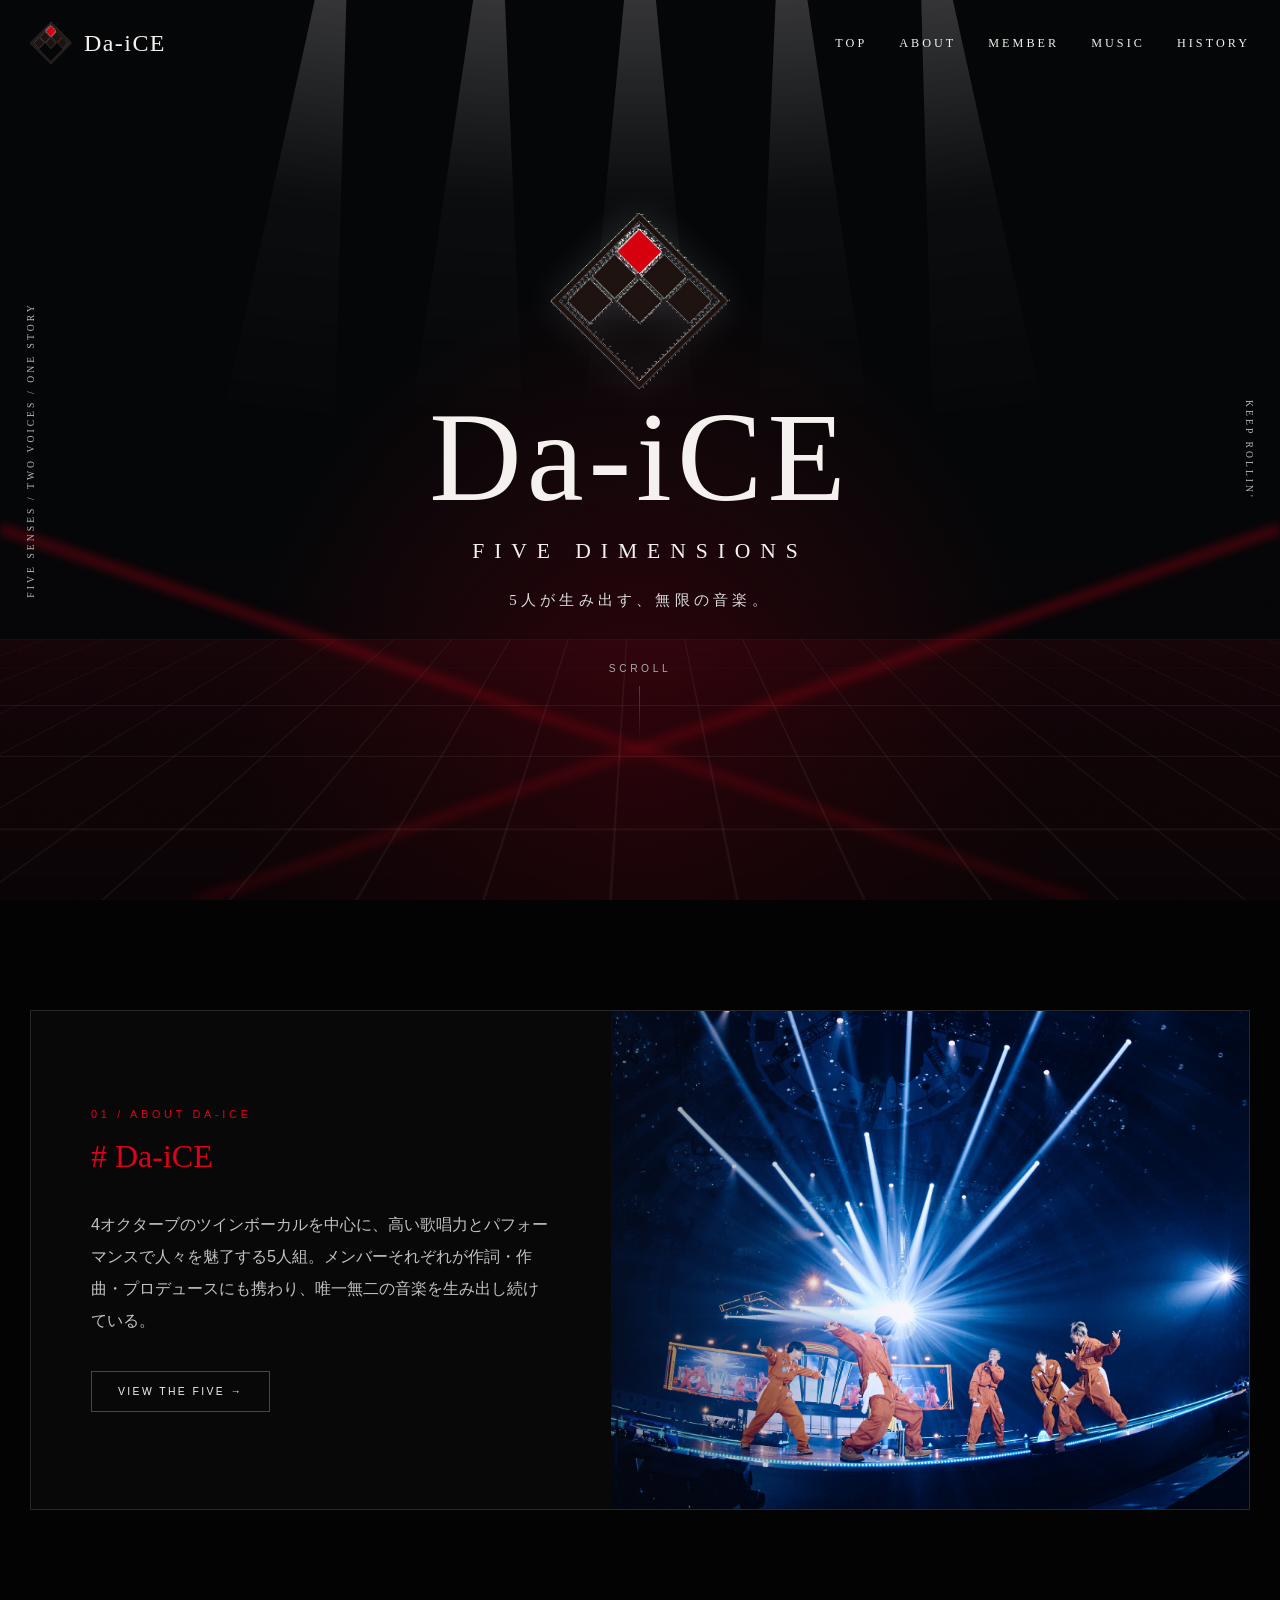
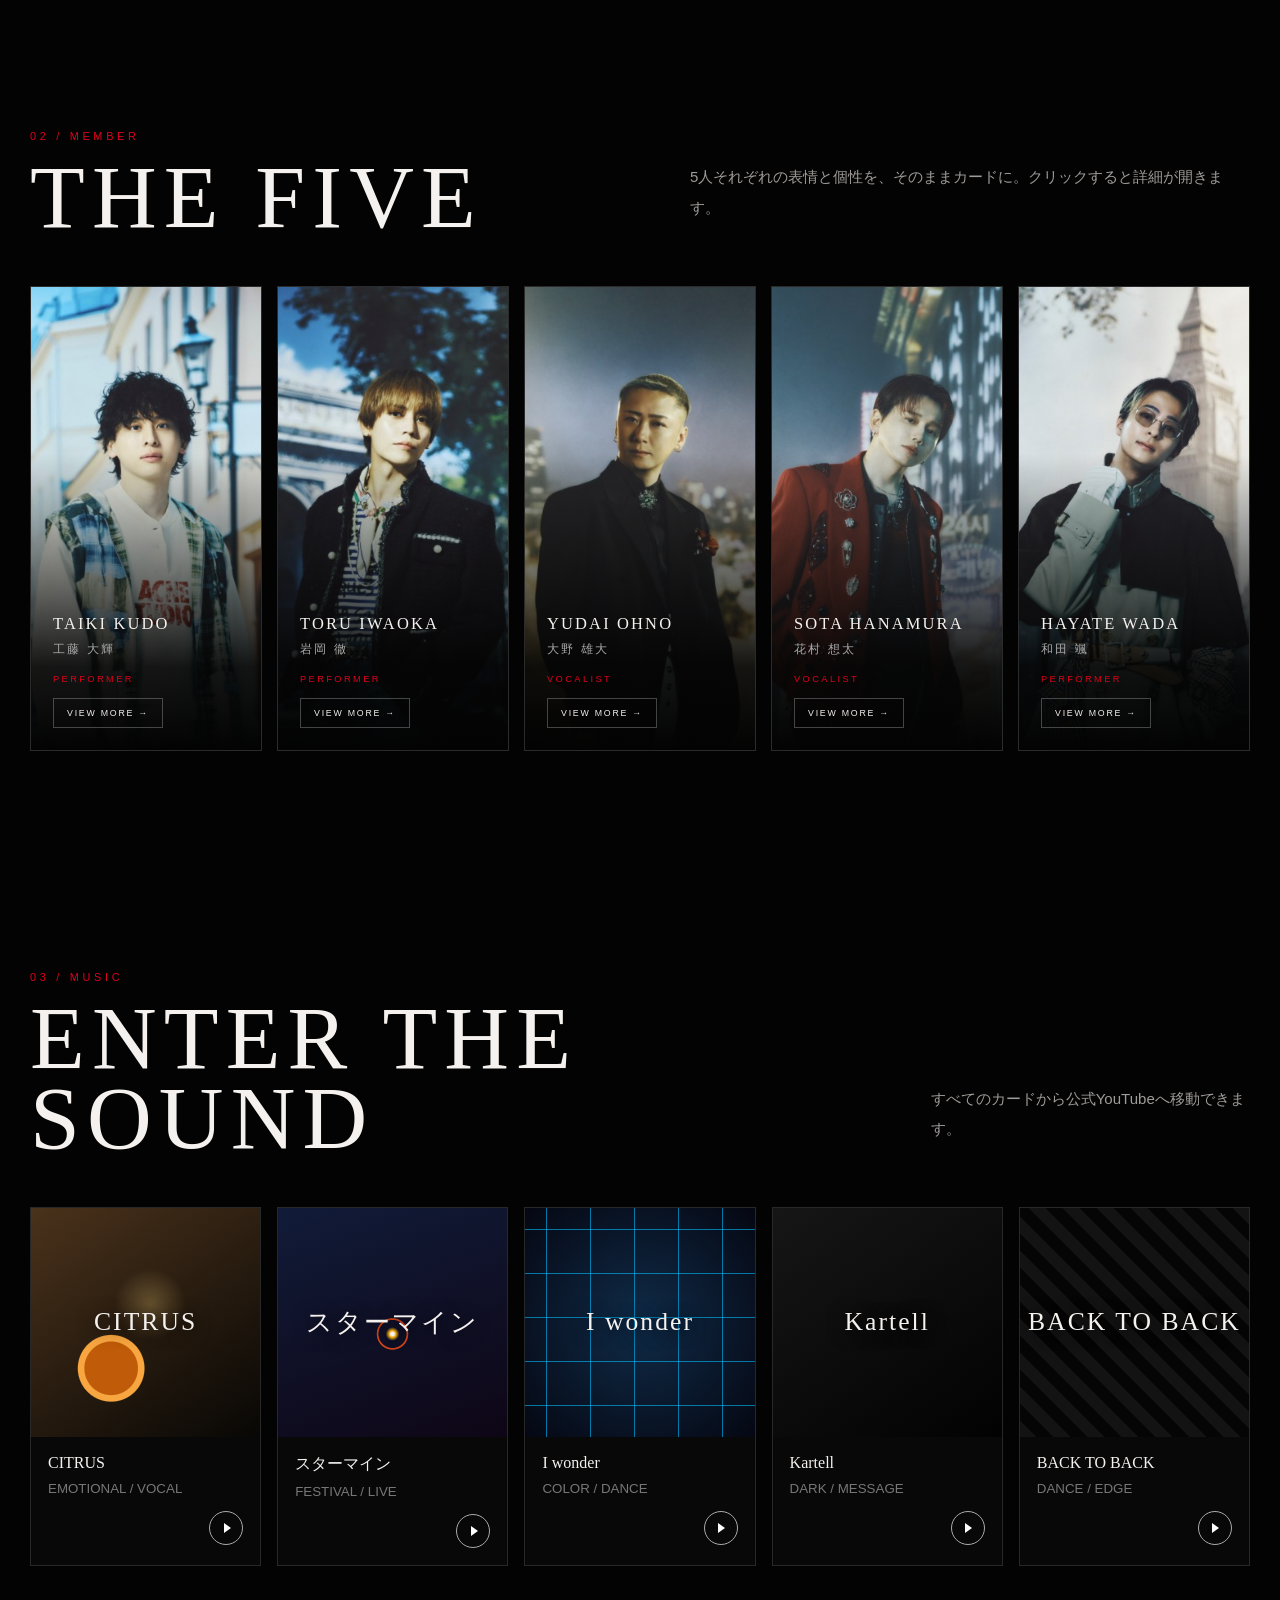
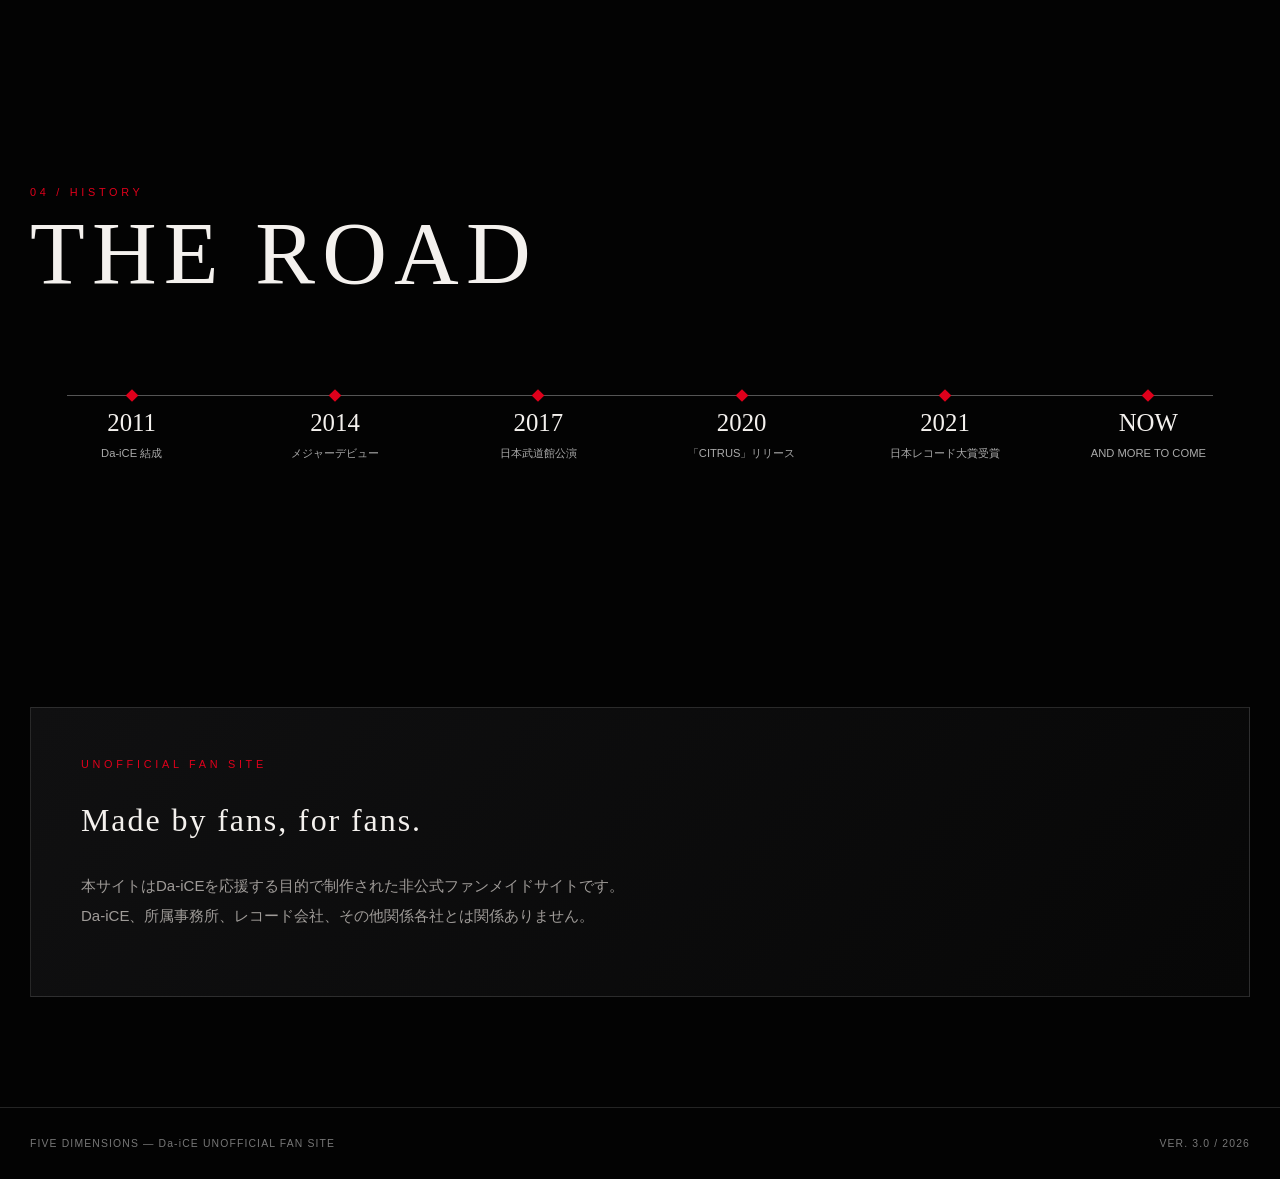
==== index.html @ 59d25c2d "Add Da-iCE fan site Ver.3.0" ====
<!DOCTYPE html>
<html lang="ja">
<head>
  <meta charset="UTF-8">
  <meta name="viewport" content="width=device-width, initial-scale=1.0">
  <meta name="description" content="Da-iCEを応援する非公式ファンメイドサイト FIVE DIMENSIONS">
  <title>FIVE DIMENSIONS | Da-iCE Unofficial Fan Site</title>
  <style>
    :root{
      --bg:#030303;--panel:#0b0b0c;--text:#f4f1ee;--muted:#9f9b98;
      --line:rgba(255,255,255,.13);--red:#df001b;
      --serif:"Times New Roman","Yu Mincho","Hiragino Mincho ProN",serif;
      --sans:Inter,"Helvetica Neue","Noto Sans JP",Arial,sans-serif;
    }
    *{box-sizing:border-box} html{scroll-behavior:smooth}
    body{margin:0;color:var(--text);background:#030303;font-family:var(--sans);overflow-x:hidden}
    body.lock{overflow:hidden} a{color:inherit;text-decoration:none} button{font:inherit;color:inherit}
    img{max-width:100%;display:block} ::selection{background:var(--red);color:#fff}
    .container{width:min(1220px,calc(100% - 42px));margin:auto}
    .section{padding:110px 0;position:relative}
    .eyebrow{font-size:.68rem;letter-spacing:.34em;color:var(--red);text-transform:uppercase}
    .section-title{font-family:var(--serif);font-size:clamp(2.8rem,7vw,6.5rem);font-weight:400;line-height:.9;letter-spacing:.08em;margin:15px 0 0}
    .section-head{display:flex;align-items:end;justify-content:space-between;gap:45px;margin-bottom:48px}
    .lead{max-width:560px;color:var(--muted);line-height:2;font-size:.94rem}

    #opening{position:fixed;inset:0;z-index:999;display:grid;place-items:center;background:#fff;transition:opacity 1s,visibility 1s}
    #opening.hide{opacity:0;visibility:hidden}
    .opening-symbol{width:min(220px,46vw);opacity:0;transform:scale(.8);animation:logoIn 1s .1s forwards}
    @keyframes logoIn{to{opacity:1;transform:scale(1)}}

    nav{position:fixed;top:0;left:0;right:0;z-index:100;border-bottom:1px solid transparent;transition:.3s}
    nav.scrolled{background:rgba(2,2,2,.9);backdrop-filter:blur(15px);border-color:var(--line)}
    .nav-inner{height:86px;display:flex;align-items:center;justify-content:space-between}
    .nav-brand{display:flex;align-items:center;gap:12px}
    .nav-brand img{width:42px;height:42px;object-fit:contain}
    .nav-brand span{font-family:var(--serif);font-size:1.5rem;letter-spacing:.06em}
    .nav-links{display:flex;align-items:center;gap:32px}
    .nav-links a{font-family:var(--serif);font-size:.76rem;letter-spacing:.25em;position:relative;padding:8px 0}
    .nav-links a::after{content:"";position:absolute;left:0;bottom:0;width:0;height:1px;background:var(--red);transition:.25s}
    .nav-links a:hover::after{width:100%}
    .menu-btn{display:none;background:none;border:0;width:40px;height:40px;position:relative;cursor:pointer}
    .menu-btn span{position:absolute;left:7px;width:26px;height:1px;background:#fff;transition:.3s}
    .menu-btn span:nth-child(1){top:13px}.menu-btn span:nth-child(2){top:20px}.menu-btn span:nth-child(3){top:27px}
    .menu-btn.open span:nth-child(1){transform:translateY(7px) rotate(45deg)}
    .menu-btn.open span:nth-child(2){opacity:0}
    .menu-btn.open span:nth-child(3){transform:translateY(-7px) rotate(-45deg)}

    .hero{min-height:100svh;position:relative;overflow:hidden;display:grid;place-items:center;padding:120px 0 65px;
      background:radial-gradient(ellipse at 50% 84%,rgba(230,0,30,.18),transparent 45%),linear-gradient(to bottom,#050608 0%,#050608 60%,#080305 100%)}
    .stage-floor{position:absolute;left:-10%;right:-10%;bottom:-14%;height:43%;transform:perspective(450px) rotateX(64deg);transform-origin:center top;
      background:linear-gradient(rgba(255,255,255,.09) 1px,transparent 1px),linear-gradient(90deg,rgba(255,255,255,.09) 1px,transparent 1px),linear-gradient(to bottom,rgba(140,0,14,.18),#030303);
      background-size:58px 58px,58px 58px,auto;opacity:.68}
    .spotlights{position:absolute;inset:0;pointer-events:none}.spot{position:absolute;top:-6%;width:12%;height:77%;
      background:linear-gradient(to bottom,rgba(255,255,255,.36),rgba(255,255,255,.05) 36%,transparent 78%);
      clip-path:polygon(43% 0,57% 0,100% 100%,0 100%);filter:blur(5px);opacity:.65}
    .spot:nth-child(1){left:17%;transform:rotate(7deg)}.spot:nth-child(2){left:31%;transform:rotate(3deg)}.spot:nth-child(3){left:44%}
    .spot:nth-child(4){left:57%;transform:rotate(-3deg)}.spot:nth-child(5){left:70%;transform:rotate(-7deg)}
    .red-beams{position:absolute;left:0;right:0;bottom:0;height:47%;
      background:linear-gradient(19deg,transparent 42%,rgba(240,0,25,.42) 43%,transparent 44%),linear-gradient(-19deg,transparent 42%,rgba(240,0,25,.42) 43%,transparent 44%);
      filter:blur(4px);opacity:.8}
    .hero-content{position:relative;z-index:4;text-align:center;display:flex;flex-direction:column;align-items:center}
    .hero-symbol{width:clamp(130px,14vw,190px);margin-bottom:12px;filter:drop-shadow(0 0 18px rgba(255,255,255,.16))}
    .hero-name{font-family:var(--serif);font-size:clamp(4.4rem,10vw,8.5rem);line-height:.88;font-weight:400;letter-spacing:.04em;margin:0}
    .hero-sub{font-family:var(--serif);font-size:clamp(.9rem,1.7vw,1.35rem);letter-spacing:.46em;margin-top:26px}
    .hero-jp{margin-top:27px;letter-spacing:.28em;color:#ddd;font-family:var(--serif);font-size:.94rem}
    .hero-scroll{margin-top:53px;font-size:.64rem;letter-spacing:.35em;color:#aaa;display:flex;flex-direction:column;align-items:center;gap:12px}
    .hero-scroll::after{content:"";width:1px;height:56px;background:linear-gradient(var(--red),transparent)}
    .side-copy{position:absolute;z-index:3;top:50%;font-family:var(--serif);font-size:.6rem;letter-spacing:.32em;color:#b9b9b9;writing-mode:vertical-rl}
    .side-copy.left{left:25px;transform:translateY(-50%) rotate(180deg)}.side-copy.right{right:25px;transform:translateY(-50%)}

    .about-grid{display:grid;grid-template-columns:1fr 1.1fr;min-height:500px;border:1px solid var(--line);background:#080808}
    .about-copy{padding:60px;display:flex;flex-direction:column;justify-content:center}
    .about-copy .script{color:var(--red);font-family:cursive;font-size:2rem;margin:18px 0}
    .about-copy p{line-height:2;color:#c2c2c2}
    .outline-btn{align-self:flex-start;margin-top:18px;padding:14px 26px;border:1px solid var(--red);font-size:.65rem;letter-spacing:.23em;transition:.25s}
    .outline-btn:hover{background:var(--red)}
    .about-visual{position:relative;overflow:hidden;background:#111}
    .about-visual img{width:100%;height:100%;object-fit:cover;object-position:center}
    .about-visual::after{content:"";position:absolute;inset:0;background:linear-gradient(90deg,rgba(8,8,8,.45),transparent 40%)}

    .member-strip{display:grid;grid-template-columns:repeat(5,1fr);gap:15px}
    .member-card{position:relative;min-height:465px;overflow:hidden;border:1px solid var(--line);background:#0c0c0d;cursor:pointer;transition:.35s}
    .member-card:hover{transform:translateY(-8px);border-color:rgba(255,255,255,.46)}
    .member-photo{
      position:absolute;inset:-2px;width:calc(100% + 4px);height:calc(100% + 4px);
      object-fit:cover;display:block;transform:scale(1.035);
      background:#111;
    }
    .member-card[data-member="taiki"] .member-photo{object-position:50% 25%}
    .member-card[data-member="toru"] .member-photo{object-position:50% 20%}
    .member-card[data-member="yudai"] .member-photo{object-position:50% 18%}
    .member-card[data-member="sota"] .member-photo{object-position:50% 20%}
    .member-card[data-member="hayate"] .member-photo{object-position:50% 18%}
    .member-shade{position:absolute;inset:0;background:linear-gradient(to top,#030303 0%,rgba(3,3,3,.92) 18%,transparent 64%)}
    .member-info{position:absolute;left:22px;right:22px;bottom:22px}
    .member-en{font-family:var(--serif);font-size:1.03rem;letter-spacing:.13em}
    .member-jp{margin-top:7px;color:#aaa;font-size:.78rem;letter-spacing:.18em}
    .member-role{margin-top:16px;color:var(--red);font-size:.58rem;letter-spacing:.26em}
    .view-more{display:inline-block;margin-top:14px;border:1px solid rgba(255,255,255,.25);padding:9px 13px;font-size:.55rem;letter-spacing:.2em}

    .music-row{display:grid;grid-template-columns:repeat(5,1fr);gap:16px}
    .music-card{background:#080809;border:1px solid var(--line);transition:.35s;overflow:hidden}
    .music-card:hover{transform:translateY(-7px);border-color:rgba(223,0,27,.75)}
    .cover{aspect-ratio:1;position:relative;overflow:hidden;display:grid;place-items:center}
    .cover.citrus{background:radial-gradient(circle at 35% 70%,#bf5b09 0 12%,#f8a640 12.5% 15%,transparent 15.5%),radial-gradient(circle at 52% 42%,rgba(255,215,127,.28),transparent 20%),linear-gradient(145deg,#4a321b,#080705)}
    .cover.star{background:radial-gradient(circle at 50% 55%,#fff 0 1%,#ffb20b 2%,transparent 4%),radial-gradient(circle at 50% 55%,transparent 0 8%,rgba(255,80,20,.8) 8.5% 9%,transparent 9.5%),linear-gradient(160deg,#111b38,#0e0616)}
    .cover.wonder{background:linear-gradient(90deg,transparent 48%,rgba(0,188,255,.7) 49%,transparent 51%),linear-gradient(transparent 48%,rgba(0,188,255,.7) 49%,transparent 51%),radial-gradient(circle,#102b48,#050712);background-size:44px 44px,44px 44px,auto}
    .cover.kartell{background:radial-gradient(circle,#4c4c4c 0 2%,transparent 2.5%),linear-gradient(145deg,#161616,#020202);background-size:18px 18px,auto}
    .cover.back{background:repeating-linear-gradient(45deg,#131313 0 12px,#050505 12px 24px)}
    .cover-title{position:relative;z-index:2;font-family:var(--serif);font-size:clamp(1rem,2vw,1.65rem);letter-spacing:.08em;text-align:center;text-shadow:0 2px 18px #000}
    .music-meta{padding:17px}.music-meta h3{font-family:var(--serif);font-size:1rem;margin:0 0 7px;font-weight:400}.music-meta small{color:#777}
    .music-bottom{display:flex;justify-content:flex-end;align-items:center;margin-top:14px}
    .play{width:34px;height:34px;border-radius:50%;border:1px solid #aaa;display:grid;place-items:center;transition:.2s}
    .play::before{content:"";border-left:7px solid #fff;border-top:5px solid transparent;border-bottom:5px solid transparent;margin-left:2px}
    .play:hover{background:var(--red);border-color:var(--red)}

    .history-wrap{overflow-x:auto;padding:12px 0 24px}.history-line{min-width:980px;display:grid;grid-template-columns:repeat(6,1fr);position:relative;padding-top:35px}
    .history-line::before{content:"";position:absolute;left:3%;right:3%;top:41px;height:1px;background:#555}
    .history-item{text-align:center;position:relative;padding:20px 15px 0}.history-item::before{content:"";position:absolute;top:2px;left:50%;transform:translateX(-50%) rotate(45deg);width:9px;height:9px;background:var(--red)}
    .history-item strong{font-family:var(--serif);font-size:1.55rem;font-weight:400}.history-item span{display:block;color:#aaa;font-size:.7rem;margin-top:8px;line-height:1.6}
    .notice{border:1px solid var(--line);padding:50px;background:linear-gradient(130deg,#101011,#070707)}
    .notice h3{font-family:var(--serif);font-size:2rem;font-weight:400;letter-spacing:.06em}
    footer{padding:30px 0;border-top:1px solid var(--line);font-size:.65rem;color:#777;letter-spacing:.11em}
    .footer-inner{display:flex;justify-content:space-between;gap:20px}
    .modal{
      position:fixed;inset:0;z-index:400;
      background:rgba(0,0,0,.92);backdrop-filter:blur(14px);
      opacity:0;visibility:hidden;transition:.35s;
      overflow:auto;
    }
    .modal.open{opacity:1;visibility:visible}
    .modal-panel{
      width:100%;min-height:100svh;
      display:grid;grid-template-columns:minmax(320px,42vw) 1fr;
      background:#050505;position:relative;
    }
    .modal-visual{position:relative;min-height:100svh;overflow:hidden;background:#111}
    .modal-photo{position:absolute;inset:0;width:100%;height:100%;object-fit:cover;object-position:center top}
    .modal-visual::after{
      content:"";position:absolute;inset:0;
      background:linear-gradient(90deg,transparent 58%,#050505 100%),
                 linear-gradient(to top,rgba(0,0,0,.78),transparent 42%);
    }
    .modal-number{
      position:absolute;left:34px;bottom:28px;z-index:2;
      font-family:var(--serif);font-size:clamp(5rem,11vw,10rem);
      line-height:.75;color:transparent;-webkit-text-stroke:1px rgba(255,255,255,.4);
    }
    .modal-content{
      min-height:100svh;padding:95px clamp(34px,6vw,92px) 65px;
      display:flex;flex-direction:column;justify-content:center;
    }
    .close{
      position:fixed;right:28px;top:24px;z-index:5;
      width:48px;height:48px;border:1px solid rgba(255,255,255,.28);
      background:rgba(0,0,0,.35);cursor:pointer;font-size:1.6rem;
      transition:.25s;
    }
    .close:hover{background:#fff;color:#000}
    .modal-role{color:var(--red);font-size:.65rem;letter-spacing:.34em}
    .modal-catch{
      font-family:var(--serif);font-size:clamp(1.35rem,2.5vw,2.25rem);
      line-height:1.45;margin:20px 0 24px;max-width:760px;
    }
    .modal h3{
      font-family:var(--serif);font-size:clamp(3.3rem,7vw,7rem);
      font-weight:400;line-height:.9;margin:0 0 10px;letter-spacing:.02em;
    }
    .modal-en{color:#888;letter-spacing:.23em;font-size:.72rem}
    .modal-divider{width:80px;height:1px;background:var(--red);margin:34px 0}
    .modal-text{color:#c1c1c1;line-height:2;max-width:760px;margin:0}
    .member-detail-grid{
      display:grid;grid-template-columns:repeat(3,1fr);
      gap:12px;margin-top:38px;max-width:820px;
    }
    .detail-box{border:1px solid var(--line);padding:20px;min-height:126px;background:rgba(255,255,255,.025)}
    .detail-box small{display:block;color:var(--red);letter-spacing:.2em;font-size:.56rem;margin-bottom:12px}
    .detail-box strong{font-family:var(--serif);font-weight:400;font-size:1.03rem;line-height:1.55}
    .modal-nav{
      display:flex;gap:12px;margin-top:36px;
    }
    .modal-nav button{
      border:1px solid var(--line);background:transparent;padding:13px 20px;
      cursor:pointer;font-size:.62rem;letter-spacing:.19em;transition:.25s;
    }
    .modal-nav button:hover{border-color:var(--red);color:var(--red)}
    .reveal{opacity:0;transform:translateY(35px);transition:opacity .85s,transform .85s}.reveal.show{opacity:1;transform:none}
    @media(max-width:980px){.member-strip{grid-template-columns:repeat(2,1fr)}.member-card:last-child{grid-column:1/-1}.music-row{grid-template-columns:repeat(2,1fr)}.about-grid{grid-template-columns:1fr}.about-visual{min-height:420px}.section-head{align-items:flex-start;flex-direction:column}}
    @media(max-width:820px){
      .modal-panel{grid-template-columns:1fr}
      .modal-visual{min-height:62svh}
      .modal-content{min-height:auto;padding:58px 24px 70px}
      .modal-visual::after{background:linear-gradient(to bottom,transparent 55%,#050505 100%)}
      .member-detail-grid{grid-template-columns:1fr}
      .close{right:14px;top:14px}
    }
    @media(max-width:720px){.nav-links{position:fixed;inset:86px 0 auto 0;background:rgba(2,2,2,.97);border-bottom:1px solid var(--line);display:flex;flex-direction:column;gap:0;transform:translateY(-130%);transition:.35s}.nav-links.open{transform:none}.nav-links a{width:100%;padding:22px;text-align:center;border-top:1px solid var(--line)}.menu-btn{display:block}.hero-name{font-size:18vw}.hero-sub{letter-spacing:.25em}.side-copy{display:none}.section{padding:85px 0}.about-copy{padding:38px 25px}.member-strip,.music-row{grid-template-columns:1fr}.member-card:last-child{grid-column:auto}.member-card{min-height:560px}.notice{padding:32px 24px}.footer-inner{flex-direction:column}}
  </style>
</head>
<body>
  <div id="opening"><img src="assets/daice-symbol.png" class="opening-symbol" alt="Da-iCE symbol"></div>
  <nav id="nav"><div class="container nav-inner">
    <a href="#top" class="nav-brand"><img src="assets/daice-symbol.png" alt=""><span>Da-iCE</span></a>
    <div class="nav-links" id="navLinks"><a href="#top">TOP</a><a href="#about">ABOUT</a><a href="#members">MEMBER</a><a href="#music">MUSIC</a><a href="#history">HISTORY</a></div>
    <button class="menu-btn" id="menuBtn" aria-label="メニュー"><span></span><span></span><span></span></button>
  </div></nav>

  <main id="top">
    <section class="hero">
      <div class="spotlights"><div class="spot"></div><div class="spot"></div><div class="spot"></div><div class="spot"></div><div class="spot"></div></div>
      <div class="red-beams"></div><div class="stage-floor"></div>
      <div class="side-copy left">FIVE SENSES / TWO VOICES / ONE STORY</div><div class="side-copy right">KEEP ROLLIN'</div>
      <div class="hero-content">
        <img src="assets/daice-symbol.png" class="hero-symbol" alt="Da-iCE symbol">
        <h1 class="hero-name">Da-iCE</h1><div class="hero-sub">FIVE DIMENSIONS</div>
        <div class="hero-jp">5人が生み出す、無限の音楽。</div><a href="#about" class="hero-scroll">SCROLL</a>
      </div>
    </section>

    <section class="section" id="about"><div class="container">
      <div class="about-grid reveal">
        <div class="about-copy"><div class="eyebrow">01 / ABOUT Da-iCE</div><div class="script"># Da-iCE</div>
          <p>4オクターブのツインボーカルを中心に、高い歌唱力とパフォーマンスで人々を魅了する5人組。メンバーそれぞれが作詞・作曲・プロデュースにも携わり、唯一無二の音楽を生み出し続けている。</p>
          <a href="#members" class="outline-btn">VIEW THE FIVE →</a>
        </div>
        <div class="about-visual"><img src="assets/about-live.png" alt="Da-iCE live performance"></div>
      </div>
    </div></section>

    <section class="section" id="members"><div class="container">
      <div class="section-head reveal"><div><div class="eyebrow">02 / MEMBER</div><h2 class="section-title">THE FIVE</h2></div><p class="lead">5人それぞれの表情と個性を、そのままカードに。クリックすると詳細が開きます。</p></div>
      <div class="member-strip">
        <article class="member-card reveal" data-member="taiki"><img class="member-photo" src="assets/taiki.jpg" alt="工藤大輝"><div class="member-shade"></div><div class="member-info"><div class="member-en">TAIKI KUDO</div><div class="member-jp">工藤 大輝</div><div class="member-role">PERFORMER</div><span class="view-more">VIEW MORE →</span></div></article>
        <article class="member-card reveal" data-member="toru"><img class="member-photo" src="assets/toru.jpg" alt="岩岡徹"><div class="member-shade"></div><div class="member-info"><div class="member-en">TORU IWAOKA</div><div class="member-jp">岩岡 徹</div><div class="member-role">PERFORMER</div><span class="view-more">VIEW MORE →</span></div></article>
        <article class="member-card reveal" data-member="yudai"><img class="member-photo" src="assets/yudai.jpg" alt="大野雄大"><div class="member-shade"></div><div class="member-info"><div class="member-en">YUDAI OHNO</div><div class="member-jp">大野 雄大</div><div class="member-role">VOCALIST</div><span class="view-more">VIEW MORE →</span></div></article>
        <article class="member-card reveal" data-member="sota"><img class="member-photo" src="assets/sota.jpg" alt="花村想太"><div class="member-shade"></div><div class="member-info"><div class="member-en">SOTA HANAMURA</div><div class="member-jp">花村 想太</div><div class="member-role">VOCALIST</div><span class="view-more">VIEW MORE →</span></div></article>
        <article class="member-card reveal" data-member="hayate"><img class="member-photo" src="assets/hayate.jpg" alt="和田颯"><div class="member-shade"></div><div class="member-info"><div class="member-en">HAYATE WADA</div><div class="member-jp">和田 颯</div><div class="member-role">PERFORMER</div><span class="view-more">VIEW MORE →</span></div></article>
      </div>
    </div></section>

    <section class="section" id="music"><div class="container">
      <div class="section-head reveal"><div><div class="eyebrow">03 / MUSIC</div><h2 class="section-title">ENTER THE SOUND</h2></div><p class="lead">すべてのカードから公式YouTubeへ移動できます。</p></div>
      <div class="music-row">
        <article class="music-card reveal"><div class="cover citrus"><span class="cover-title">CITRUS</span></div><div class="music-meta"><h3>CITRUS</h3><small>EMOTIONAL / VOCAL</small><div class="music-bottom"><a class="play" href="https://www.youtube.com/watch?v=ye1YacA8HvE" target="_blank" rel="noopener"></a></div></div></article>
        <article class="music-card reveal"><div class="cover star"><span class="cover-title">スターマイン</span></div><div class="music-meta"><h3>スターマイン</h3><small>FESTIVAL / LIVE</small><div class="music-bottom"><a class="play" href="https://www.youtube.com/watch?v=YB_St-YN3Y8" target="_blank" rel="noopener"></a></div></div></article>
        <article class="music-card reveal"><div class="cover wonder"><span class="cover-title">I wonder</span></div><div class="music-meta"><h3>I wonder</h3><small>COLOR / DANCE</small><div class="music-bottom"><a class="play" href="https://www.youtube.com/results?search_query=Da-iCE+I+wonder+official" target="_blank" rel="noopener"></a></div></div></article>
        <article class="music-card reveal"><div class="cover kartell"><span class="cover-title">Kartell</span></div><div class="music-meta"><h3>Kartell</h3><small>DARK / MESSAGE</small><div class="music-bottom"><a class="play" href="https://www.youtube.com/results?search_query=Da-iCE+Kartell+official" target="_blank" rel="noopener"></a></div></div></article>
        <article class="music-card reveal"><div class="cover back"><span class="cover-title">BACK TO BACK</span></div><div class="music-meta"><h3>BACK TO BACK</h3><small>DANCE / EDGE</small><div class="music-bottom"><a class="play" href="https://www.youtube.com/results?search_query=Da-iCE+BACK+TO+BACK+official" target="_blank" rel="noopener"></a></div></div></article>
      </div>
    </div></section>

    <section class="section" id="history"><div class="container">
      <div class="section-head reveal"><div><div class="eyebrow">04 / HISTORY</div><h2 class="section-title">THE ROAD</h2></div></div>
      <div class="history-wrap reveal"><div class="history-line">
        <div class="history-item"><strong>2011</strong><span>Da-iCE 結成</span></div><div class="history-item"><strong>2014</strong><span>メジャーデビュー</span></div>
        <div class="history-item"><strong>2017</strong><span>日本武道館公演</span></div><div class="history-item"><strong>2020</strong><span>「CITRUS」リリース</span></div>
        <div class="history-item"><strong>2021</strong><span>日本レコード大賞受賞</span></div><div class="history-item"><strong>NOW</strong><span>AND MORE TO COME</span></div>
      </div></div>
    </div></section>

    <section class="section"><div class="container"><div class="notice reveal"><div class="eyebrow">UNOFFICIAL FAN SITE</div><h3>Made by fans, for fans.</h3><p class="lead">本サイトはDa-iCEを応援する目的で制作された非公式ファンメイドサイトです。Da-iCE、所属事務所、レコード会社、その他関係各社とは関係ありません。</p></div></div></section>
  </main>

  <footer><div class="container footer-inner"><span>FIVE DIMENSIONS — Da-iCE UNOFFICIAL FAN SITE</span><span>VER. 3.0 / 2026</span></div></footer>

  <div class="modal" id="memberModal" aria-hidden="true">
    <div class="modal-panel">
      <button class="close" id="modalClose" aria-label="閉じる">×</button>
      <div class="modal-visual">
        <img class="modal-photo" id="modalPhoto" src="" alt="">
        <div class="modal-number" id="modalNumber">01</div>
      </div>
      <div class="modal-content">
        <div class="modal-role" id="modalRole"></div>
        <div class="modal-catch" id="modalCatch"></div>
        <h3 id="modalName"></h3>
        <div class="modal-en" id="modalEn"></div>
        <div class="modal-divider"></div>
        <p class="modal-text" id="modalText"></p>
        <div class="member-detail-grid">
          <div class="detail-box"><small>CORE</small><strong id="modalCore"></strong></div>
          <div class="detail-box"><small>ON STAGE</small><strong id="modalStage"></strong></div>
          <div class="detail-box"><small>RECOMMENDED</small><strong id="modalSong"></strong></div>
        </div>
        <div class="modal-nav">
          <button id="memberPrev">← PREVIOUS</button>
          <button id="memberNext">NEXT →</button>
        </div>
      </div>
    </div>
  </div>

  <script>
    window.addEventListener("load",()=>setTimeout(()=>document.getElementById("opening").classList.add("hide"),1700));
    const nav=document.getElementById("nav");window.addEventListener("scroll",()=>nav.classList.toggle("scrolled",window.scrollY>40));
    const menuBtn=document.getElementById("menuBtn"),navLinks=document.getElementById("navLinks");
    menuBtn.addEventListener("click",()=>{menuBtn.classList.toggle("open");navLinks.classList.toggle("open")});
    navLinks.querySelectorAll("a").forEach(a=>a.addEventListener("click",()=>{menuBtn.classList.remove("open");navLinks.classList.remove("open")}));
    const obs=new IntersectionObserver(es=>es.forEach(e=>{if(e.isIntersecting){e.target.classList.add("show");obs.unobserve(e.target)}}),{threshold:.12});
    document.querySelectorAll(".reveal").forEach(el=>obs.observe(el));
    const memberOrder=["taiki","toru","yudai","sota","hayate"];
    const members={
      taiki:{
        no:"01",photo:"assets/taiki.jpg",role:"PERFORMER / CREATOR",
        name:"工藤 大輝",en:"TAIKI KUDO",
        catch:"音楽を選び、言葉を紡ぎ、Da-iCEの未来を設計する。",
        text:"グループ全体を俯瞰する鋭い視点と、深い音楽愛を持つクリエイター。ステージでは緻密な表現と自然体の存在感を両立し、作品づくりではDa-iCEの可能性を外へ広げていく。",
        core:"選曲・作詞・作曲・プロデュース",
        stage:"音を細部まで捉える知的なパフォーマンス",
        song:"工藤大輝の制作視点が光る楽曲"
      },
      toru:{
        no:"02",photo:"assets/toru.jpg",role:"PERFORMER",
        name:"岩岡 徹",en:"TORU IWAOKA",
        catch:"静かな知性の奥に、誰より熱いステージへの意志を宿す。",
        text:"洗練された佇まいと、細部まで丁寧に作り込まれた表現が魅力。落ち着いた空気の中に遊び心を持ち、5人のバランスを整えながら、ステージでは確かな熱量を残す。",
        core:"知性・品格・安定感",
        stage:"繊細さと力強さを行き来する表現",
        song:"大人の色気が映えるダンスナンバー"
      },
      yudai:{
        no:"03",photo:"assets/yudai.jpg",role:"VOCALIST",
        name:"大野 雄大",en:"YUDAI OHNO",
        catch:"温度のある声で、会場全体をひとつに包み込む。",
        text:"厚みと温かさを持つ歌声で、楽曲の土台と感情を支えるボーカリスト。ライブでは圧倒的な安定感と対応力を見せ、親しみやすい人柄も含めて会場の空気を自然に動かしていく。",
        core:"歌唱力・包容力・ライブ対応力",
        stage:"会場を巻き込む力強く温かなボーカル",
        song:"声の深みを味わえるバラード"
      },
      sota:{
        no:"04",photo:"assets/sota.jpg",role:"VOCALIST / CREATOR",
        name:"花村 想太",en:"SOTA HANAMURA",
        catch:"突き抜ける声で、楽曲の感情を限界まで解放する。",
        text:"高音域を自在に操る歌唱力と、物語を一気に立ち上げる表現力を持つボーカリスト。作詞・作曲でもグループの核を担い、鋭さと繊細さの両方でDa-iCEの音楽を前進させる。",
        core:"ハイトーン・作詞・作曲",
        stage:"一瞬で空気を変える爆発的な表現力",
        song:"ツインボーカルの頂点を味わえる楽曲"
      },
      hayate:{
        no:"05",photo:"assets/hayate.jpg",role:"PERFORMER",
        name:"和田 颯",en:"HAYATE WADA",
        catch:"一つひとつの音を、身体で見える形へ変えていく。",
        text:"スピード、精度、しなやかさを高い次元で併せ持つパフォーマー。派手さだけではなく、楽曲のニュアンスや空気まで踊りに落とし込み、Da-iCEのステージ全体を引き締める。",
        core:"ダンス・精度・身体表現",
        stage:"音の粒まで可視化する研ぎ澄まされた動き",
        song:"ダンスの細部まで見たくなる楽曲"
      }
    };
    const modal=document.getElementById("memberModal");
    let currentMember="taiki";
    function renderMember(key){
      const m=members[key];
      currentMember=key;
      modalPhoto.src=m.photo;
      modalPhoto.alt=m.name;
      modalNumber.textContent=m.no;
      modalRole.textContent=m.role;
      modalCatch.textContent=m.catch;
      modalName.textContent=m.name;
      modalEn.textContent=m.en;
      modalText.textContent=m.text;
      modalCore.textContent=m.core;
      modalStage.textContent=m.stage;
      modalSong.textContent=m.song;
    }
    document.querySelectorAll(".member-card").forEach(card=>card.addEventListener("click",()=>{
      renderMember(card.dataset.member);
      modal.classList.add("open");
      modal.setAttribute("aria-hidden","false");
      document.body.classList.add("lock");
    }));
    function closeModal(){
      modal.classList.remove("open");
      modal.setAttribute("aria-hidden","true");
      document.body.classList.remove("lock");
    }
    document.getElementById("memberPrev").addEventListener("click",()=>{
      const i=memberOrder.indexOf(currentMember);
      renderMember(memberOrder[(i-1+memberOrder.length)%memberOrder.length]);
    });
    document.getElementById("memberNext").addEventListener("click",()=>{
      const i=memberOrder.indexOf(currentMember);
      renderMember(memberOrder[(i+1)%memberOrder.length]);
    });
    document.getElementById("modalClose").addEventListener("click",closeModal);
    modal.addEventListener("click",e=>{if(e.target===modal)closeModal()});
    document.addEventListener("keydown",e=>{
      if(e.key==="Escape")closeModal();
      if(modal.classList.contains("open")&&e.key==="ArrowLeft")document.getElementById("memberPrev").click();
      if(modal.classList.contains("open")&&e.key==="ArrowRight")document.getElementById("memberNext").click();
    });
  </script>
</body>
</html>
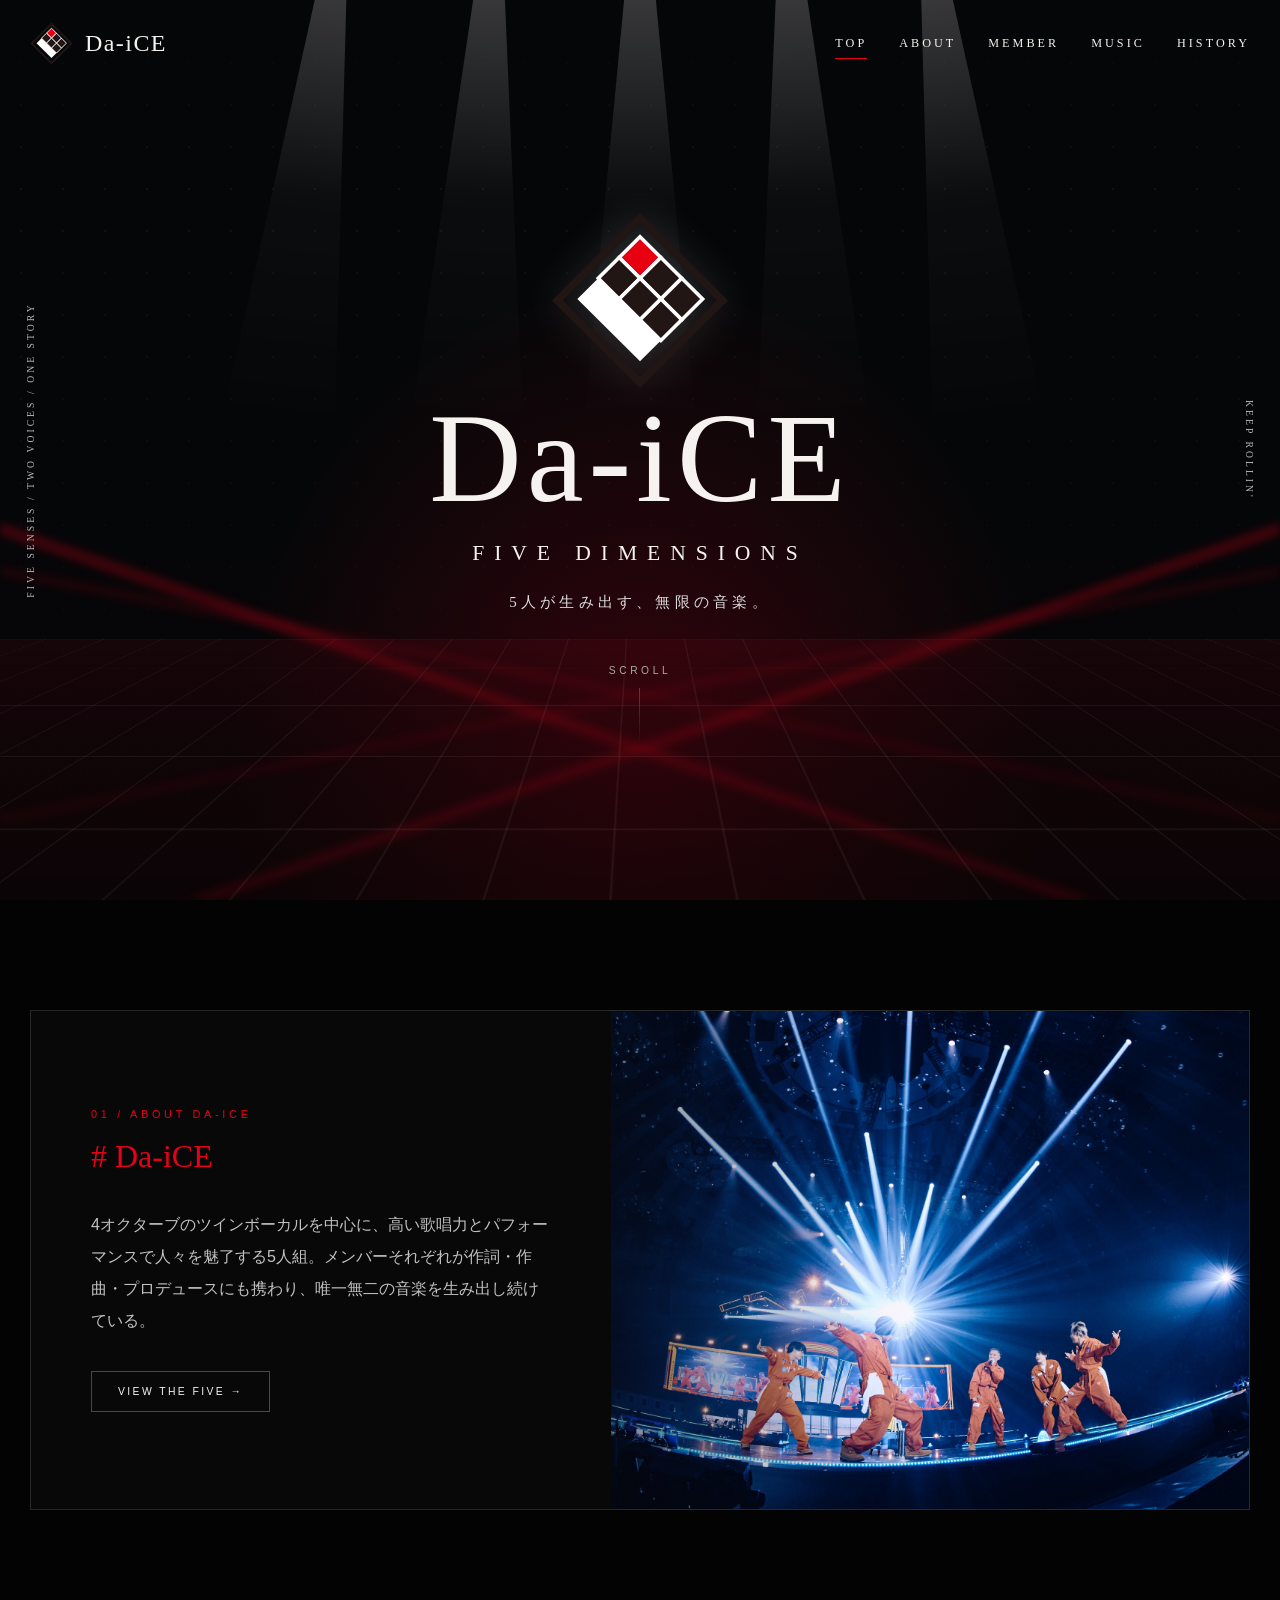
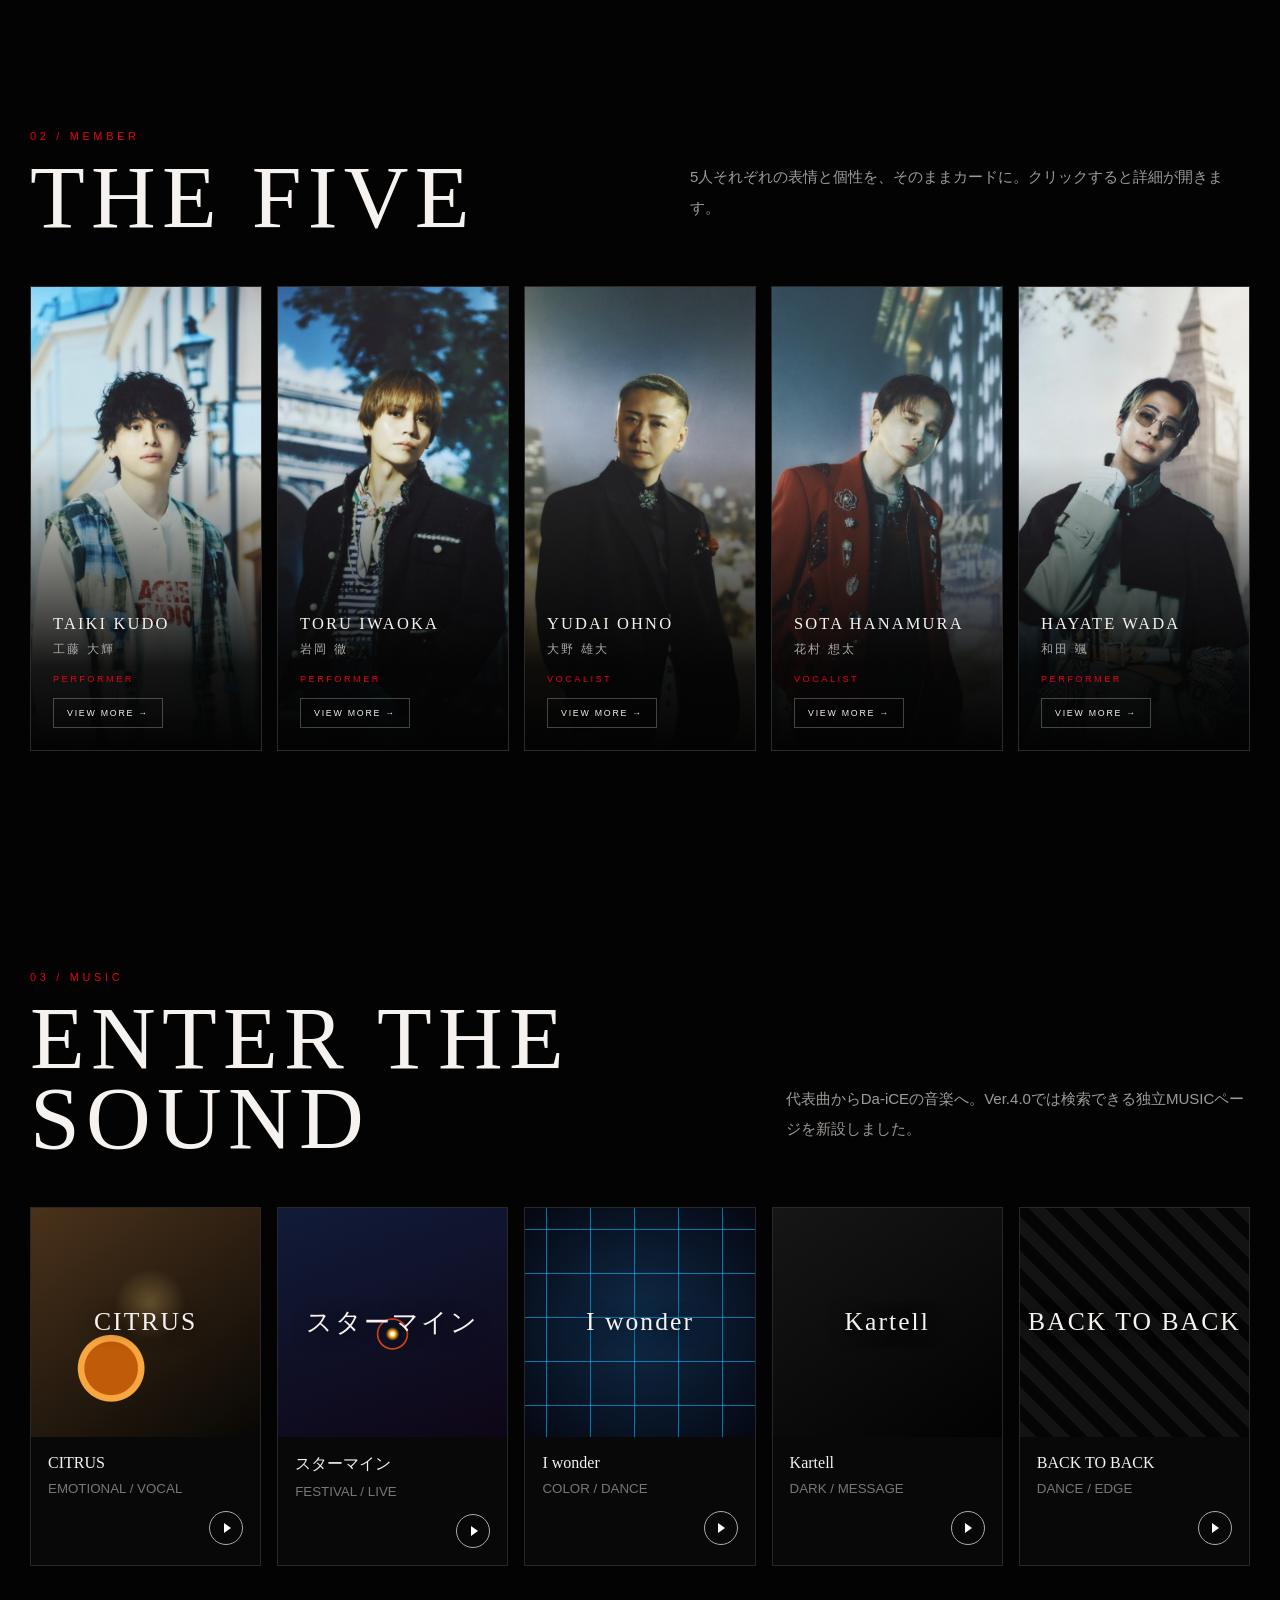
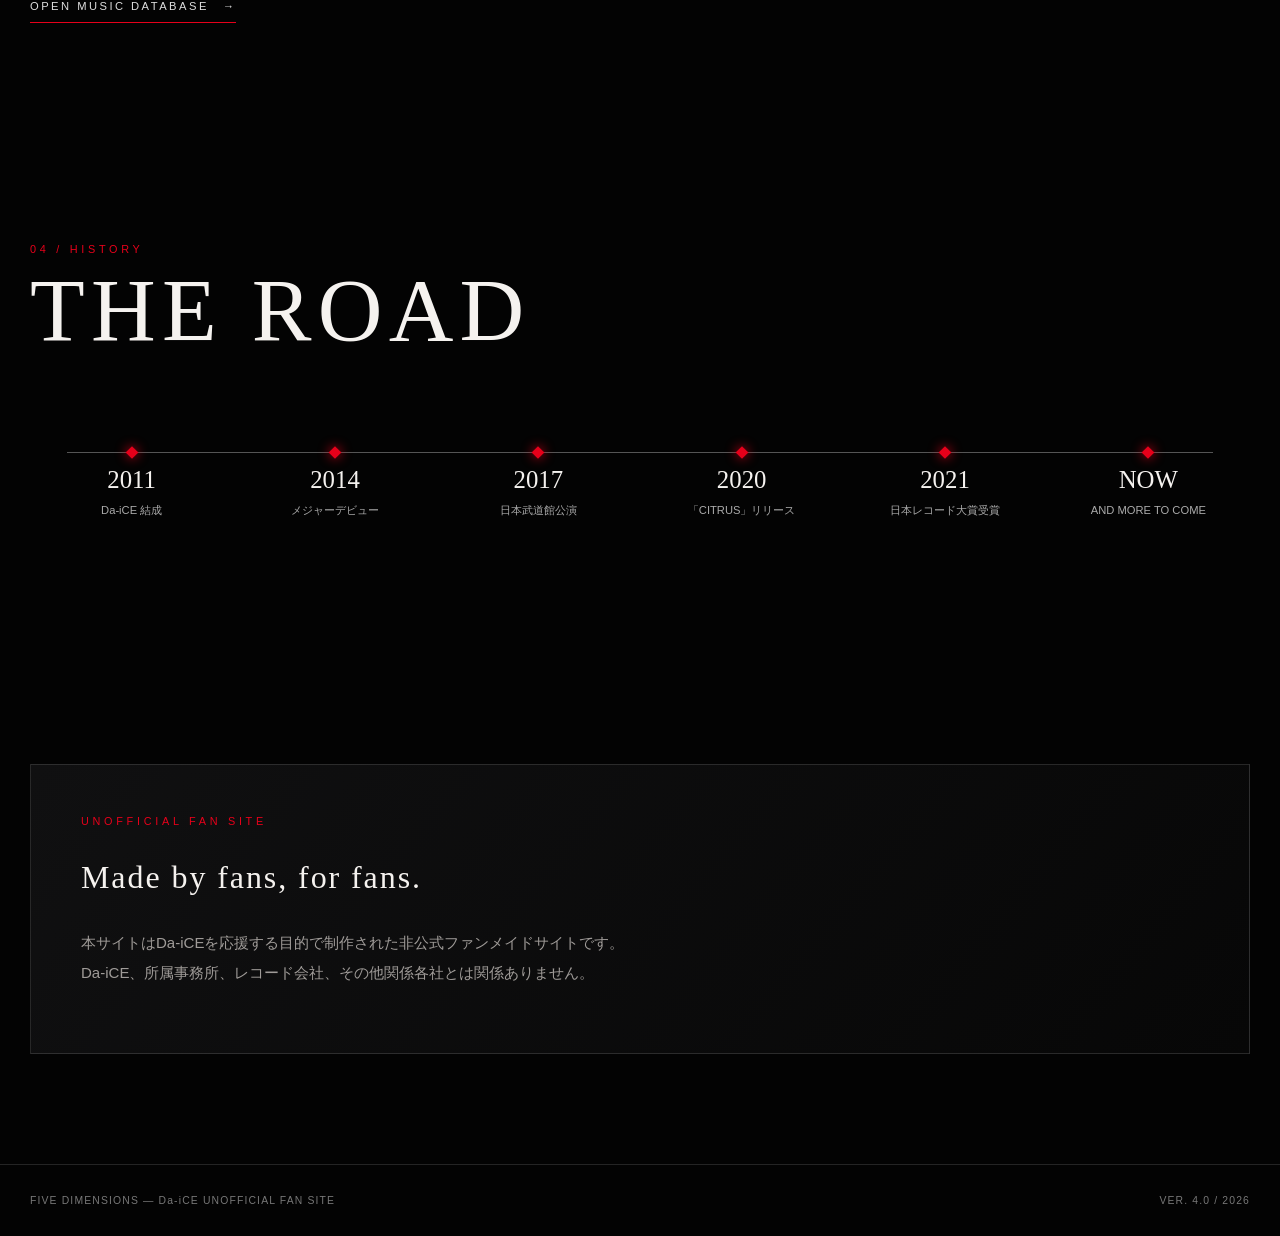
==== commit c1e04928: "Upgrade site to Ver.4.0" ====
--- a/index.html
+++ b/index.html
@@ -5,213 +5,32 @@
   <meta name="viewport" content="width=device-width, initial-scale=1.0">
   <meta name="description" content="Da-iCEを応援する非公式ファンメイドサイト FIVE DIMENSIONS">
   <title>FIVE DIMENSIONS | Da-iCE Unofficial Fan Site</title>
-  <style>
-    :root{
-      --bg:#030303;--panel:#0b0b0c;--text:#f4f1ee;--muted:#9f9b98;
-      --line:rgba(255,255,255,.13);--red:#df001b;
-      --serif:"Times New Roman","Yu Mincho","Hiragino Mincho ProN",serif;
-      --sans:Inter,"Helvetica Neue","Noto Sans JP",Arial,sans-serif;
-    }
-    *{box-sizing:border-box} html{scroll-behavior:smooth}
-    body{margin:0;color:var(--text);background:#030303;font-family:var(--sans);overflow-x:hidden}
-    body.lock{overflow:hidden} a{color:inherit;text-decoration:none} button{font:inherit;color:inherit}
-    img{max-width:100%;display:block} ::selection{background:var(--red);color:#fff}
-    .container{width:min(1220px,calc(100% - 42px));margin:auto}
-    .section{padding:110px 0;position:relative}
-    .eyebrow{font-size:.68rem;letter-spacing:.34em;color:var(--red);text-transform:uppercase}
-    .section-title{font-family:var(--serif);font-size:clamp(2.8rem,7vw,6.5rem);font-weight:400;line-height:.9;letter-spacing:.08em;margin:15px 0 0}
-    .section-head{display:flex;align-items:end;justify-content:space-between;gap:45px;margin-bottom:48px}
-    .lead{max-width:560px;color:var(--muted);line-height:2;font-size:.94rem}
-
-    #opening{position:fixed;inset:0;z-index:999;display:grid;place-items:center;background:#fff;transition:opacity 1s,visibility 1s}
-    #opening.hide{opacity:0;visibility:hidden}
-    .opening-symbol{width:min(220px,46vw);opacity:0;transform:scale(.8);animation:logoIn 1s .1s forwards}
-    @keyframes logoIn{to{opacity:1;transform:scale(1)}}
-
-    nav{position:fixed;top:0;left:0;right:0;z-index:100;border-bottom:1px solid transparent;transition:.3s}
-    nav.scrolled{background:rgba(2,2,2,.9);backdrop-filter:blur(15px);border-color:var(--line)}
-    .nav-inner{height:86px;display:flex;align-items:center;justify-content:space-between}
-    .nav-brand{display:flex;align-items:center;gap:12px}
-    .nav-brand img{width:42px;height:42px;object-fit:contain}
-    .nav-brand span{font-family:var(--serif);font-size:1.5rem;letter-spacing:.06em}
-    .nav-links{display:flex;align-items:center;gap:32px}
-    .nav-links a{font-family:var(--serif);font-size:.76rem;letter-spacing:.25em;position:relative;padding:8px 0}
-    .nav-links a::after{content:"";position:absolute;left:0;bottom:0;width:0;height:1px;background:var(--red);transition:.25s}
-    .nav-links a:hover::after{width:100%}
-    .menu-btn{display:none;background:none;border:0;width:40px;height:40px;position:relative;cursor:pointer}
-    .menu-btn span{position:absolute;left:7px;width:26px;height:1px;background:#fff;transition:.3s}
-    .menu-btn span:nth-child(1){top:13px}.menu-btn span:nth-child(2){top:20px}.menu-btn span:nth-child(3){top:27px}
-    .menu-btn.open span:nth-child(1){transform:translateY(7px) rotate(45deg)}
-    .menu-btn.open span:nth-child(2){opacity:0}
-    .menu-btn.open span:nth-child(3){transform:translateY(-7px) rotate(-45deg)}
-
-    .hero{min-height:100svh;position:relative;overflow:hidden;display:grid;place-items:center;padding:120px 0 65px;
-      background:radial-gradient(ellipse at 50% 84%,rgba(230,0,30,.18),transparent 45%),linear-gradient(to bottom,#050608 0%,#050608 60%,#080305 100%)}
-    .stage-floor{position:absolute;left:-10%;right:-10%;bottom:-14%;height:43%;transform:perspective(450px) rotateX(64deg);transform-origin:center top;
-      background:linear-gradient(rgba(255,255,255,.09) 1px,transparent 1px),linear-gradient(90deg,rgba(255,255,255,.09) 1px,transparent 1px),linear-gradient(to bottom,rgba(140,0,14,.18),#030303);
-      background-size:58px 58px,58px 58px,auto;opacity:.68}
-    .spotlights{position:absolute;inset:0;pointer-events:none}.spot{position:absolute;top:-6%;width:12%;height:77%;
-      background:linear-gradient(to bottom,rgba(255,255,255,.36),rgba(255,255,255,.05) 36%,transparent 78%);
-      clip-path:polygon(43% 0,57% 0,100% 100%,0 100%);filter:blur(5px);opacity:.65}
-    .spot:nth-child(1){left:17%;transform:rotate(7deg)}.spot:nth-child(2){left:31%;transform:rotate(3deg)}.spot:nth-child(3){left:44%}
-    .spot:nth-child(4){left:57%;transform:rotate(-3deg)}.spot:nth-child(5){left:70%;transform:rotate(-7deg)}
-    .red-beams{position:absolute;left:0;right:0;bottom:0;height:47%;
-      background:linear-gradient(19deg,transparent 42%,rgba(240,0,25,.42) 43%,transparent 44%),linear-gradient(-19deg,transparent 42%,rgba(240,0,25,.42) 43%,transparent 44%);
-      filter:blur(4px);opacity:.8}
-    .hero-content{position:relative;z-index:4;text-align:center;display:flex;flex-direction:column;align-items:center}
-    .hero-symbol{width:clamp(130px,14vw,190px);margin-bottom:12px;filter:drop-shadow(0 0 18px rgba(255,255,255,.16))}
-    .hero-name{font-family:var(--serif);font-size:clamp(4.4rem,10vw,8.5rem);line-height:.88;font-weight:400;letter-spacing:.04em;margin:0}
-    .hero-sub{font-family:var(--serif);font-size:clamp(.9rem,1.7vw,1.35rem);letter-spacing:.46em;margin-top:26px}
-    .hero-jp{margin-top:27px;letter-spacing:.28em;color:#ddd;font-family:var(--serif);font-size:.94rem}
-    .hero-scroll{margin-top:53px;font-size:.64rem;letter-spacing:.35em;color:#aaa;display:flex;flex-direction:column;align-items:center;gap:12px}
-    .hero-scroll::after{content:"";width:1px;height:56px;background:linear-gradient(var(--red),transparent)}
-    .side-copy{position:absolute;z-index:3;top:50%;font-family:var(--serif);font-size:.6rem;letter-spacing:.32em;color:#b9b9b9;writing-mode:vertical-rl}
-    .side-copy.left{left:25px;transform:translateY(-50%) rotate(180deg)}.side-copy.right{right:25px;transform:translateY(-50%)}
-
-    .about-grid{display:grid;grid-template-columns:1fr 1.1fr;min-height:500px;border:1px solid var(--line);background:#080808}
-    .about-copy{padding:60px;display:flex;flex-direction:column;justify-content:center}
-    .about-copy .script{color:var(--red);font-family:cursive;font-size:2rem;margin:18px 0}
-    .about-copy p{line-height:2;color:#c2c2c2}
-    .outline-btn{align-self:flex-start;margin-top:18px;padding:14px 26px;border:1px solid var(--red);font-size:.65rem;letter-spacing:.23em;transition:.25s}
-    .outline-btn:hover{background:var(--red)}
-    .about-visual{position:relative;overflow:hidden;background:#111}
-    .about-visual img{width:100%;height:100%;object-fit:cover;object-position:center}
-    .about-visual::after{content:"";position:absolute;inset:0;background:linear-gradient(90deg,rgba(8,8,8,.45),transparent 40%)}
-
-    .member-strip{display:grid;grid-template-columns:repeat(5,1fr);gap:15px}
-    .member-card{position:relative;min-height:465px;overflow:hidden;border:1px solid var(--line);background:#0c0c0d;cursor:pointer;transition:.35s}
-    .member-card:hover{transform:translateY(-8px);border-color:rgba(255,255,255,.46)}
-    .member-photo{
-      position:absolute;inset:-2px;width:calc(100% + 4px);height:calc(100% + 4px);
-      object-fit:cover;display:block;transform:scale(1.035);
-      background:#111;
-    }
-    .member-card[data-member="taiki"] .member-photo{object-position:50% 25%}
-    .member-card[data-member="toru"] .member-photo{object-position:50% 20%}
-    .member-card[data-member="yudai"] .member-photo{object-position:50% 18%}
-    .member-card[data-member="sota"] .member-photo{object-position:50% 20%}
-    .member-card[data-member="hayate"] .member-photo{object-position:50% 18%}
-    .member-shade{position:absolute;inset:0;background:linear-gradient(to top,#030303 0%,rgba(3,3,3,.92) 18%,transparent 64%)}
-    .member-info{position:absolute;left:22px;right:22px;bottom:22px}
-    .member-en{font-family:var(--serif);font-size:1.03rem;letter-spacing:.13em}
-    .member-jp{margin-top:7px;color:#aaa;font-size:.78rem;letter-spacing:.18em}
-    .member-role{margin-top:16px;color:var(--red);font-size:.58rem;letter-spacing:.26em}
-    .view-more{display:inline-block;margin-top:14px;border:1px solid rgba(255,255,255,.25);padding:9px 13px;font-size:.55rem;letter-spacing:.2em}
-
-    .music-row{display:grid;grid-template-columns:repeat(5,1fr);gap:16px}
-    .music-card{background:#080809;border:1px solid var(--line);transition:.35s;overflow:hidden}
-    .music-card:hover{transform:translateY(-7px);border-color:rgba(223,0,27,.75)}
-    .cover{aspect-ratio:1;position:relative;overflow:hidden;display:grid;place-items:center}
-    .cover.citrus{background:radial-gradient(circle at 35% 70%,#bf5b09 0 12%,#f8a640 12.5% 15%,transparent 15.5%),radial-gradient(circle at 52% 42%,rgba(255,215,127,.28),transparent 20%),linear-gradient(145deg,#4a321b,#080705)}
-    .cover.star{background:radial-gradient(circle at 50% 55%,#fff 0 1%,#ffb20b 2%,transparent 4%),radial-gradient(circle at 50% 55%,transparent 0 8%,rgba(255,80,20,.8) 8.5% 9%,transparent 9.5%),linear-gradient(160deg,#111b38,#0e0616)}
-    .cover.wonder{background:linear-gradient(90deg,transparent 48%,rgba(0,188,255,.7) 49%,transparent 51%),linear-gradient(transparent 48%,rgba(0,188,255,.7) 49%,transparent 51%),radial-gradient(circle,#102b48,#050712);background-size:44px 44px,44px 44px,auto}
-    .cover.kartell{background:radial-gradient(circle,#4c4c4c 0 2%,transparent 2.5%),linear-gradient(145deg,#161616,#020202);background-size:18px 18px,auto}
-    .cover.back{background:repeating-linear-gradient(45deg,#131313 0 12px,#050505 12px 24px)}
-    .cover-title{position:relative;z-index:2;font-family:var(--serif);font-size:clamp(1rem,2vw,1.65rem);letter-spacing:.08em;text-align:center;text-shadow:0 2px 18px #000}
-    .music-meta{padding:17px}.music-meta h3{font-family:var(--serif);font-size:1rem;margin:0 0 7px;font-weight:400}.music-meta small{color:#777}
-    .music-bottom{display:flex;justify-content:flex-end;align-items:center;margin-top:14px}
-    .play{width:34px;height:34px;border-radius:50%;border:1px solid #aaa;display:grid;place-items:center;transition:.2s}
-    .play::before{content:"";border-left:7px solid #fff;border-top:5px solid transparent;border-bottom:5px solid transparent;margin-left:2px}
-    .play:hover{background:var(--red);border-color:var(--red)}
-
-    .history-wrap{overflow-x:auto;padding:12px 0 24px}.history-line{min-width:980px;display:grid;grid-template-columns:repeat(6,1fr);position:relative;padding-top:35px}
-    .history-line::before{content:"";position:absolute;left:3%;right:3%;top:41px;height:1px;background:#555}
-    .history-item{text-align:center;position:relative;padding:20px 15px 0}.history-item::before{content:"";position:absolute;top:2px;left:50%;transform:translateX(-50%) rotate(45deg);width:9px;height:9px;background:var(--red)}
-    .history-item strong{font-family:var(--serif);font-size:1.55rem;font-weight:400}.history-item span{display:block;color:#aaa;font-size:.7rem;margin-top:8px;line-height:1.6}
-    .notice{border:1px solid var(--line);padding:50px;background:linear-gradient(130deg,#101011,#070707)}
-    .notice h3{font-family:var(--serif);font-size:2rem;font-weight:400;letter-spacing:.06em}
-    footer{padding:30px 0;border-top:1px solid var(--line);font-size:.65rem;color:#777;letter-spacing:.11em}
-    .footer-inner{display:flex;justify-content:space-between;gap:20px}
-    .modal{
-      position:fixed;inset:0;z-index:400;
-      background:rgba(0,0,0,.92);backdrop-filter:blur(14px);
-      opacity:0;visibility:hidden;transition:.35s;
-      overflow:auto;
-    }
-    .modal.open{opacity:1;visibility:visible}
-    .modal-panel{
-      width:100%;min-height:100svh;
-      display:grid;grid-template-columns:minmax(320px,42vw) 1fr;
-      background:#050505;position:relative;
-    }
-    .modal-visual{position:relative;min-height:100svh;overflow:hidden;background:#111}
-    .modal-photo{position:absolute;inset:0;width:100%;height:100%;object-fit:cover;object-position:center top}
-    .modal-visual::after{
-      content:"";position:absolute;inset:0;
-      background:linear-gradient(90deg,transparent 58%,#050505 100%),
-                 linear-gradient(to top,rgba(0,0,0,.78),transparent 42%);
-    }
-    .modal-number{
-      position:absolute;left:34px;bottom:28px;z-index:2;
-      font-family:var(--serif);font-size:clamp(5rem,11vw,10rem);
-      line-height:.75;color:transparent;-webkit-text-stroke:1px rgba(255,255,255,.4);
-    }
-    .modal-content{
-      min-height:100svh;padding:95px clamp(34px,6vw,92px) 65px;
-      display:flex;flex-direction:column;justify-content:center;
-    }
-    .close{
-      position:fixed;right:28px;top:24px;z-index:5;
-      width:48px;height:48px;border:1px solid rgba(255,255,255,.28);
-      background:rgba(0,0,0,.35);cursor:pointer;font-size:1.6rem;
-      transition:.25s;
-    }
-    .close:hover{background:#fff;color:#000}
-    .modal-role{color:var(--red);font-size:.65rem;letter-spacing:.34em}
-    .modal-catch{
-      font-family:var(--serif);font-size:clamp(1.35rem,2.5vw,2.25rem);
-      line-height:1.45;margin:20px 0 24px;max-width:760px;
-    }
-    .modal h3{
-      font-family:var(--serif);font-size:clamp(3.3rem,7vw,7rem);
-      font-weight:400;line-height:.9;margin:0 0 10px;letter-spacing:.02em;
-    }
-    .modal-en{color:#888;letter-spacing:.23em;font-size:.72rem}
-    .modal-divider{width:80px;height:1px;background:var(--red);margin:34px 0}
-    .modal-text{color:#c1c1c1;line-height:2;max-width:760px;margin:0}
-    .member-detail-grid{
-      display:grid;grid-template-columns:repeat(3,1fr);
-      gap:12px;margin-top:38px;max-width:820px;
-    }
-    .detail-box{border:1px solid var(--line);padding:20px;min-height:126px;background:rgba(255,255,255,.025)}
-    .detail-box small{display:block;color:var(--red);letter-spacing:.2em;font-size:.56rem;margin-bottom:12px}
-    .detail-box strong{font-family:var(--serif);font-weight:400;font-size:1.03rem;line-height:1.55}
-    .modal-nav{
-      display:flex;gap:12px;margin-top:36px;
-    }
-    .modal-nav button{
-      border:1px solid var(--line);background:transparent;padding:13px 20px;
-      cursor:pointer;font-size:.62rem;letter-spacing:.19em;transition:.25s;
-    }
-    .modal-nav button:hover{border-color:var(--red);color:var(--red)}
-    .reveal{opacity:0;transform:translateY(35px);transition:opacity .85s,transform .85s}.reveal.show{opacity:1;transform:none}
-    @media(max-width:980px){.member-strip{grid-template-columns:repeat(2,1fr)}.member-card:last-child{grid-column:1/-1}.music-row{grid-template-columns:repeat(2,1fr)}.about-grid{grid-template-columns:1fr}.about-visual{min-height:420px}.section-head{align-items:flex-start;flex-direction:column}}
-    @media(max-width:820px){
-      .modal-panel{grid-template-columns:1fr}
-      .modal-visual{min-height:62svh}
-      .modal-content{min-height:auto;padding:58px 24px 70px}
-      .modal-visual::after{background:linear-gradient(to bottom,transparent 55%,#050505 100%)}
-      .member-detail-grid{grid-template-columns:1fr}
-      .close{right:14px;top:14px}
-    }
-    @media(max-width:720px){.nav-links{position:fixed;inset:86px 0 auto 0;background:rgba(2,2,2,.97);border-bottom:1px solid var(--line);display:flex;flex-direction:column;gap:0;transform:translateY(-130%);transition:.35s}.nav-links.open{transform:none}.nav-links a{width:100%;padding:22px;text-align:center;border-top:1px solid var(--line)}.menu-btn{display:block}.hero-name{font-size:18vw}.hero-sub{letter-spacing:.25em}.side-copy{display:none}.section{padding:85px 0}.about-copy{padding:38px 25px}.member-strip,.music-row{grid-template-columns:1fr}.member-card:last-child{grid-column:auto}.member-card{min-height:560px}.notice{padding:32px 24px}.footer-inner{flex-direction:column}}
-  </style>
+  <link rel="stylesheet" href="css/base.css">
+  <link rel="stylesheet" href="css/home.css">
 </head>
 <body>
-  <div id="opening"><img src="assets/daice-symbol.png" class="opening-symbol" alt="Da-iCE symbol"></div>
-  <nav id="nav"><div class="container nav-inner">
-    <a href="#top" class="nav-brand"><img src="assets/daice-symbol.png" alt=""><span>Da-iCE</span></a>
-    <div class="nav-links" id="navLinks"><a href="#top">TOP</a><a href="#about">ABOUT</a><a href="#members">MEMBER</a><a href="#music">MUSIC</a><a href="#history">HISTORY</a></div>
-    <button class="menu-btn" id="menuBtn" aria-label="メニュー"><span></span><span></span><span></span></button>
-  </div></nav>
+  <div id="opening"><img src="assets/logos/daice-symbol.svg" class="opening-symbol" alt="Da-iCE symbol"></div>
+
+  <nav class="site-nav">
+    <div class="container nav-inner">
+      <a href="#top" class="nav-brand"><img src="assets/logos/daice-symbol.svg" alt=""><span>Da-iCE</span></a>
+      <div class="nav-links" id="navLinks">
+        <a class="active" href="#top">TOP</a><a href="#about">ABOUT</a><a href="#members">MEMBER</a>
+        <a href="music/">MUSIC</a><a href="#history">HISTORY</a>
+      </div>
+      <button class="menu-btn" id="menuBtn" aria-label="メニュー"><span></span><span></span><span></span></button>
+    </div>
+  </nav>
 
   <main id="top">
     <section class="hero">
+      <div class="hero-noise"></div>
       <div class="spotlights"><div class="spot"></div><div class="spot"></div><div class="spot"></div><div class="spot"></div><div class="spot"></div></div>
       <div class="red-beams"></div><div class="stage-floor"></div>
-      <div class="side-copy left">FIVE SENSES / TWO VOICES / ONE STORY</div><div class="side-copy right">KEEP ROLLIN'</div>
+      <div class="side-copy left">FIVE SENSES / TWO VOICES / ONE STORY</div>
+      <div class="side-copy right">KEEP ROLLIN'</div>
       <div class="hero-content">
-        <img src="assets/daice-symbol.png" class="hero-symbol" alt="Da-iCE symbol">
+        <img src="assets/logos/daice-symbol.svg" class="hero-symbol" alt="Da-iCE symbol">
         <h1 class="hero-name">Da-iCE</h1><div class="hero-sub">FIVE DIMENSIONS</div>
         <div class="hero-jp">5人が生み出す、無限の音楽。</div><a href="#about" class="hero-scroll">SCROLL</a>
       </div>
@@ -223,23 +42,23 @@
           <p>4オクターブのツインボーカルを中心に、高い歌唱力とパフォーマンスで人々を魅了する5人組。メンバーそれぞれが作詞・作曲・プロデュースにも携わり、唯一無二の音楽を生み出し続けている。</p>
           <a href="#members" class="outline-btn">VIEW THE FIVE →</a>
         </div>
-        <div class="about-visual"><img src="assets/about-live.png" alt="Da-iCE live performance"></div>
+        <div class="about-visual"><img src="assets/live/about-live.png" alt="Da-iCE live performance"></div>
       </div>
     </div></section>
 
     <section class="section" id="members"><div class="container">
       <div class="section-head reveal"><div><div class="eyebrow">02 / MEMBER</div><h2 class="section-title">THE FIVE</h2></div><p class="lead">5人それぞれの表情と個性を、そのままカードに。クリックすると詳細が開きます。</p></div>
       <div class="member-strip">
-        <article class="member-card reveal" data-member="taiki"><img class="member-photo" src="assets/taiki.jpg" alt="工藤大輝"><div class="member-shade"></div><div class="member-info"><div class="member-en">TAIKI KUDO</div><div class="member-jp">工藤 大輝</div><div class="member-role">PERFORMER</div><span class="view-more">VIEW MORE →</span></div></article>
-        <article class="member-card reveal" data-member="toru"><img class="member-photo" src="assets/toru.jpg" alt="岩岡徹"><div class="member-shade"></div><div class="member-info"><div class="member-en">TORU IWAOKA</div><div class="member-jp">岩岡 徹</div><div class="member-role">PERFORMER</div><span class="view-more">VIEW MORE →</span></div></article>
-        <article class="member-card reveal" data-member="yudai"><img class="member-photo" src="assets/yudai.jpg" alt="大野雄大"><div class="member-shade"></div><div class="member-info"><div class="member-en">YUDAI OHNO</div><div class="member-jp">大野 雄大</div><div class="member-role">VOCALIST</div><span class="view-more">VIEW MORE →</span></div></article>
-        <article class="member-card reveal" data-member="sota"><img class="member-photo" src="assets/sota.jpg" alt="花村想太"><div class="member-shade"></div><div class="member-info"><div class="member-en">SOTA HANAMURA</div><div class="member-jp">花村 想太</div><div class="member-role">VOCALIST</div><span class="view-more">VIEW MORE →</span></div></article>
-        <article class="member-card reveal" data-member="hayate"><img class="member-photo" src="assets/hayate.jpg" alt="和田颯"><div class="member-shade"></div><div class="member-info"><div class="member-en">HAYATE WADA</div><div class="member-jp">和田 颯</div><div class="member-role">PERFORMER</div><span class="view-more">VIEW MORE →</span></div></article>
+        <article class="member-card reveal" data-member="taiki"><img class="member-photo" src="assets/members/taiki.jpg" alt="工藤大輝"><div class="member-shade"></div><div class="member-info"><div class="member-en">TAIKI KUDO</div><div class="member-jp">工藤 大輝</div><div class="member-role">PERFORMER</div><span class="view-more">VIEW MORE →</span></div></article>
+        <article class="member-card reveal" data-member="toru"><img class="member-photo" src="assets/members/toru.jpg" alt="岩岡徹"><div class="member-shade"></div><div class="member-info"><div class="member-en">TORU IWAOKA</div><div class="member-jp">岩岡 徹</div><div class="member-role">PERFORMER</div><span class="view-more">VIEW MORE →</span></div></article>
+        <article class="member-card reveal" data-member="yudai"><img class="member-photo" src="assets/members/yudai.jpg" alt="大野雄大"><div class="member-shade"></div><div class="member-info"><div class="member-en">YUDAI OHNO</div><div class="member-jp">大野 雄大</div><div class="member-role">VOCALIST</div><span class="view-more">VIEW MORE →</span></div></article>
+        <article class="member-card reveal" data-member="sota"><img class="member-photo" src="assets/members/sota.jpg" alt="花村想太"><div class="member-shade"></div><div class="member-info"><div class="member-en">SOTA HANAMURA</div><div class="member-jp">花村 想太</div><div class="member-role">VOCALIST</div><span class="view-more">VIEW MORE →</span></div></article>
+        <article class="member-card reveal" data-member="hayate"><img class="member-photo" src="assets/members/hayate.jpg" alt="和田颯"><div class="member-shade"></div><div class="member-info"><div class="member-en">HAYATE WADA</div><div class="member-jp">和田 颯</div><div class="member-role">PERFORMER</div><span class="view-more">VIEW MORE →</span></div></article>
       </div>
     </div></section>
 
     <section class="section" id="music"><div class="container">
-      <div class="section-head reveal"><div><div class="eyebrow">03 / MUSIC</div><h2 class="section-title">ENTER THE SOUND</h2></div><p class="lead">すべてのカードから公式YouTubeへ移動できます。</p></div>
+      <div class="section-head reveal"><div><div class="eyebrow">03 / MUSIC</div><h2 class="section-title">ENTER THE SOUND</h2></div><p class="lead">代表曲からDa-iCEの音楽へ。Ver.4.0では検索できる独立MUSICページを新設しました。</p></div>
       <div class="music-row">
         <article class="music-card reveal"><div class="cover citrus"><span class="cover-title">CITRUS</span></div><div class="music-meta"><h3>CITRUS</h3><small>EMOTIONAL / VOCAL</small><div class="music-bottom"><a class="play" href="https://www.youtube.com/watch?v=ye1YacA8HvE" target="_blank" rel="noopener"></a></div></div></article>
         <article class="music-card reveal"><div class="cover star"><span class="cover-title">スターマイン</span></div><div class="music-meta"><h3>スターマイン</h3><small>FESTIVAL / LIVE</small><div class="music-bottom"><a class="play" href="https://www.youtube.com/watch?v=YB_St-YN3Y8" target="_blank" rel="noopener"></a></div></div></article>
@@ -247,6 +66,7 @@
         <article class="music-card reveal"><div class="cover kartell"><span class="cover-title">Kartell</span></div><div class="music-meta"><h3>Kartell</h3><small>DARK / MESSAGE</small><div class="music-bottom"><a class="play" href="https://www.youtube.com/results?search_query=Da-iCE+Kartell+official" target="_blank" rel="noopener"></a></div></div></article>
         <article class="music-card reveal"><div class="cover back"><span class="cover-title">BACK TO BACK</span></div><div class="music-meta"><h3>BACK TO BACK</h3><small>DANCE / EDGE</small><div class="music-bottom"><a class="play" href="https://www.youtube.com/results?search_query=Da-iCE+BACK+TO+BACK+official" target="_blank" rel="noopener"></a></div></div></article>
       </div>
+      <a class="database-link reveal" href="music/">OPEN MUSIC DATABASE <span>→</span></a>
     </div></section>
 
     <section class="section" id="history"><div class="container">
@@ -261,134 +81,20 @@
     <section class="section"><div class="container"><div class="notice reveal"><div class="eyebrow">UNOFFICIAL FAN SITE</div><h3>Made by fans, for fans.</h3><p class="lead">本サイトはDa-iCEを応援する目的で制作された非公式ファンメイドサイトです。Da-iCE、所属事務所、レコード会社、その他関係各社とは関係ありません。</p></div></div></section>
   </main>
 
-  <footer><div class="container footer-inner"><span>FIVE DIMENSIONS — Da-iCE UNOFFICIAL FAN SITE</span><span>VER. 3.0 / 2026</span></div></footer>
+  <footer><div class="container footer-inner"><span>FIVE DIMENSIONS — Da-iCE UNOFFICIAL FAN SITE</span><span>VER. 4.0 / 2026</span></div></footer>
 
   <div class="modal" id="memberModal" aria-hidden="true">
     <div class="modal-panel">
       <button class="close" id="modalClose" aria-label="閉じる">×</button>
-      <div class="modal-visual">
-        <img class="modal-photo" id="modalPhoto" src="" alt="">
-        <div class="modal-number" id="modalNumber">01</div>
-      </div>
-      <div class="modal-content">
-        <div class="modal-role" id="modalRole"></div>
-        <div class="modal-catch" id="modalCatch"></div>
-        <h3 id="modalName"></h3>
-        <div class="modal-en" id="modalEn"></div>
-        <div class="modal-divider"></div>
-        <p class="modal-text" id="modalText"></p>
-        <div class="member-detail-grid">
-          <div class="detail-box"><small>CORE</small><strong id="modalCore"></strong></div>
-          <div class="detail-box"><small>ON STAGE</small><strong id="modalStage"></strong></div>
-          <div class="detail-box"><small>RECOMMENDED</small><strong id="modalSong"></strong></div>
-        </div>
-        <div class="modal-nav">
-          <button id="memberPrev">← PREVIOUS</button>
-          <button id="memberNext">NEXT →</button>
-        </div>
+      <div class="modal-visual"><img class="modal-photo" id="modalPhoto" src="" alt=""><div class="modal-number" id="modalNumber">01</div></div>
+      <div class="modal-content"><div class="modal-role" id="modalRole"></div><div class="modal-catch" id="modalCatch"></div><h3 id="modalName"></h3><div class="modal-en" id="modalEn"></div><div class="modal-divider"></div><p class="modal-text" id="modalText"></p>
+        <div class="member-detail-grid"><div class="detail-box"><small>CORE</small><strong id="modalCore"></strong></div><div class="detail-box"><small>ON STAGE</small><strong id="modalStage"></strong></div><div class="detail-box"><small>RECOMMENDED</small><strong id="modalSong"></strong></div></div>
+        <div class="modal-nav"><button id="memberPrev">← PREVIOUS</button><button id="memberNext">NEXT →</button></div>
       </div>
     </div>
   </div>
 
-  <script>
-    window.addEventListener("load",()=>setTimeout(()=>document.getElementById("opening").classList.add("hide"),1700));
-    const nav=document.getElementById("nav");window.addEventListener("scroll",()=>nav.classList.toggle("scrolled",window.scrollY>40));
-    const menuBtn=document.getElementById("menuBtn"),navLinks=document.getElementById("navLinks");
-    menuBtn.addEventListener("click",()=>{menuBtn.classList.toggle("open");navLinks.classList.toggle("open")});
-    navLinks.querySelectorAll("a").forEach(a=>a.addEventListener("click",()=>{menuBtn.classList.remove("open");navLinks.classList.remove("open")}));
-    const obs=new IntersectionObserver(es=>es.forEach(e=>{if(e.isIntersecting){e.target.classList.add("show");obs.unobserve(e.target)}}),{threshold:.12});
-    document.querySelectorAll(".reveal").forEach(el=>obs.observe(el));
-    const memberOrder=["taiki","toru","yudai","sota","hayate"];
-    const members={
-      taiki:{
-        no:"01",photo:"assets/taiki.jpg",role:"PERFORMER / CREATOR",
-        name:"工藤 大輝",en:"TAIKI KUDO",
-        catch:"音楽を選び、言葉を紡ぎ、Da-iCEの未来を設計する。",
-        text:"グループ全体を俯瞰する鋭い視点と、深い音楽愛を持つクリエイター。ステージでは緻密な表現と自然体の存在感を両立し、作品づくりではDa-iCEの可能性を外へ広げていく。",
-        core:"選曲・作詞・作曲・プロデュース",
-        stage:"音を細部まで捉える知的なパフォーマンス",
-        song:"工藤大輝の制作視点が光る楽曲"
-      },
-      toru:{
-        no:"02",photo:"assets/toru.jpg",role:"PERFORMER",
-        name:"岩岡 徹",en:"TORU IWAOKA",
-        catch:"静かな知性の奥に、誰より熱いステージへの意志を宿す。",
-        text:"洗練された佇まいと、細部まで丁寧に作り込まれた表現が魅力。落ち着いた空気の中に遊び心を持ち、5人のバランスを整えながら、ステージでは確かな熱量を残す。",
-        core:"知性・品格・安定感",
-        stage:"繊細さと力強さを行き来する表現",
-        song:"大人の色気が映えるダンスナンバー"
-      },
-      yudai:{
-        no:"03",photo:"assets/yudai.jpg",role:"VOCALIST",
-        name:"大野 雄大",en:"YUDAI OHNO",
-        catch:"温度のある声で、会場全体をひとつに包み込む。",
-        text:"厚みと温かさを持つ歌声で、楽曲の土台と感情を支えるボーカリスト。ライブでは圧倒的な安定感と対応力を見せ、親しみやすい人柄も含めて会場の空気を自然に動かしていく。",
-        core:"歌唱力・包容力・ライブ対応力",
-        stage:"会場を巻き込む力強く温かなボーカル",
-        song:"声の深みを味わえるバラード"
-      },
-      sota:{
-        no:"04",photo:"assets/sota.jpg",role:"VOCALIST / CREATOR",
-        name:"花村 想太",en:"SOTA HANAMURA",
-        catch:"突き抜ける声で、楽曲の感情を限界まで解放する。",
-        text:"高音域を自在に操る歌唱力と、物語を一気に立ち上げる表現力を持つボーカリスト。作詞・作曲でもグループの核を担い、鋭さと繊細さの両方でDa-iCEの音楽を前進させる。",
-        core:"ハイトーン・作詞・作曲",
-        stage:"一瞬で空気を変える爆発的な表現力",
-        song:"ツインボーカルの頂点を味わえる楽曲"
-      },
-      hayate:{
-        no:"05",photo:"assets/hayate.jpg",role:"PERFORMER",
-        name:"和田 颯",en:"HAYATE WADA",
-        catch:"一つひとつの音を、身体で見える形へ変えていく。",
-        text:"スピード、精度、しなやかさを高い次元で併せ持つパフォーマー。派手さだけではなく、楽曲のニュアンスや空気まで踊りに落とし込み、Da-iCEのステージ全体を引き締める。",
-        core:"ダンス・精度・身体表現",
-        stage:"音の粒まで可視化する研ぎ澄まされた動き",
-        song:"ダンスの細部まで見たくなる楽曲"
-      }
-    };
-    const modal=document.getElementById("memberModal");
-    let currentMember="taiki";
-    function renderMember(key){
-      const m=members[key];
-      currentMember=key;
-      modalPhoto.src=m.photo;
-      modalPhoto.alt=m.name;
-      modalNumber.textContent=m.no;
-      modalRole.textContent=m.role;
-      modalCatch.textContent=m.catch;
-      modalName.textContent=m.name;
-      modalEn.textContent=m.en;
-      modalText.textContent=m.text;
-      modalCore.textContent=m.core;
-      modalStage.textContent=m.stage;
-      modalSong.textContent=m.song;
-    }
-    document.querySelectorAll(".member-card").forEach(card=>card.addEventListener("click",()=>{
-      renderMember(card.dataset.member);
-      modal.classList.add("open");
-      modal.setAttribute("aria-hidden","false");
-      document.body.classList.add("lock");
-    }));
-    function closeModal(){
-      modal.classList.remove("open");
-      modal.setAttribute("aria-hidden","true");
-      document.body.classList.remove("lock");
-    }
-    document.getElementById("memberPrev").addEventListener("click",()=>{
-      const i=memberOrder.indexOf(currentMember);
-      renderMember(memberOrder[(i-1+memberOrder.length)%memberOrder.length]);
-    });
-    document.getElementById("memberNext").addEventListener("click",()=>{
-      const i=memberOrder.indexOf(currentMember);
-      renderMember(memberOrder[(i+1)%memberOrder.length]);
-    });
-    document.getElementById("modalClose").addEventListener("click",closeModal);
-    modal.addEventListener("click",e=>{if(e.target===modal)closeModal()});
-    document.addEventListener("keydown",e=>{
-      if(e.key==="Escape")closeModal();
-      if(modal.classList.contains("open")&&e.key==="ArrowLeft")document.getElementById("memberPrev").click();
-      if(modal.classList.contains("open")&&e.key==="ArrowRight")document.getElementById("memberNext").click();
-    });
-  </script>
+  <script src="js/main.js"></script>
+  <script src="js/members.js"></script>
 </body>
 </html>
--- a/css/base.css
+++ b/css/base.css
@@ -0,0 +1,90 @@
+
+:root{
+  --bg:#030303;
+  --panel:#0b0b0c;
+  --panel-2:#111113;
+  --text:#f5f2ef;
+  --muted:#9f9b98;
+  --line:rgba(255,255,255,.13);
+  --red:#e6001a;
+  --red-soft:rgba(230,0,26,.24);
+  --serif:"Times New Roman","Yu Mincho","Hiragino Mincho ProN",serif;
+  --sans:Inter,"Helvetica Neue","Noto Sans JP",Arial,sans-serif;
+}
+*{box-sizing:border-box}
+html{scroll-behavior:smooth}
+body{
+  margin:0;
+  background:var(--bg);
+  color:var(--text);
+  font-family:var(--sans);
+  overflow-x:hidden;
+}
+body.lock{overflow:hidden}
+a{color:inherit;text-decoration:none}
+button,input{font:inherit}
+button{color:inherit}
+img{display:block;max-width:100%}
+::selection{background:var(--red);color:#fff}
+.container{width:min(1220px,calc(100% - 42px));margin:auto}
+.section{padding:110px 0;position:relative}
+.eyebrow{font-size:.68rem;letter-spacing:.34em;color:var(--red);text-transform:uppercase}
+.section-title{
+  font-family:var(--serif);
+  font-size:clamp(2.8rem,7vw,6.4rem);
+  font-weight:400;line-height:.9;letter-spacing:.07em;margin:15px 0 0
+}
+.section-head{display:flex;align-items:end;justify-content:space-between;gap:45px;margin-bottom:48px}
+.lead{max-width:560px;color:var(--muted);line-height:2;font-size:.94rem}
+.reveal{opacity:0;transform:translateY(34px);transition:opacity .85s,transform .85s}
+.reveal.show{opacity:1;transform:none}
+
+/* Navigation */
+.site-nav{
+  position:fixed;top:0;left:0;right:0;z-index:100;
+  border-bottom:1px solid transparent;transition:.3s;
+}
+.site-nav.scrolled{
+  background:rgba(2,2,2,.9);backdrop-filter:blur(15px);
+  border-color:var(--line);
+}
+.nav-inner{height:86px;display:flex;align-items:center;justify-content:space-between}
+.nav-brand{display:flex;align-items:center;gap:12px}
+.nav-brand img{width:43px;height:43px;object-fit:contain}
+.nav-brand span{font-family:var(--serif);font-size:1.5rem;letter-spacing:.06em}
+.nav-links{display:flex;align-items:center;gap:32px}
+.nav-links a{
+  font-family:var(--serif);font-size:.76rem;letter-spacing:.25em;
+  position:relative;padding:8px 0;
+}
+.nav-links a::after{
+  content:"";position:absolute;left:0;bottom:0;width:0;height:1px;
+  background:var(--red);transition:.25s;
+}
+.nav-links a:hover::after,.nav-links a.active::after{width:100%}
+.menu-btn{display:none;background:none;border:0;width:40px;height:40px;position:relative;cursor:pointer}
+.menu-btn span{position:absolute;left:7px;width:26px;height:1px;background:#fff;transition:.3s}
+.menu-btn span:nth-child(1){top:13px}.menu-btn span:nth-child(2){top:20px}.menu-btn span:nth-child(3){top:27px}
+.menu-btn.open span:nth-child(1){transform:translateY(7px) rotate(45deg)}
+.menu-btn.open span:nth-child(2){opacity:0}
+.menu-btn.open span:nth-child(3){transform:translateY(-7px) rotate(-45deg)}
+
+footer{padding:30px 0;border-top:1px solid var(--line);font-size:.65rem;color:#777;letter-spacing:.11em}
+.footer-inner{display:flex;justify-content:space-between;gap:20px}
+
+@media(max-width:820px){
+  .section-head{align-items:flex-start;flex-direction:column}
+}
+@media(max-width:720px){
+  .container{width:min(100% - 24px,1220px)}
+  .section{padding:84px 0}
+  .nav-links{
+    position:fixed;inset:86px 0 auto 0;background:rgba(2,2,2,.98);
+    border-bottom:1px solid var(--line);display:flex;flex-direction:column;
+    gap:0;transform:translateY(-130%);transition:.35s;
+  }
+  .nav-links.open{transform:none}
+  .nav-links a{width:100%;padding:22px;text-align:center;border-top:1px solid var(--line)}
+  .menu-btn{display:block}
+  .footer-inner{flex-direction:column}
+}
--- a/css/home.css
+++ b/css/home.css
@@ -0,0 +1,181 @@
+
+/* Opening */
+#opening{
+  position:fixed;inset:0;z-index:999;display:grid;place-items:center;
+  background:#fff;transition:opacity 1s,visibility 1s;
+}
+#opening.hide{opacity:0;visibility:hidden}
+.opening-symbol{width:min(220px,46vw);opacity:0;transform:scale(.82);animation:logoIn 1s .1s forwards}
+@keyframes logoIn{to{opacity:1;transform:scale(1)}}
+
+/* Hero */
+.hero{
+  min-height:100svh;position:relative;overflow:hidden;
+  display:grid;place-items:center;padding:120px 0 65px;
+  background:
+    radial-gradient(ellipse at 50% 84%,rgba(230,0,30,.2),transparent 45%),
+    linear-gradient(to bottom,#050608 0%,#050608 60%,#080305 100%);
+}
+.hero-noise{
+  position:absolute;inset:0;opacity:.16;pointer-events:none;
+  background-image:radial-gradient(circle,rgba(255,255,255,.28) 0 1px,transparent 1.5px);
+  background-size:42px 42px;
+  mask-image:linear-gradient(to bottom,transparent,#000 20%,transparent 92%);
+}
+.stage-floor{
+  position:absolute;left:-10%;right:-10%;bottom:-14%;height:43%;
+  transform:perspective(450px) rotateX(64deg);transform-origin:center top;
+  background:
+    linear-gradient(rgba(255,255,255,.09) 1px,transparent 1px),
+    linear-gradient(90deg,rgba(255,255,255,.09) 1px,transparent 1px),
+    linear-gradient(to bottom,rgba(140,0,14,.18),#030303);
+  background-size:58px 58px,58px 58px,auto;opacity:.68
+}
+.spotlights{position:absolute;inset:0;pointer-events:none}
+.spot{
+  position:absolute;top:-6%;width:12%;height:77%;
+  background:linear-gradient(to bottom,rgba(255,255,255,.38),rgba(255,255,255,.05) 36%,transparent 78%);
+  clip-path:polygon(43% 0,57% 0,100% 100%,0 100%);
+  filter:blur(5px);opacity:.65;animation:spotPulse 6s ease-in-out infinite alternate
+}
+.spot:nth-child(1){left:17%;transform:rotate(7deg);animation-delay:-1s}
+.spot:nth-child(2){left:31%;transform:rotate(3deg);animation-delay:-3s}
+.spot:nth-child(3){left:44%;animation-delay:-5s}
+.spot:nth-child(4){left:57%;transform:rotate(-3deg);animation-delay:-2s}
+.spot:nth-child(5){left:70%;transform:rotate(-7deg);animation-delay:-4s}
+@keyframes spotPulse{from{opacity:.42}to{opacity:.78}}
+.red-beams{
+  position:absolute;left:0;right:0;bottom:0;height:47%;
+  background:
+    linear-gradient(19deg,transparent 42%,rgba(240,0,25,.42) 43%,transparent 44%),
+    linear-gradient(-19deg,transparent 42%,rgba(240,0,25,.42) 43%,transparent 44%),
+    linear-gradient(11deg,transparent 48%,rgba(240,0,25,.18) 49%,transparent 50%),
+    linear-gradient(-11deg,transparent 48%,rgba(240,0,25,.18) 49%,transparent 50%);
+  filter:blur(4px);opacity:.85
+}
+.hero-content{position:relative;z-index:4;text-align:center;display:flex;flex-direction:column;align-items:center}
+.hero-symbol{
+  width:clamp(130px,14vw,190px);margin-bottom:12px;
+  filter:drop-shadow(0 0 20px rgba(255,255,255,.15));
+}
+.hero-name{
+  font-family:var(--serif);font-size:clamp(4.4rem,10vw,8.5rem);
+  line-height:.88;font-weight:400;letter-spacing:.04em;margin:0
+}
+.hero-sub{font-family:var(--serif);font-size:clamp(.9rem,1.7vw,1.35rem);letter-spacing:.46em;margin-top:26px}
+.hero-jp{margin-top:27px;letter-spacing:.28em;color:#ddd;font-family:var(--serif);font-size:.94rem}
+.hero-scroll{margin-top:53px;font-size:.64rem;letter-spacing:.35em;color:#aaa;display:flex;flex-direction:column;align-items:center;gap:12px}
+.hero-scroll::after{content:"";width:1px;height:56px;background:linear-gradient(var(--red),transparent)}
+.side-copy{position:absolute;z-index:3;top:50%;font-family:var(--serif);font-size:.6rem;letter-spacing:.32em;color:#b9b9b9;writing-mode:vertical-rl}
+.side-copy.left{left:25px;transform:translateY(-50%) rotate(180deg)}
+.side-copy.right{right:25px;transform:translateY(-50%)}
+
+/* About */
+.about-grid{display:grid;grid-template-columns:1fr 1.1fr;min-height:500px;border:1px solid var(--line);background:#080808}
+.about-copy{padding:60px;display:flex;flex-direction:column;justify-content:center}
+.about-copy .script{color:var(--red);font-family:cursive;font-size:2rem;margin:18px 0}
+.about-copy p{line-height:2;color:#c2c2c2}
+.outline-btn{align-self:flex-start;margin-top:18px;padding:14px 26px;border:1px solid var(--red);font-size:.65rem;letter-spacing:.23em;transition:.25s}
+.outline-btn:hover{background:var(--red)}
+.about-visual{position:relative;overflow:hidden;background:#111}
+.about-visual img{width:100%;height:100%;object-fit:cover;object-position:center}
+.about-visual::after{content:"";position:absolute;inset:0;background:linear-gradient(90deg,rgba(8,8,8,.45),transparent 40%)}
+
+/* Members */
+.member-strip{display:grid;grid-template-columns:repeat(5,1fr);gap:15px}
+.member-card{position:relative;min-height:465px;overflow:hidden;border:1px solid var(--line);background:#0c0c0d;cursor:pointer;transition:.35s}
+.member-card:hover{transform:translateY(-8px);border-color:rgba(255,255,255,.46)}
+.member-photo{position:absolute;inset:-2px;width:calc(100% + 4px);height:calc(100% + 4px);object-fit:cover;transform:scale(1.035);background:#111}
+.member-card[data-member="taiki"] .member-photo{object-position:50% 25%}
+.member-card[data-member="toru"] .member-photo{object-position:50% 20%}
+.member-card[data-member="yudai"] .member-photo{object-position:50% 18%}
+.member-card[data-member="sota"] .member-photo{object-position:50% 20%}
+.member-card[data-member="hayate"] .member-photo{object-position:50% 18%}
+.member-shade{position:absolute;inset:0;background:linear-gradient(to top,#030303 0%,rgba(3,3,3,.92) 18%,transparent 64%)}
+.member-info{position:absolute;left:22px;right:22px;bottom:22px}
+.member-en{font-family:var(--serif);font-size:1.03rem;letter-spacing:.13em}
+.member-jp{margin-top:7px;color:#aaa;font-size:.78rem;letter-spacing:.18em}
+.member-role{margin-top:16px;color:var(--red);font-size:.58rem;letter-spacing:.26em}
+.view-more{display:inline-block;margin-top:14px;border:1px solid rgba(255,255,255,.25);padding:9px 13px;font-size:.55rem;letter-spacing:.2em}
+
+/* Featured music */
+.music-row{display:grid;grid-template-columns:repeat(5,1fr);gap:16px}
+.music-card{background:#080809;border:1px solid var(--line);transition:.35s;overflow:hidden}
+.music-card:hover{transform:translateY(-7px);border-color:rgba(230,0,26,.75)}
+.cover{aspect-ratio:1;position:relative;overflow:hidden;display:grid;place-items:center}
+.cover.citrus{background:radial-gradient(circle at 35% 70%,#bf5b09 0 12%,#f8a640 12.5% 15%,transparent 15.5%),radial-gradient(circle at 52% 42%,rgba(255,215,127,.28),transparent 20%),linear-gradient(145deg,#4a321b,#080705)}
+.cover.star{background:radial-gradient(circle at 50% 55%,#fff 0 1%,#ffb20b 2%,transparent 4%),radial-gradient(circle at 50% 55%,transparent 0 8%,rgba(255,80,20,.8) 8.5% 9%,transparent 9.5%),linear-gradient(160deg,#111b38,#0e0616)}
+.cover.wonder{background:linear-gradient(90deg,transparent 48%,rgba(0,188,255,.7) 49%,transparent 51%),linear-gradient(transparent 48%,rgba(0,188,255,.7) 49%,transparent 51%),radial-gradient(circle,#102b48,#050712);background-size:44px 44px,44px 44px,auto}
+.cover.kartell{background:radial-gradient(circle,#4c4c4c 0 2%,transparent 2.5%),linear-gradient(145deg,#161616,#020202);background-size:18px 18px,auto}
+.cover.back{background:repeating-linear-gradient(45deg,#131313 0 12px,#050505 12px 24px)}
+.cover-title{position:relative;z-index:2;font-family:var(--serif);font-size:clamp(1rem,2vw,1.65rem);letter-spacing:.08em;text-align:center;text-shadow:0 2px 18px #000}
+.music-meta{padding:17px}.music-meta h3{font-family:var(--serif);font-size:1rem;margin:0 0 7px;font-weight:400}.music-meta small{color:#777}
+.music-bottom{display:flex;justify-content:flex-end;align-items:center;margin-top:14px}
+.play{width:34px;height:34px;border-radius:50%;border:1px solid #aaa;display:grid;place-items:center;transition:.2s}
+.play::before{content:"";border-left:7px solid #fff;border-top:5px solid transparent;border-bottom:5px solid transparent;margin-left:2px}
+.play:hover{background:var(--red);border-color:var(--red)}
+.database-link{
+  display:inline-flex;align-items:center;gap:14px;margin-top:34px;
+  border-bottom:1px solid var(--red);padding:0 0 10px;
+  font-size:.7rem;letter-spacing:.22em;color:#ddd;
+}
+
+/* History */
+.history-wrap{overflow-x:auto;padding:12px 0 24px}
+.history-line{min-width:980px;display:grid;grid-template-columns:repeat(6,1fr);position:relative;padding-top:35px}
+.history-line::before{content:"";position:absolute;left:3%;right:3%;top:41px;height:1px;background:#555}
+.history-item{text-align:center;position:relative;padding:20px 15px 0}
+.history-item::before{content:"";position:absolute;top:2px;left:50%;transform:translateX(-50%) rotate(45deg);width:9px;height:9px;background:var(--red);box-shadow:0 0 12px var(--red)}
+.history-item strong{font-family:var(--serif);font-size:1.55rem;font-weight:400}
+.history-item span{display:block;color:#aaa;font-size:.7rem;margin-top:8px;line-height:1.6}
+.notice{border:1px solid var(--line);padding:50px;background:linear-gradient(130deg,#101011,#070707)}
+.notice h3{font-family:var(--serif);font-size:2rem;font-weight:400;letter-spacing:.06em}
+
+/* Full member detail */
+.modal{position:fixed;inset:0;z-index:400;background:rgba(0,0,0,.92);backdrop-filter:blur(14px);opacity:0;visibility:hidden;transition:.35s;overflow:auto}
+.modal.open{opacity:1;visibility:visible}
+.modal-panel{width:100%;min-height:100svh;display:grid;grid-template-columns:minmax(320px,42vw) 1fr;background:#050505;position:relative}
+.modal-visual{position:relative;min-height:100svh;overflow:hidden;background:#111}
+.modal-photo{position:absolute;inset:0;width:100%;height:100%;object-fit:cover;object-position:center top}
+.modal-visual::after{content:"";position:absolute;inset:0;background:linear-gradient(90deg,transparent 58%,#050505 100%),linear-gradient(to top,rgba(0,0,0,.78),transparent 42%)}
+.modal-number{position:absolute;left:34px;bottom:28px;z-index:2;font-family:var(--serif);font-size:clamp(5rem,11vw,10rem);line-height:.75;color:transparent;-webkit-text-stroke:1px rgba(255,255,255,.4)}
+.modal-content{min-height:100svh;padding:95px clamp(34px,6vw,92px) 65px;display:flex;flex-direction:column;justify-content:center}
+.close{position:fixed;right:28px;top:24px;z-index:5;width:48px;height:48px;border:1px solid rgba(255,255,255,.28);background:rgba(0,0,0,.35);cursor:pointer;font-size:1.6rem;transition:.25s}
+.close:hover{background:#fff;color:#000}
+.modal-role{color:var(--red);font-size:.65rem;letter-spacing:.34em}
+.modal-catch{font-family:var(--serif);font-size:clamp(1.35rem,2.5vw,2.25rem);line-height:1.45;margin:20px 0 24px;max-width:760px}
+.modal h3{font-family:var(--serif);font-size:clamp(3.3rem,7vw,7rem);font-weight:400;line-height:.9;margin:0 0 10px}
+.modal-en{color:#888;letter-spacing:.23em;font-size:.72rem}
+.modal-divider{width:80px;height:1px;background:var(--red);margin:34px 0}
+.modal-text{color:#c1c1c1;line-height:2;max-width:760px;margin:0}
+.member-detail-grid{display:grid;grid-template-columns:repeat(3,1fr);gap:12px;margin-top:38px;max-width:820px}
+.detail-box{border:1px solid var(--line);padding:20px;min-height:126px;background:rgba(255,255,255,.025)}
+.detail-box small{display:block;color:var(--red);letter-spacing:.2em;font-size:.56rem;margin-bottom:12px}
+.detail-box strong{font-family:var(--serif);font-weight:400;font-size:1.03rem;line-height:1.55}
+.modal-nav{display:flex;gap:12px;margin-top:36px}
+.modal-nav button{border:1px solid var(--line);background:transparent;padding:13px 20px;cursor:pointer;font-size:.62rem;letter-spacing:.19em;transition:.25s}
+.modal-nav button:hover{border-color:var(--red);color:var(--red)}
+
+@media(max-width:980px){
+  .member-strip{grid-template-columns:repeat(2,1fr)}
+  .member-card:last-child{grid-column:1/-1}
+  .music-row{grid-template-columns:repeat(2,1fr)}
+  .about-grid{grid-template-columns:1fr}
+  .about-visual{min-height:420px}
+}
+@media(max-width:820px){
+  .modal-panel{grid-template-columns:1fr}
+  .modal-visual{min-height:62svh}
+  .modal-content{min-height:auto;padding:58px 24px 70px}
+  .modal-visual::after{background:linear-gradient(to bottom,transparent 55%,#050505 100%)}
+  .member-detail-grid{grid-template-columns:1fr}
+  .close{right:14px;top:14px}
+}
+@media(max-width:720px){
+  .hero-name{font-size:18vw}.hero-sub{letter-spacing:.25em}.side-copy{display:none}
+  .about-copy{padding:38px 25px}
+  .member-strip,.music-row{grid-template-columns:1fr}
+  .member-card:last-child{grid-column:auto}
+  .member-card{min-height:560px}
+  .notice{padding:32px 24px}
+}
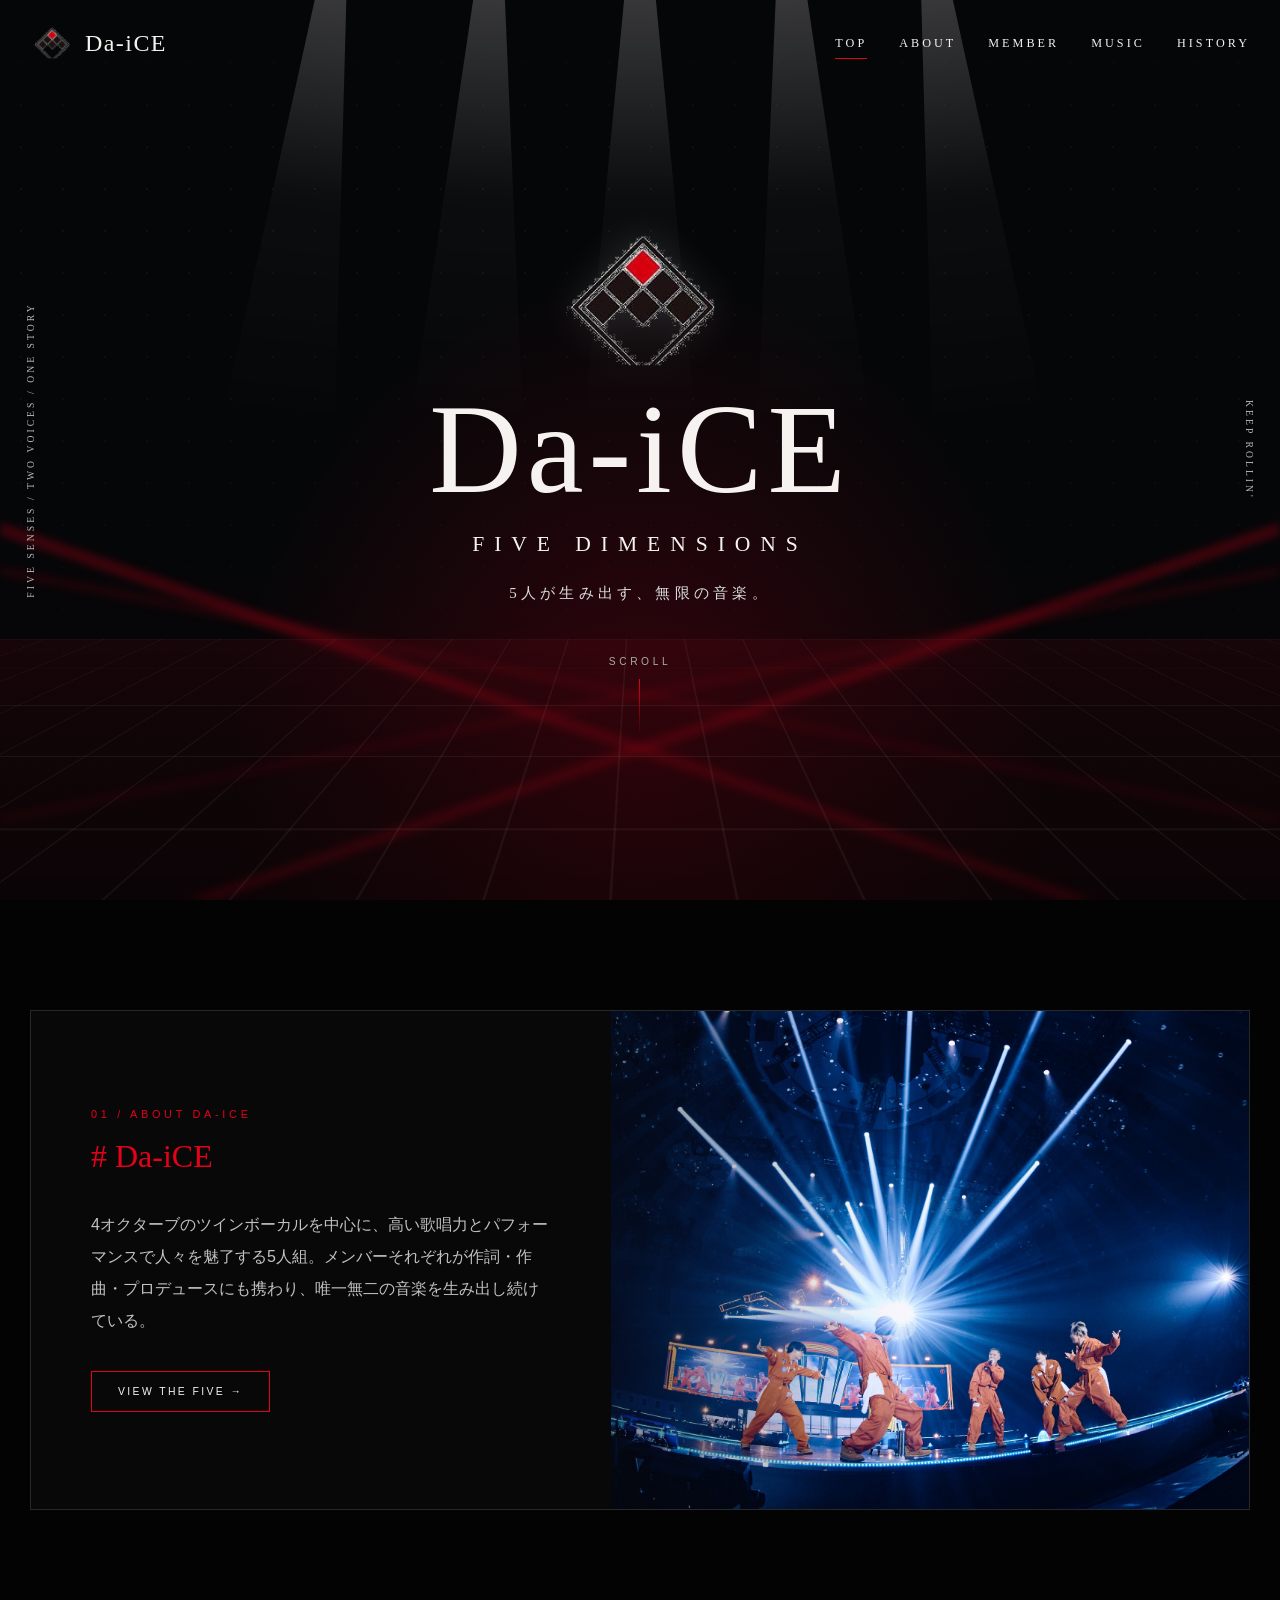
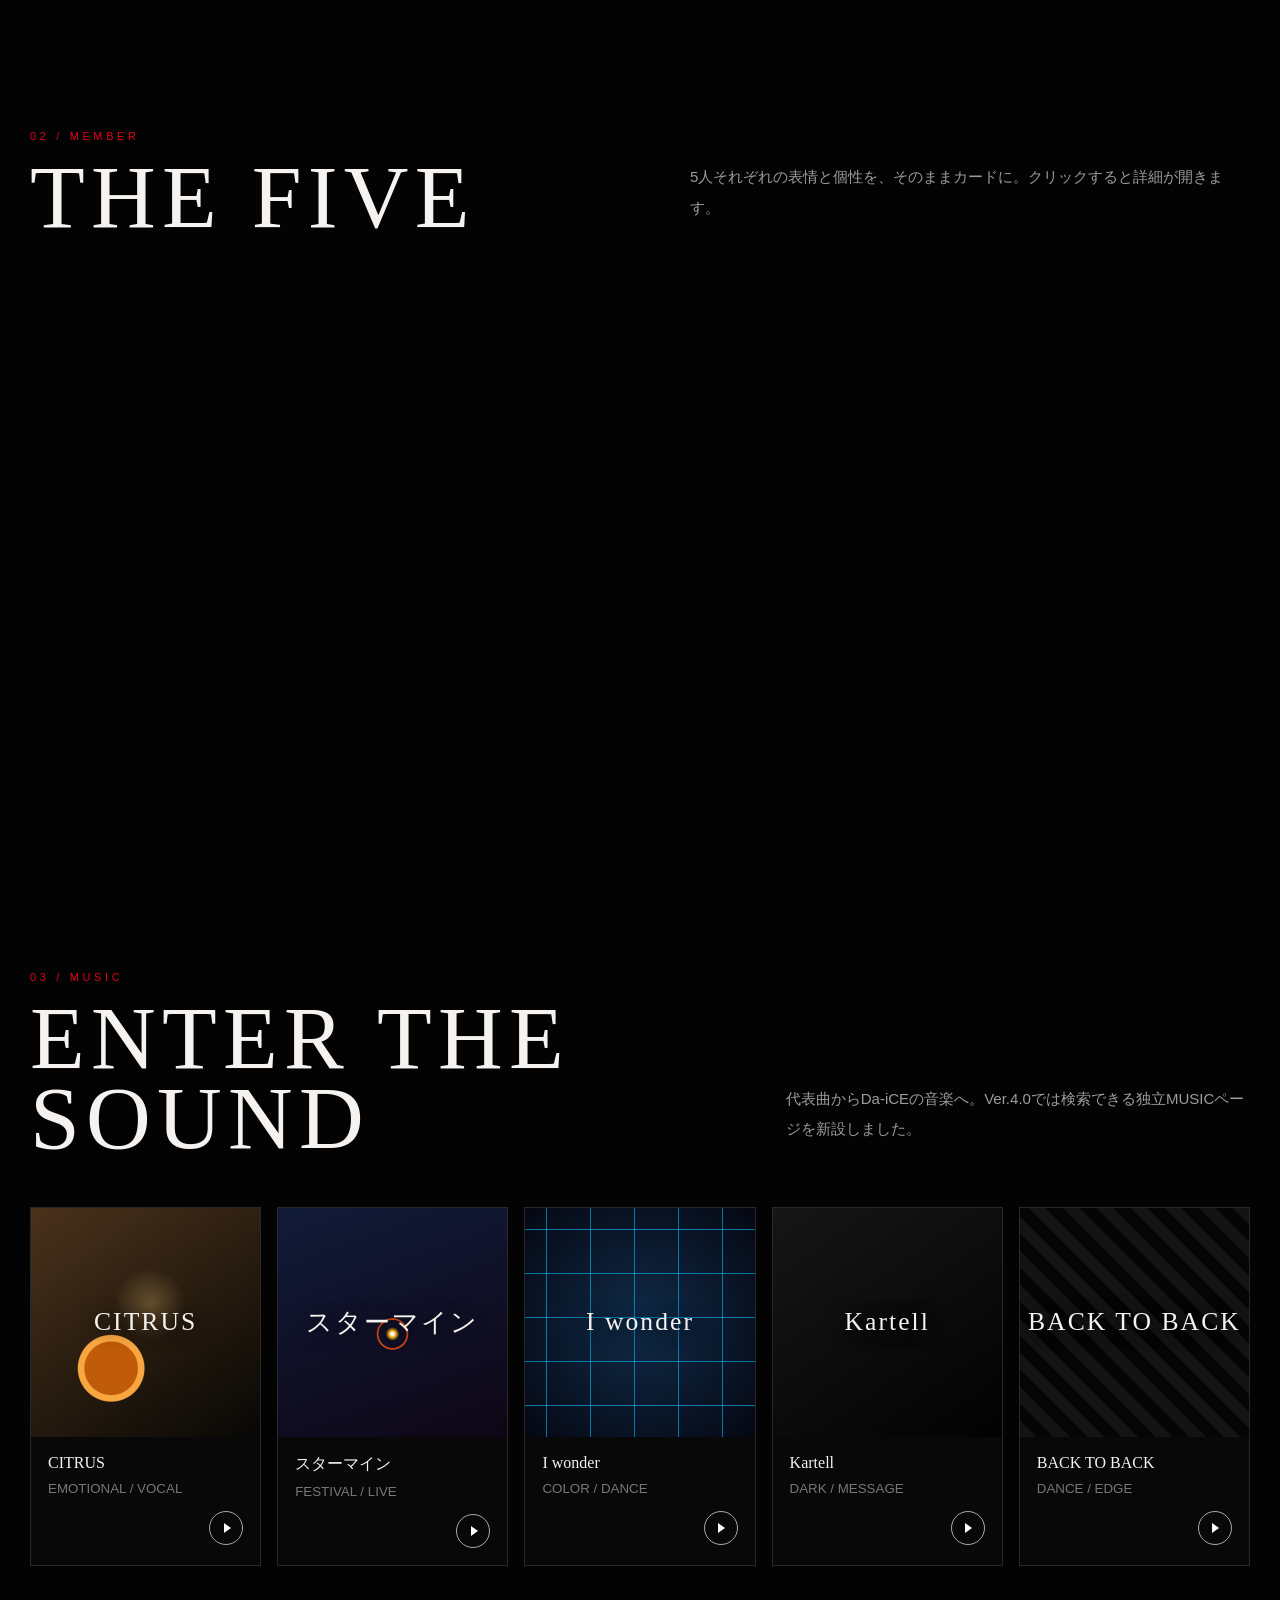
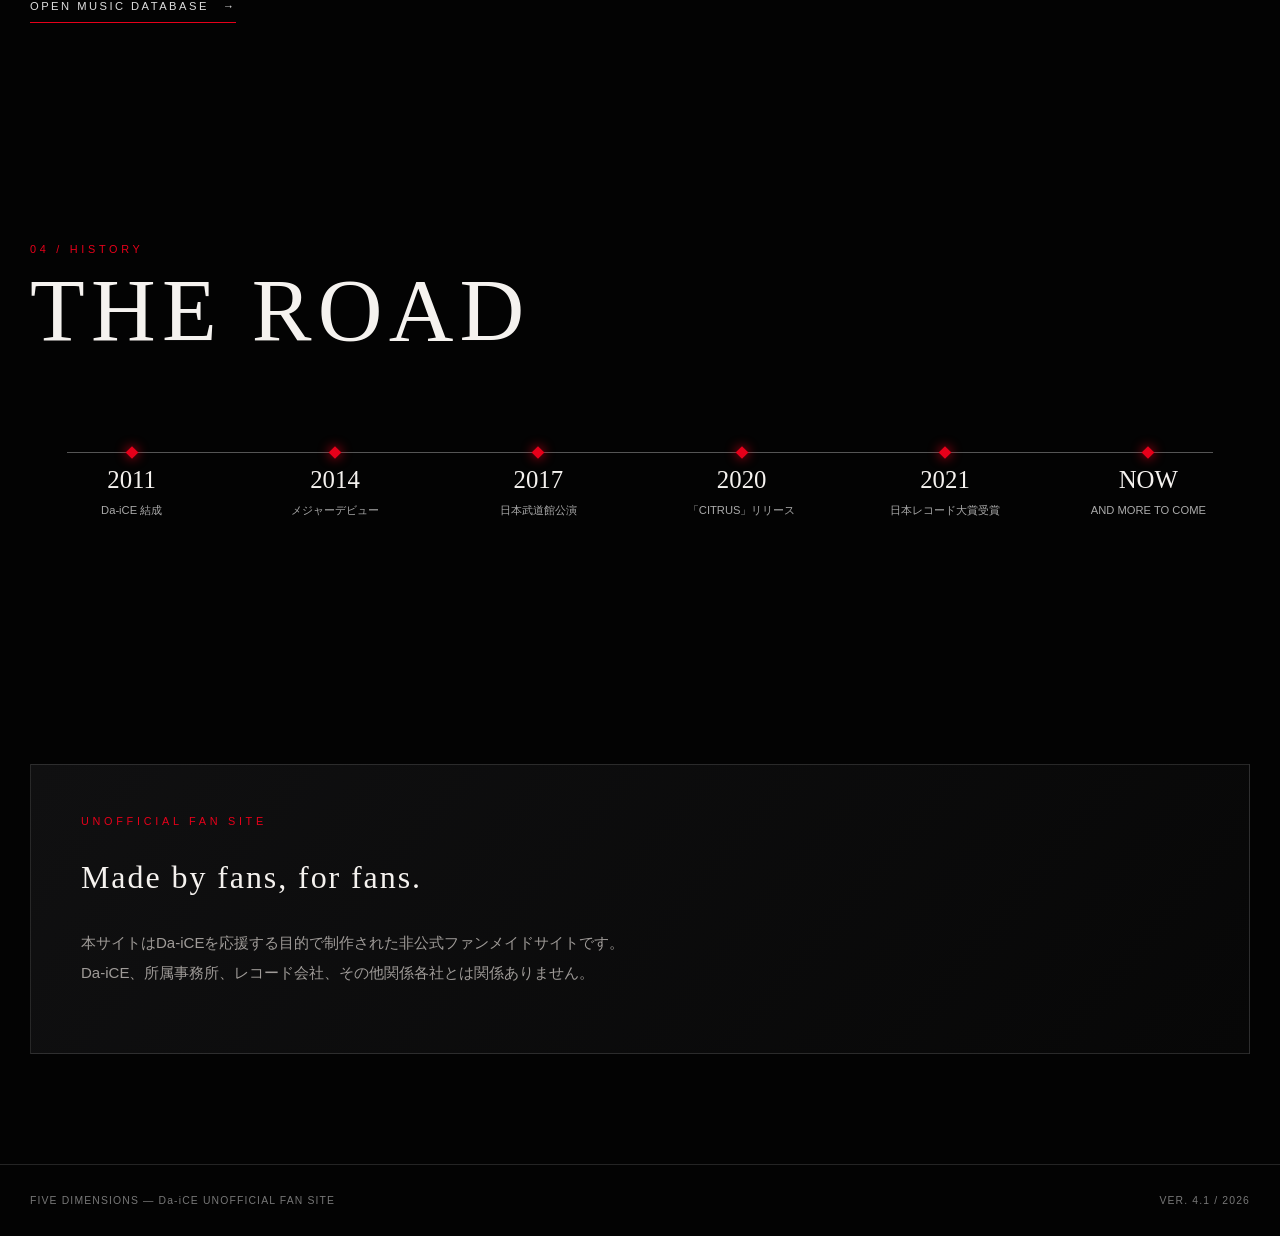
==== commit b04d6b83: "Fix official logo appearance" ====
--- a/index.html
+++ b/index.html
@@ -9,11 +9,11 @@
   <link rel="stylesheet" href="css/home.css">
 </head>
 <body>
-  <div id="opening"><img src="assets/logos/daice-symbol.svg" class="opening-symbol" alt="Da-iCE symbol"></div>
+  <div id="opening"><img src="assets/logos/daice-symbol.png" class="opening-symbol" alt="Da-iCE symbol"></div>
 
   <nav class="site-nav">
     <div class="container nav-inner">
-      <a href="#top" class="nav-brand"><img src="assets/logos/daice-symbol.svg" alt=""><span>Da-iCE</span></a>
+      <a href="#top" class="nav-brand"><img src="assets/logos/daice-symbol.png" alt=""><span>Da-iCE</span></a>
       <div class="nav-links" id="navLinks">
         <a class="active" href="#top">TOP</a><a href="#about">ABOUT</a><a href="#members">MEMBER</a>
         <a href="music/">MUSIC</a><a href="#history">HISTORY</a>
@@ -30,7 +30,7 @@
       <div class="side-copy left">FIVE SENSES / TWO VOICES / ONE STORY</div>
       <div class="side-copy right">KEEP ROLLIN'</div>
       <div class="hero-content">
-        <img src="assets/logos/daice-symbol.svg" class="hero-symbol" alt="Da-iCE symbol">
+        <img src="assets/logos/daice-symbol.png" class="hero-symbol" alt="Da-iCE symbol">
         <h1 class="hero-name">Da-iCE</h1><div class="hero-sub">FIVE DIMENSIONS</div>
         <div class="hero-jp">5人が生み出す、無限の音楽。</div><a href="#about" class="hero-scroll">SCROLL</a>
       </div>
@@ -81,7 +81,7 @@
     <section class="section"><div class="container"><div class="notice reveal"><div class="eyebrow">UNOFFICIAL FAN SITE</div><h3>Made by fans, for fans.</h3><p class="lead">本サイトはDa-iCEを応援する目的で制作された非公式ファンメイドサイトです。Da-iCE、所属事務所、レコード会社、その他関係各社とは関係ありません。</p></div></div></section>
   </main>
 
-  <footer><div class="container footer-inner"><span>FIVE DIMENSIONS — Da-iCE UNOFFICIAL FAN SITE</span><span>VER. 4.0 / 2026</span></div></footer>
+  <footer><div class="container footer-inner"><span>FIVE DIMENSIONS — Da-iCE UNOFFICIAL FAN SITE</span><span>VER. 4.1 / 2026</span></div></footer>
 
   <div class="modal" id="memberModal" aria-hidden="true">
     <div class="modal-panel">
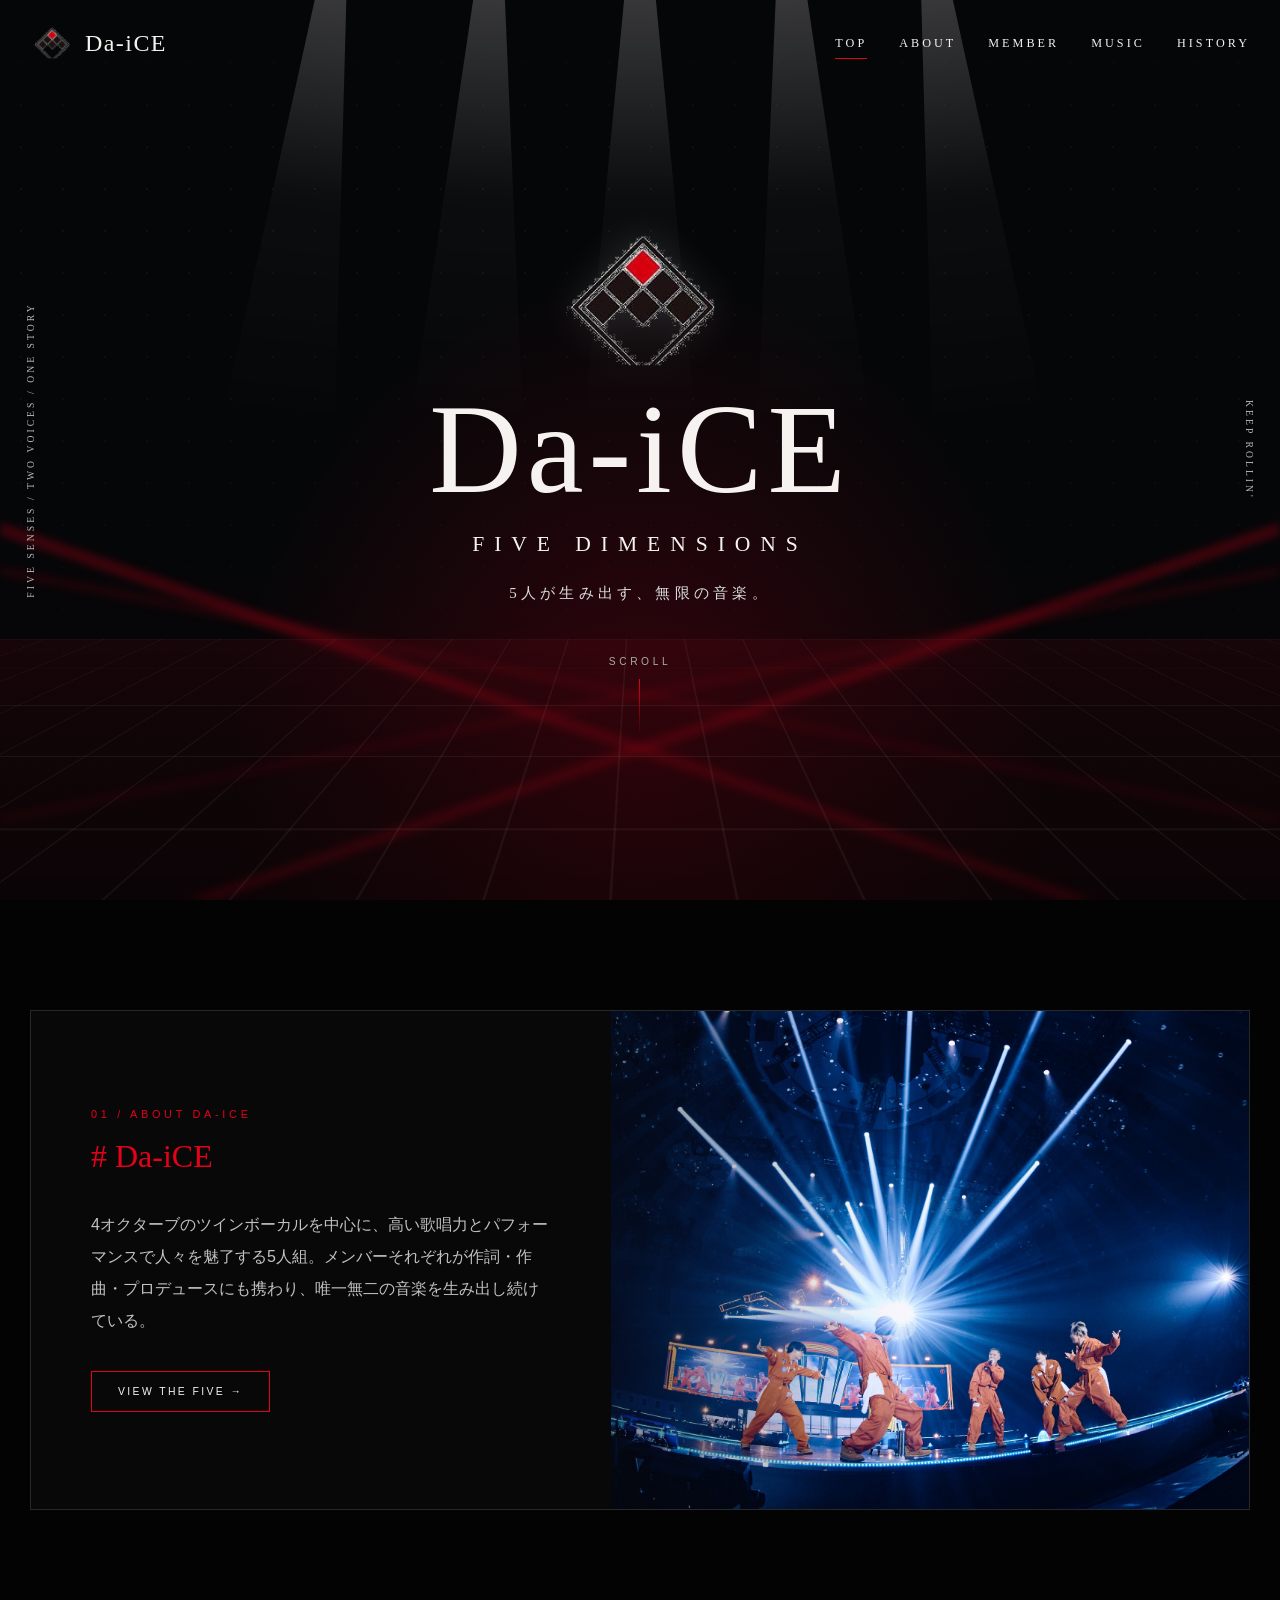
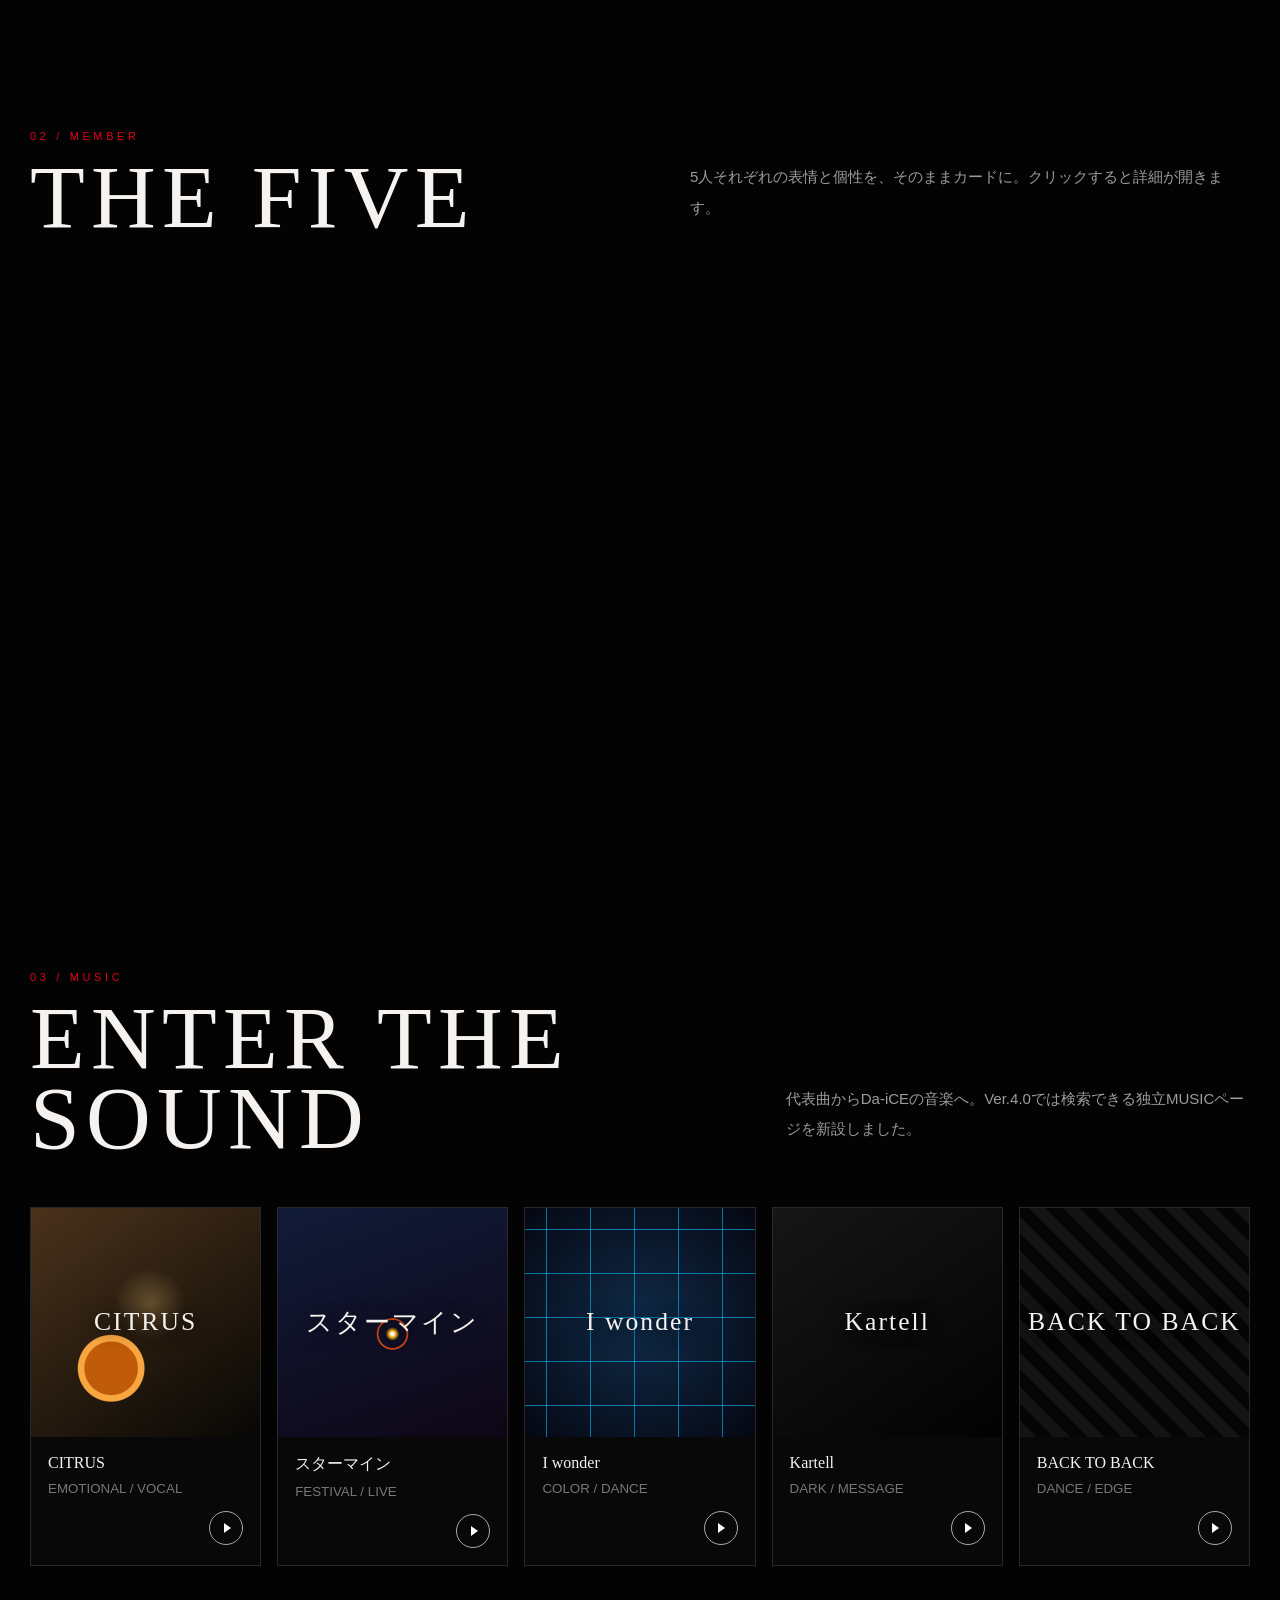
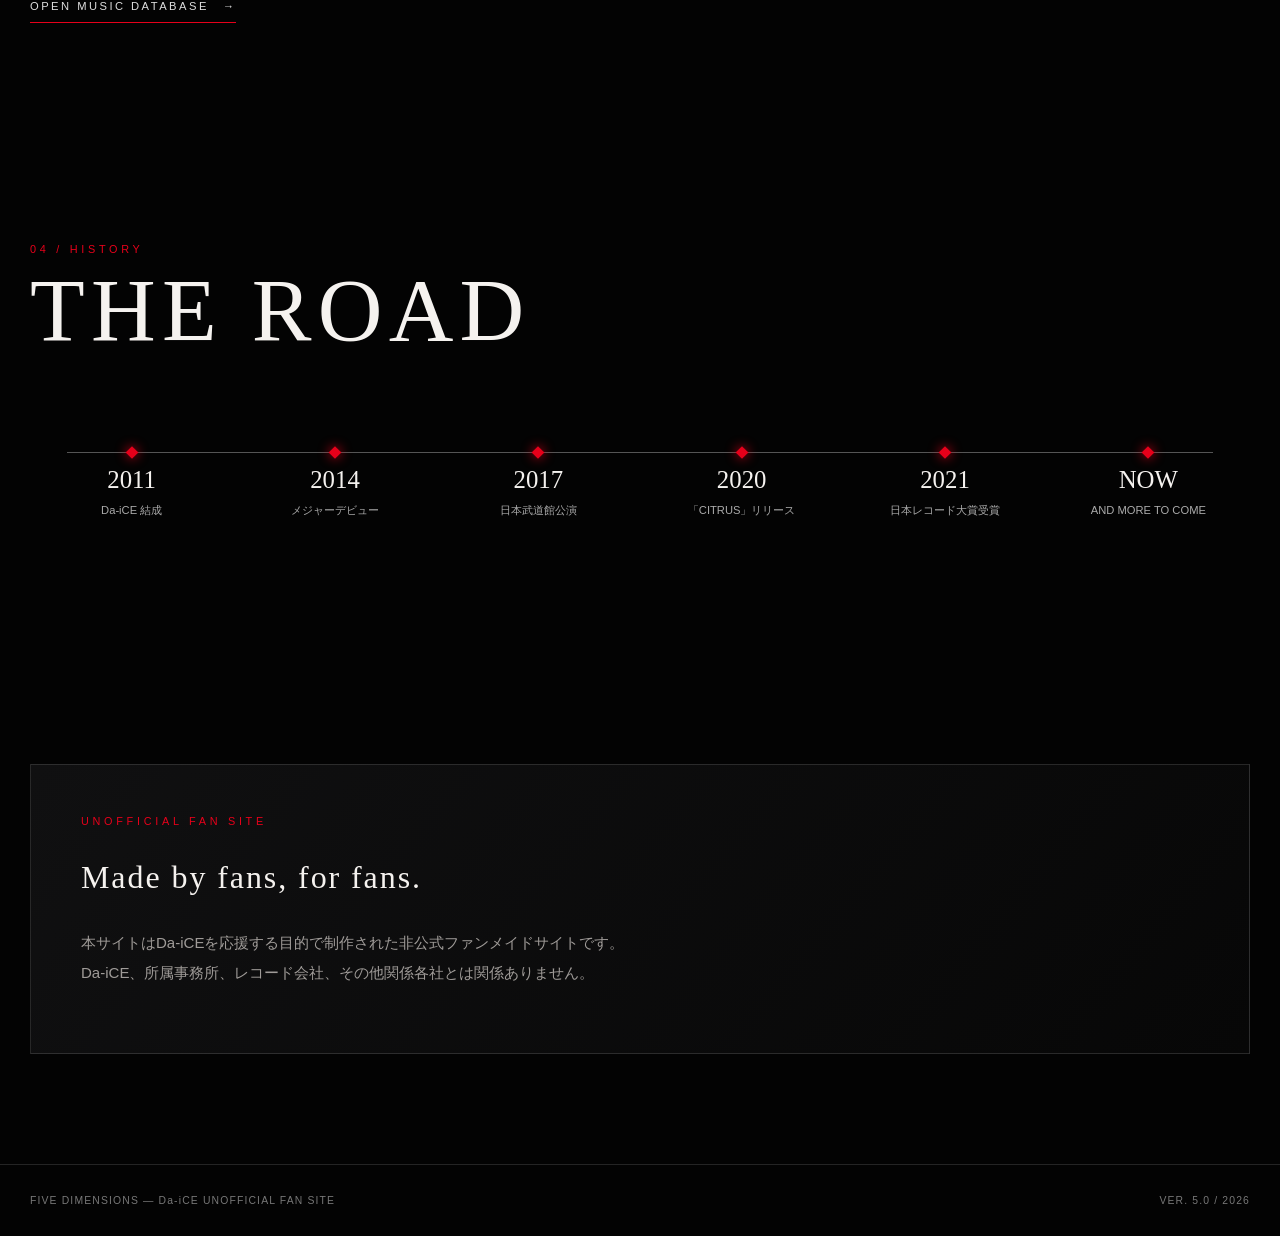
==== commit 58b0c662: "Add Member Archive Ver.5.0" ====
--- a/index.html
+++ b/index.html
@@ -15,7 +15,7 @@
     <div class="container nav-inner">
       <a href="#top" class="nav-brand"><img src="assets/logos/daice-symbol.png" alt=""><span>Da-iCE</span></a>
       <div class="nav-links" id="navLinks">
-        <a class="active" href="#top">TOP</a><a href="#about">ABOUT</a><a href="#members">MEMBER</a>
+        <a class="active" href="#top">TOP</a><a href="#about">ABOUT</a><a href="members/">MEMBER</a>
         <a href="music/">MUSIC</a><a href="#history">HISTORY</a>
       </div>
       <button class="menu-btn" id="menuBtn" aria-label="メニュー"><span></span><span></span><span></span></button>
@@ -81,7 +81,7 @@
     <section class="section"><div class="container"><div class="notice reveal"><div class="eyebrow">UNOFFICIAL FAN SITE</div><h3>Made by fans, for fans.</h3><p class="lead">本サイトはDa-iCEを応援する目的で制作された非公式ファンメイドサイトです。Da-iCE、所属事務所、レコード会社、その他関係各社とは関係ありません。</p></div></div></section>
   </main>
 
-  <footer><div class="container footer-inner"><span>FIVE DIMENSIONS — Da-iCE UNOFFICIAL FAN SITE</span><span>VER. 4.1 / 2026</span></div></footer>
+  <footer><div class="container footer-inner"><span>FIVE DIMENSIONS — Da-iCE UNOFFICIAL FAN SITE</span><span>VER. 5.0 / 2026</span></div></footer>
 
   <div class="modal" id="memberModal" aria-hidden="true">
     <div class="modal-panel">
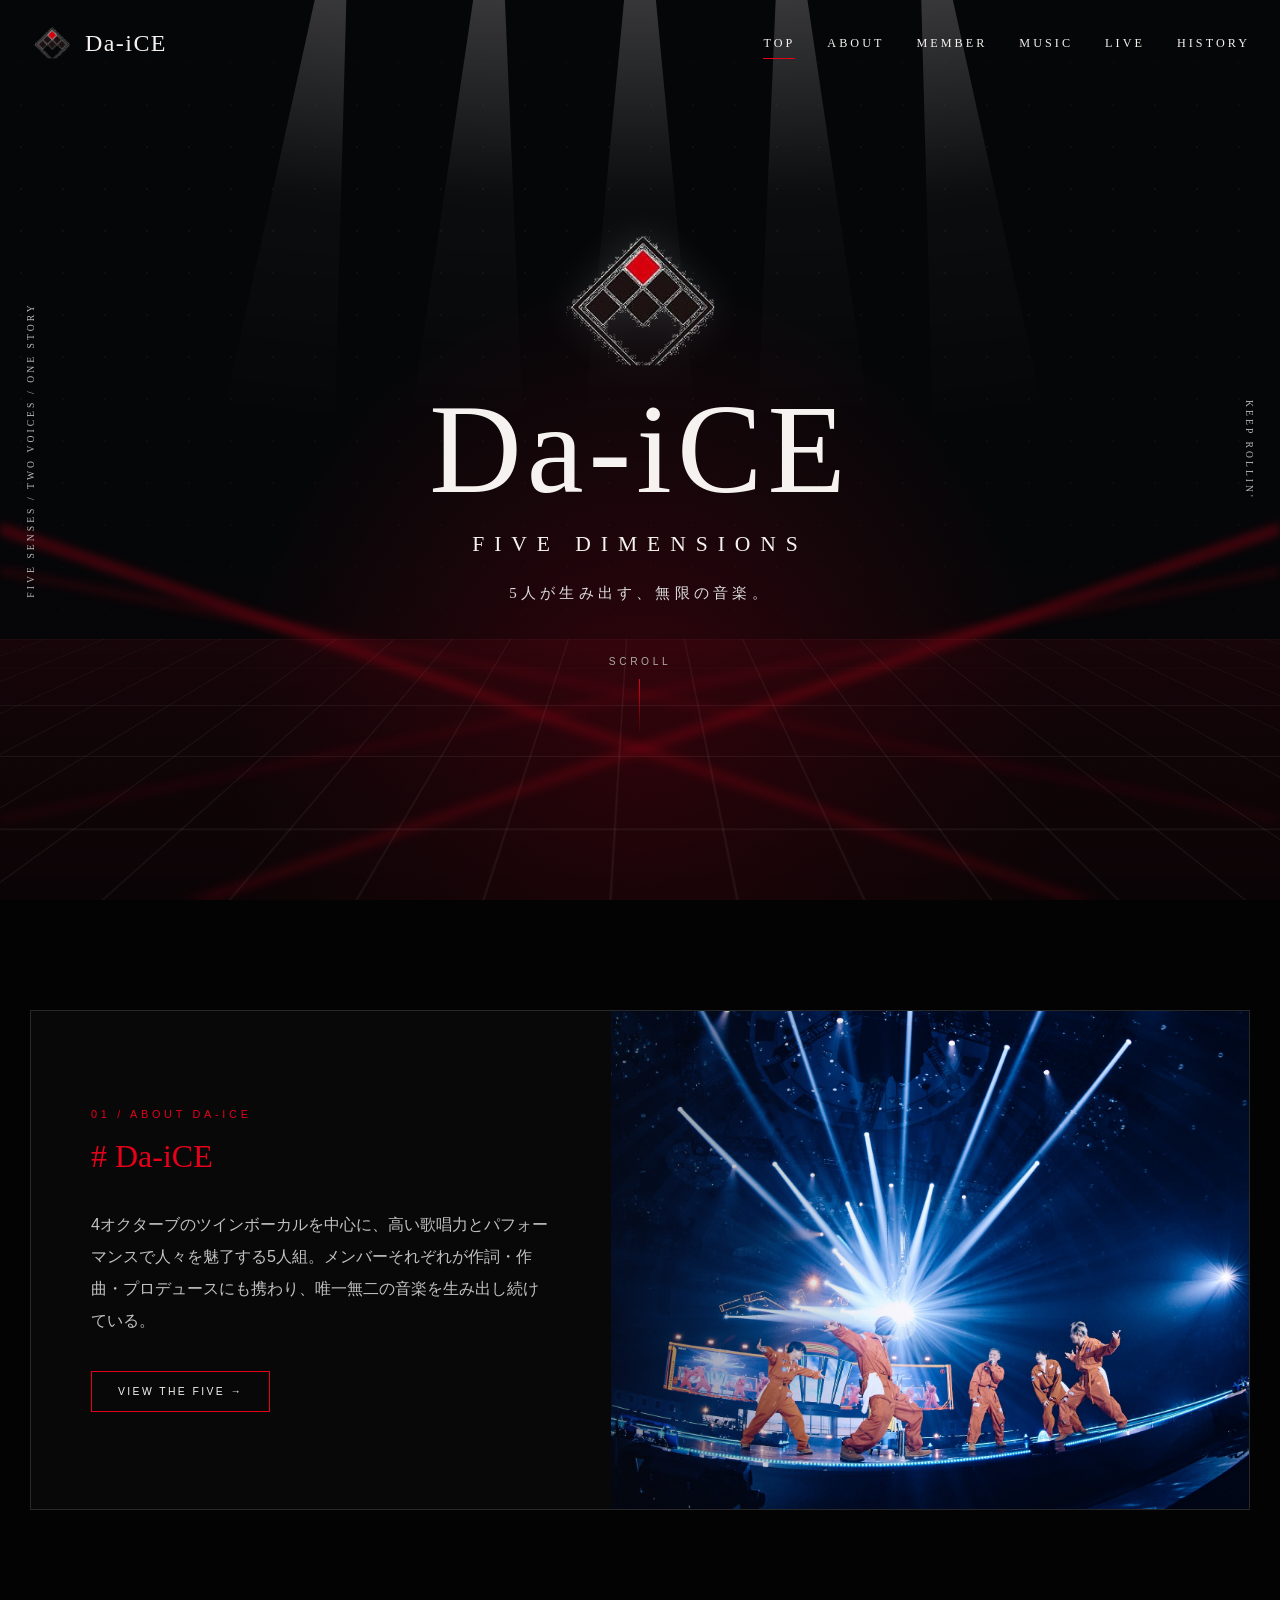
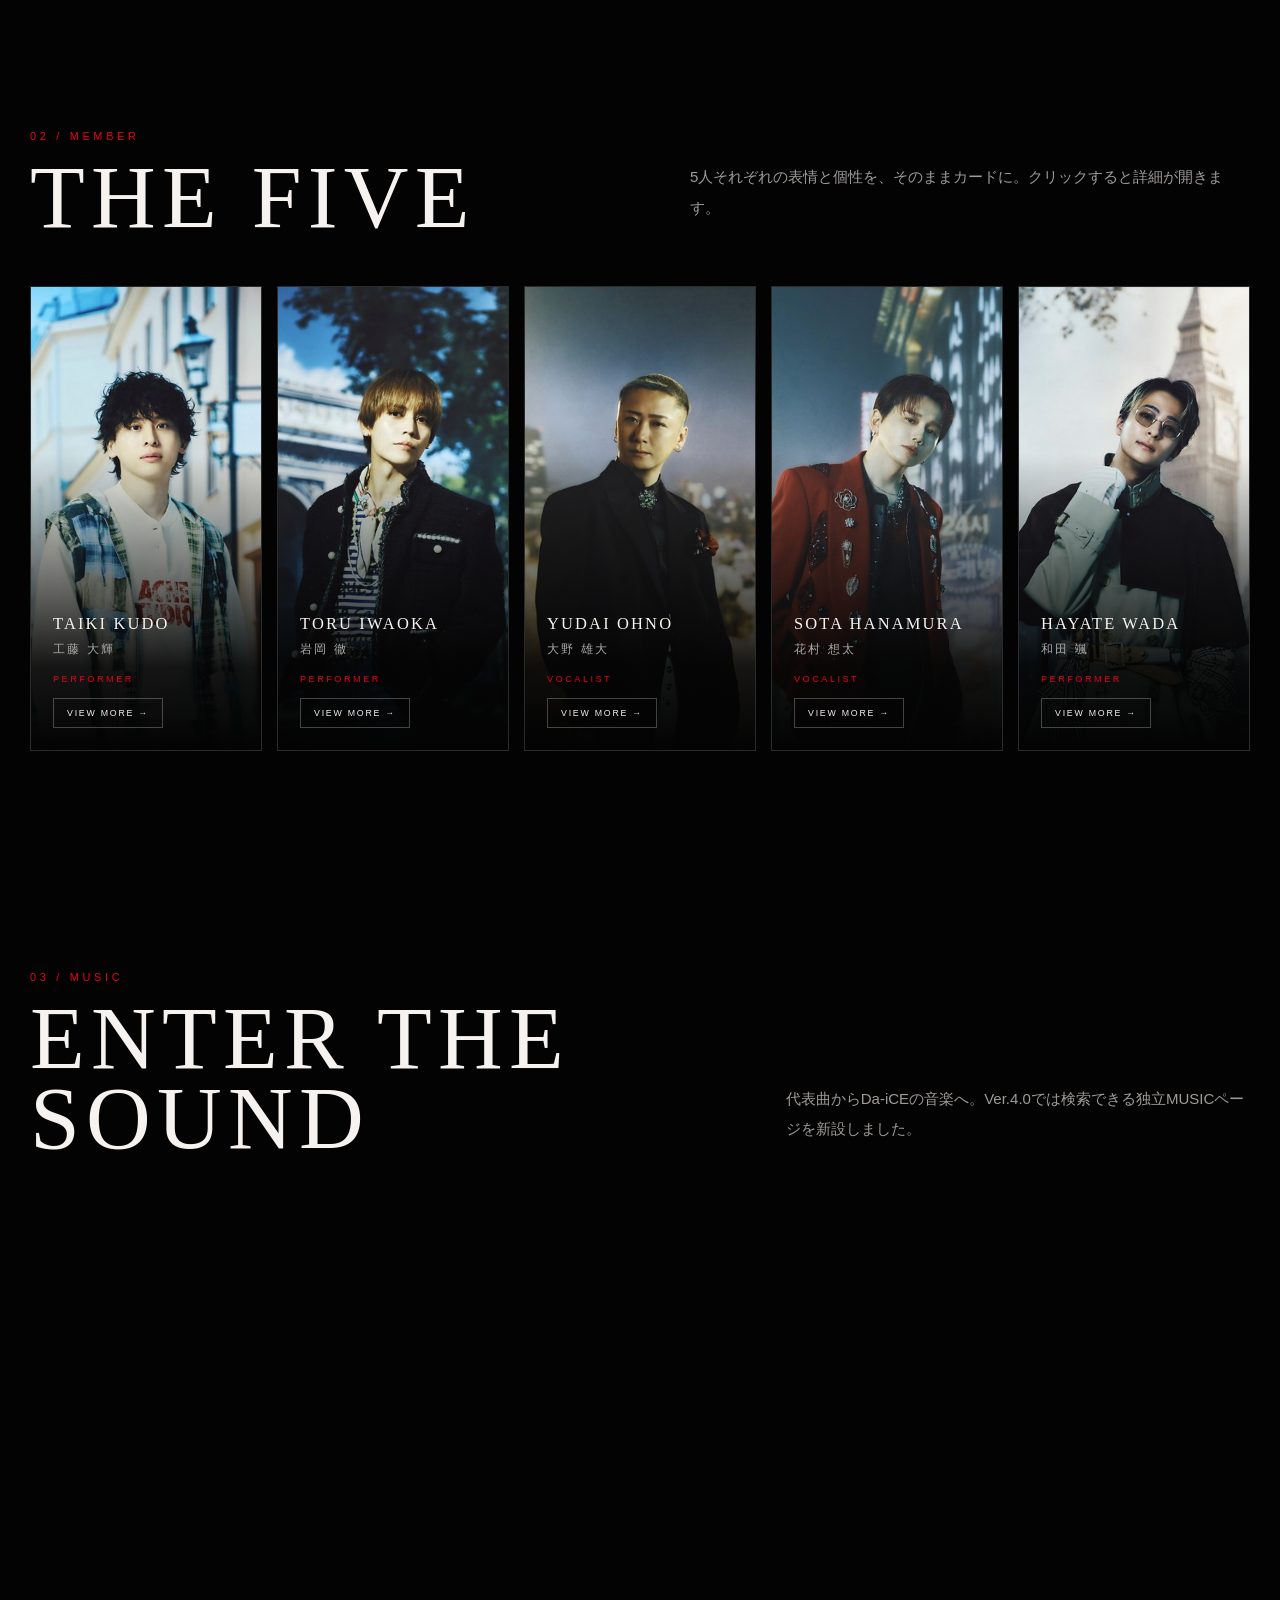
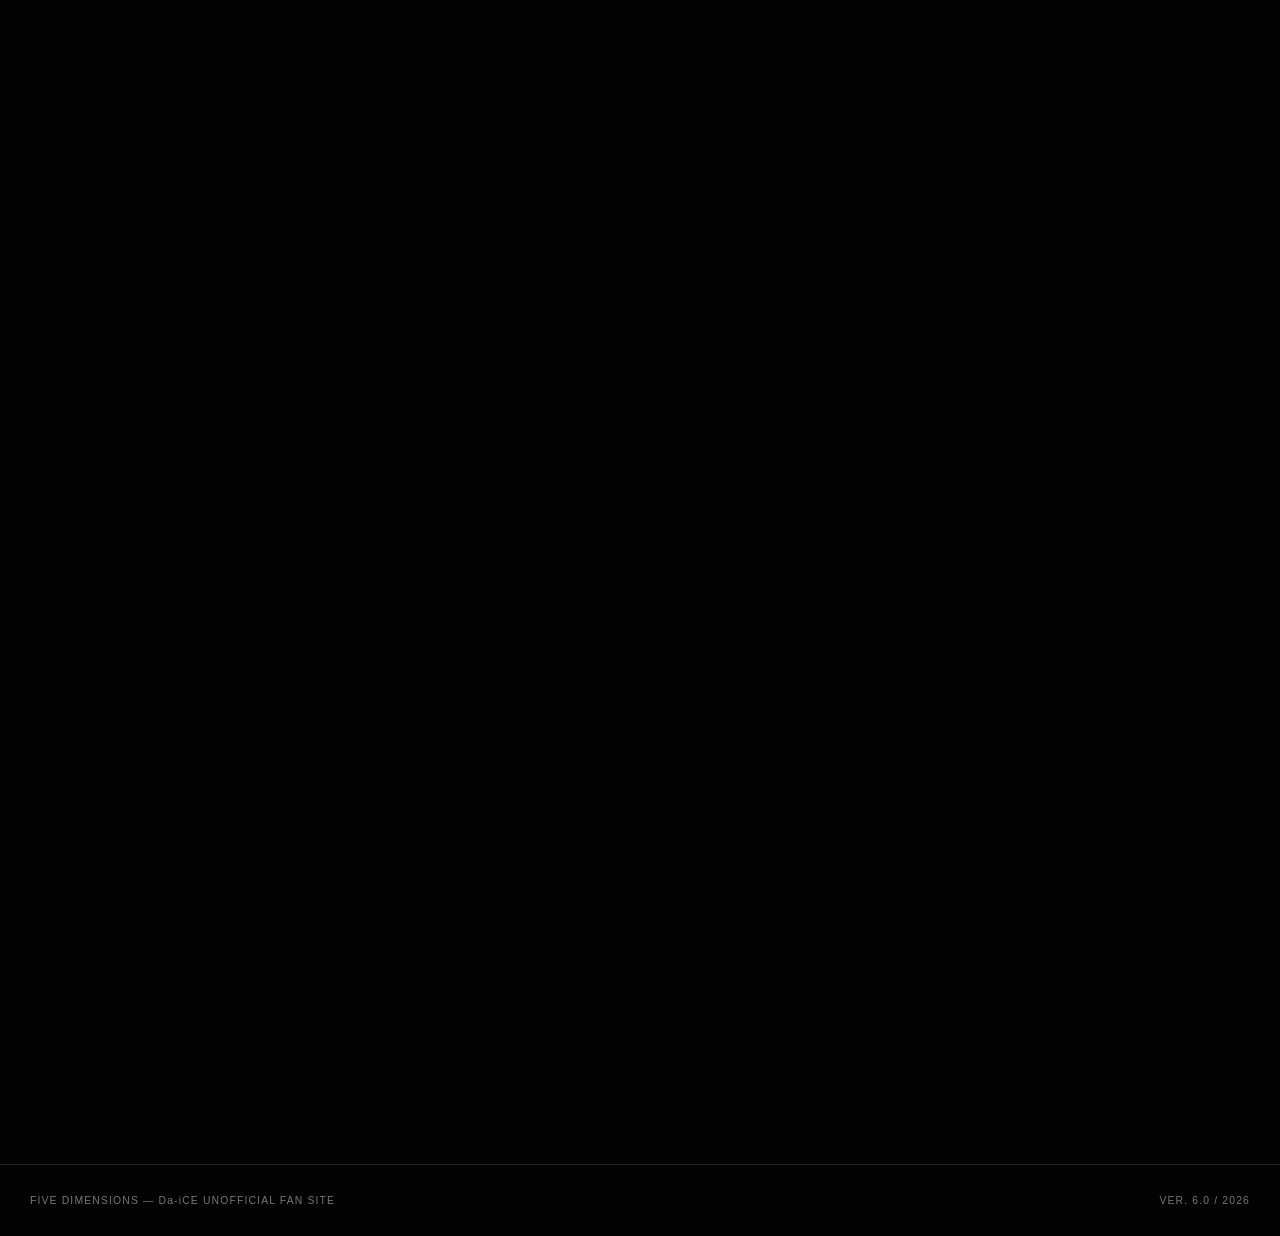
==== commit 1aa3a67e: "Add Live Museum and enhance member images" ====
--- a/index.html
+++ b/index.html
@@ -16,7 +16,7 @@
       <a href="#top" class="nav-brand"><img src="assets/logos/daice-symbol.png" alt=""><span>Da-iCE</span></a>
       <div class="nav-links" id="navLinks">
         <a class="active" href="#top">TOP</a><a href="#about">ABOUT</a><a href="members/">MEMBER</a>
-        <a href="music/">MUSIC</a><a href="#history">HISTORY</a>
+        <a href="music/">MUSIC</a><a href="live/">LIVE</a><a href="#history">HISTORY</a>
       </div>
       <button class="menu-btn" id="menuBtn" aria-label="メニュー"><span></span><span></span><span></span></button>
     </div>
@@ -49,11 +49,11 @@
     <section class="section" id="members"><div class="container">
       <div class="section-head reveal"><div><div class="eyebrow">02 / MEMBER</div><h2 class="section-title">THE FIVE</h2></div><p class="lead">5人それぞれの表情と個性を、そのままカードに。クリックすると詳細が開きます。</p></div>
       <div class="member-strip">
-        <article class="member-card reveal" data-member="taiki"><img class="member-photo" src="assets/members/taiki.jpg" alt="工藤大輝"><div class="member-shade"></div><div class="member-info"><div class="member-en">TAIKI KUDO</div><div class="member-jp">工藤 大輝</div><div class="member-role">PERFORMER</div><span class="view-more">VIEW MORE →</span></div></article>
-        <article class="member-card reveal" data-member="toru"><img class="member-photo" src="assets/members/toru.jpg" alt="岩岡徹"><div class="member-shade"></div><div class="member-info"><div class="member-en">TORU IWAOKA</div><div class="member-jp">岩岡 徹</div><div class="member-role">PERFORMER</div><span class="view-more">VIEW MORE →</span></div></article>
-        <article class="member-card reveal" data-member="yudai"><img class="member-photo" src="assets/members/yudai.jpg" alt="大野雄大"><div class="member-shade"></div><div class="member-info"><div class="member-en">YUDAI OHNO</div><div class="member-jp">大野 雄大</div><div class="member-role">VOCALIST</div><span class="view-more">VIEW MORE →</span></div></article>
-        <article class="member-card reveal" data-member="sota"><img class="member-photo" src="assets/members/sota.jpg" alt="花村想太"><div class="member-shade"></div><div class="member-info"><div class="member-en">SOTA HANAMURA</div><div class="member-jp">花村 想太</div><div class="member-role">VOCALIST</div><span class="view-more">VIEW MORE →</span></div></article>
-        <article class="member-card reveal" data-member="hayate"><img class="member-photo" src="assets/members/hayate.jpg" alt="和田颯"><div class="member-shade"></div><div class="member-info"><div class="member-en">HAYATE WADA</div><div class="member-jp">和田 颯</div><div class="member-role">PERFORMER</div><span class="view-more">VIEW MORE →</span></div></article>
+        <article class="member-card reveal" data-member="taiki"><img class="member-photo" src="assets/members-hq/taiki.jpg" alt="工藤大輝"><div class="member-shade"></div><div class="member-info"><div class="member-en">TAIKI KUDO</div><div class="member-jp">工藤 大輝</div><div class="member-role">PERFORMER</div><span class="view-more">VIEW MORE →</span></div></article>
+        <article class="member-card reveal" data-member="toru"><img class="member-photo" src="assets/members-hq/toru.jpg" alt="岩岡徹"><div class="member-shade"></div><div class="member-info"><div class="member-en">TORU IWAOKA</div><div class="member-jp">岩岡 徹</div><div class="member-role">PERFORMER</div><span class="view-more">VIEW MORE →</span></div></article>
+        <article class="member-card reveal" data-member="yudai"><img class="member-photo" src="assets/members-hq/yudai.jpg" alt="大野雄大"><div class="member-shade"></div><div class="member-info"><div class="member-en">YUDAI OHNO</div><div class="member-jp">大野 雄大</div><div class="member-role">VOCALIST</div><span class="view-more">VIEW MORE →</span></div></article>
+        <article class="member-card reveal" data-member="sota"><img class="member-photo" src="assets/members-hq/sota.jpg" alt="花村想太"><div class="member-shade"></div><div class="member-info"><div class="member-en">SOTA HANAMURA</div><div class="member-jp">花村 想太</div><div class="member-role">VOCALIST</div><span class="view-more">VIEW MORE →</span></div></article>
+        <article class="member-card reveal" data-member="hayate"><img class="member-photo" src="assets/members-hq/hayate.jpg" alt="和田颯"><div class="member-shade"></div><div class="member-info"><div class="member-en">HAYATE WADA</div><div class="member-jp">和田 颯</div><div class="member-role">PERFORMER</div><span class="view-more">VIEW MORE →</span></div></article>
       </div>
     </div></section>
 
@@ -81,7 +81,7 @@
     <section class="section"><div class="container"><div class="notice reveal"><div class="eyebrow">UNOFFICIAL FAN SITE</div><h3>Made by fans, for fans.</h3><p class="lead">本サイトはDa-iCEを応援する目的で制作された非公式ファンメイドサイトです。Da-iCE、所属事務所、レコード会社、その他関係各社とは関係ありません。</p></div></div></section>
   </main>
 
-  <footer><div class="container footer-inner"><span>FIVE DIMENSIONS — Da-iCE UNOFFICIAL FAN SITE</span><span>VER. 5.0 / 2026</span></div></footer>
+  <footer><div class="container footer-inner"><span>FIVE DIMENSIONS — Da-iCE UNOFFICIAL FAN SITE</span><span>VER. 6.0 / 2026</span></div></footer>
 
   <div class="modal" id="memberModal" aria-hidden="true">
     <div class="modal-panel">
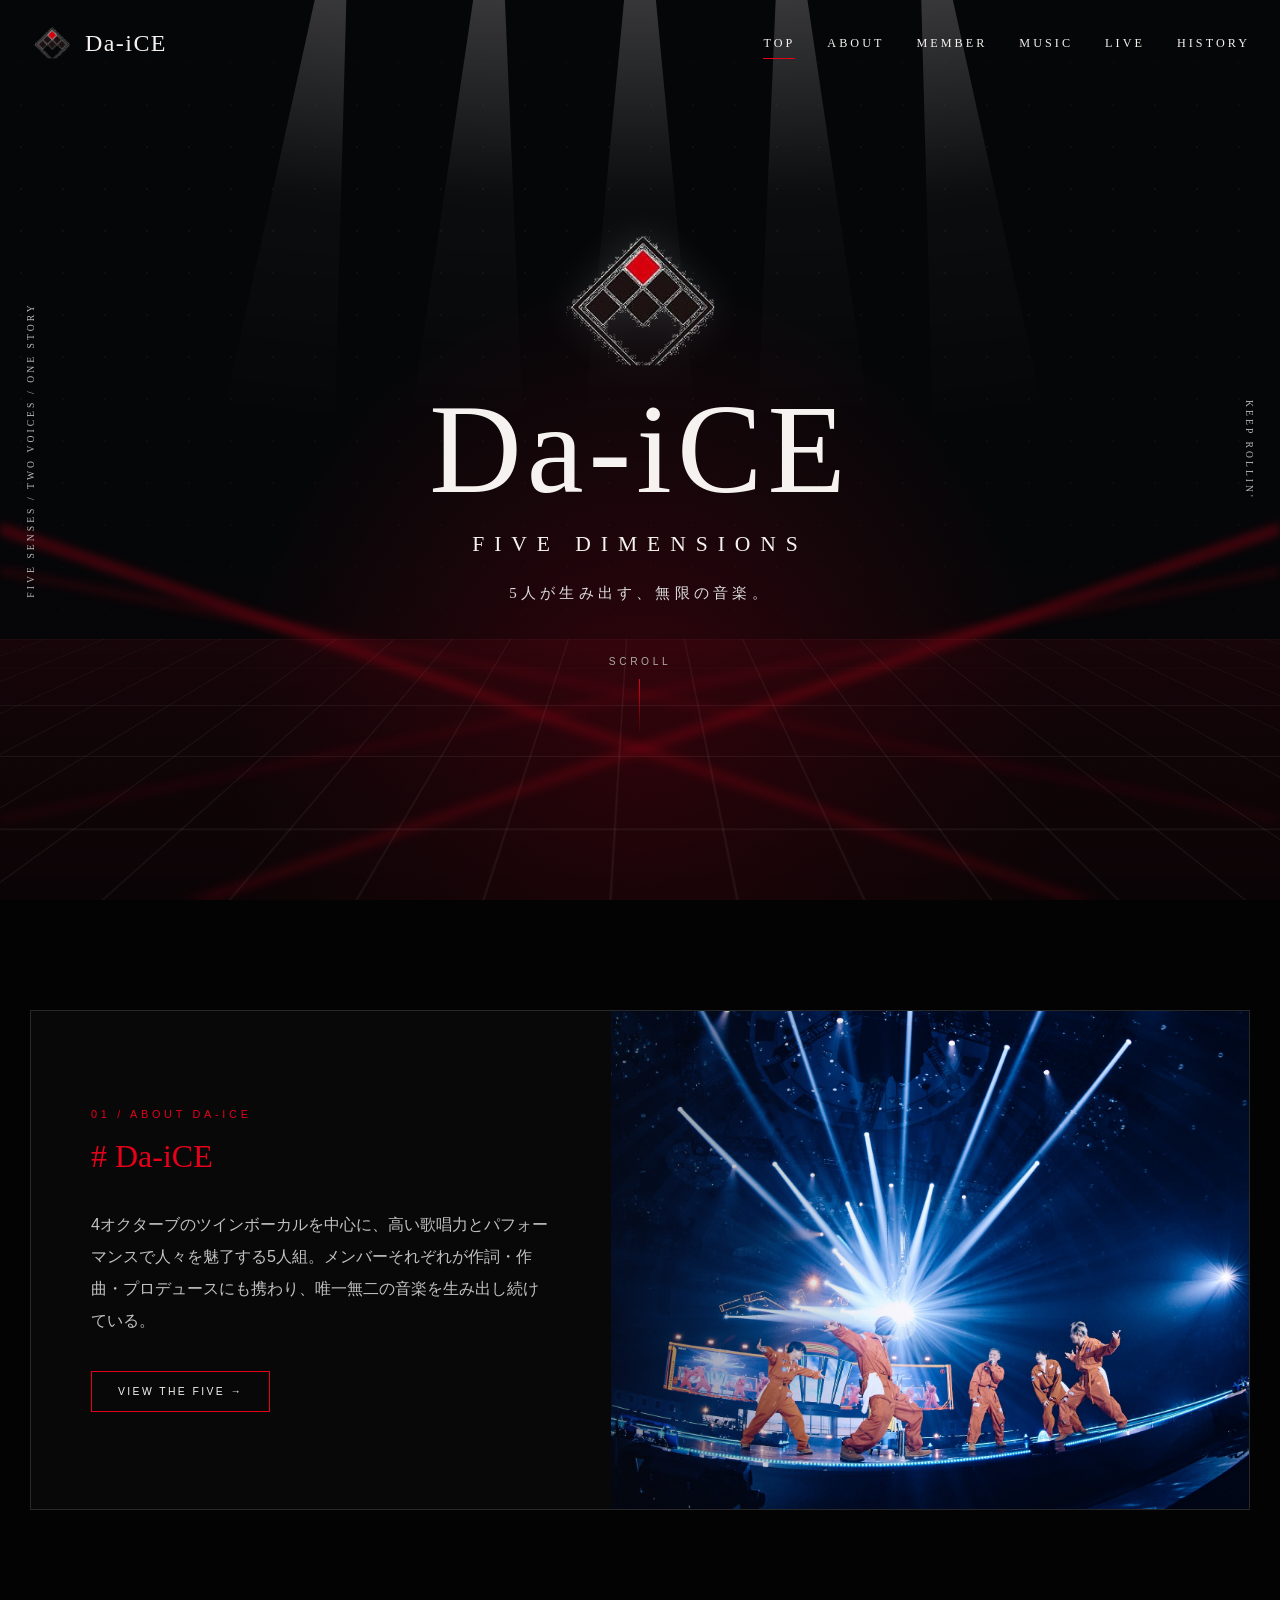
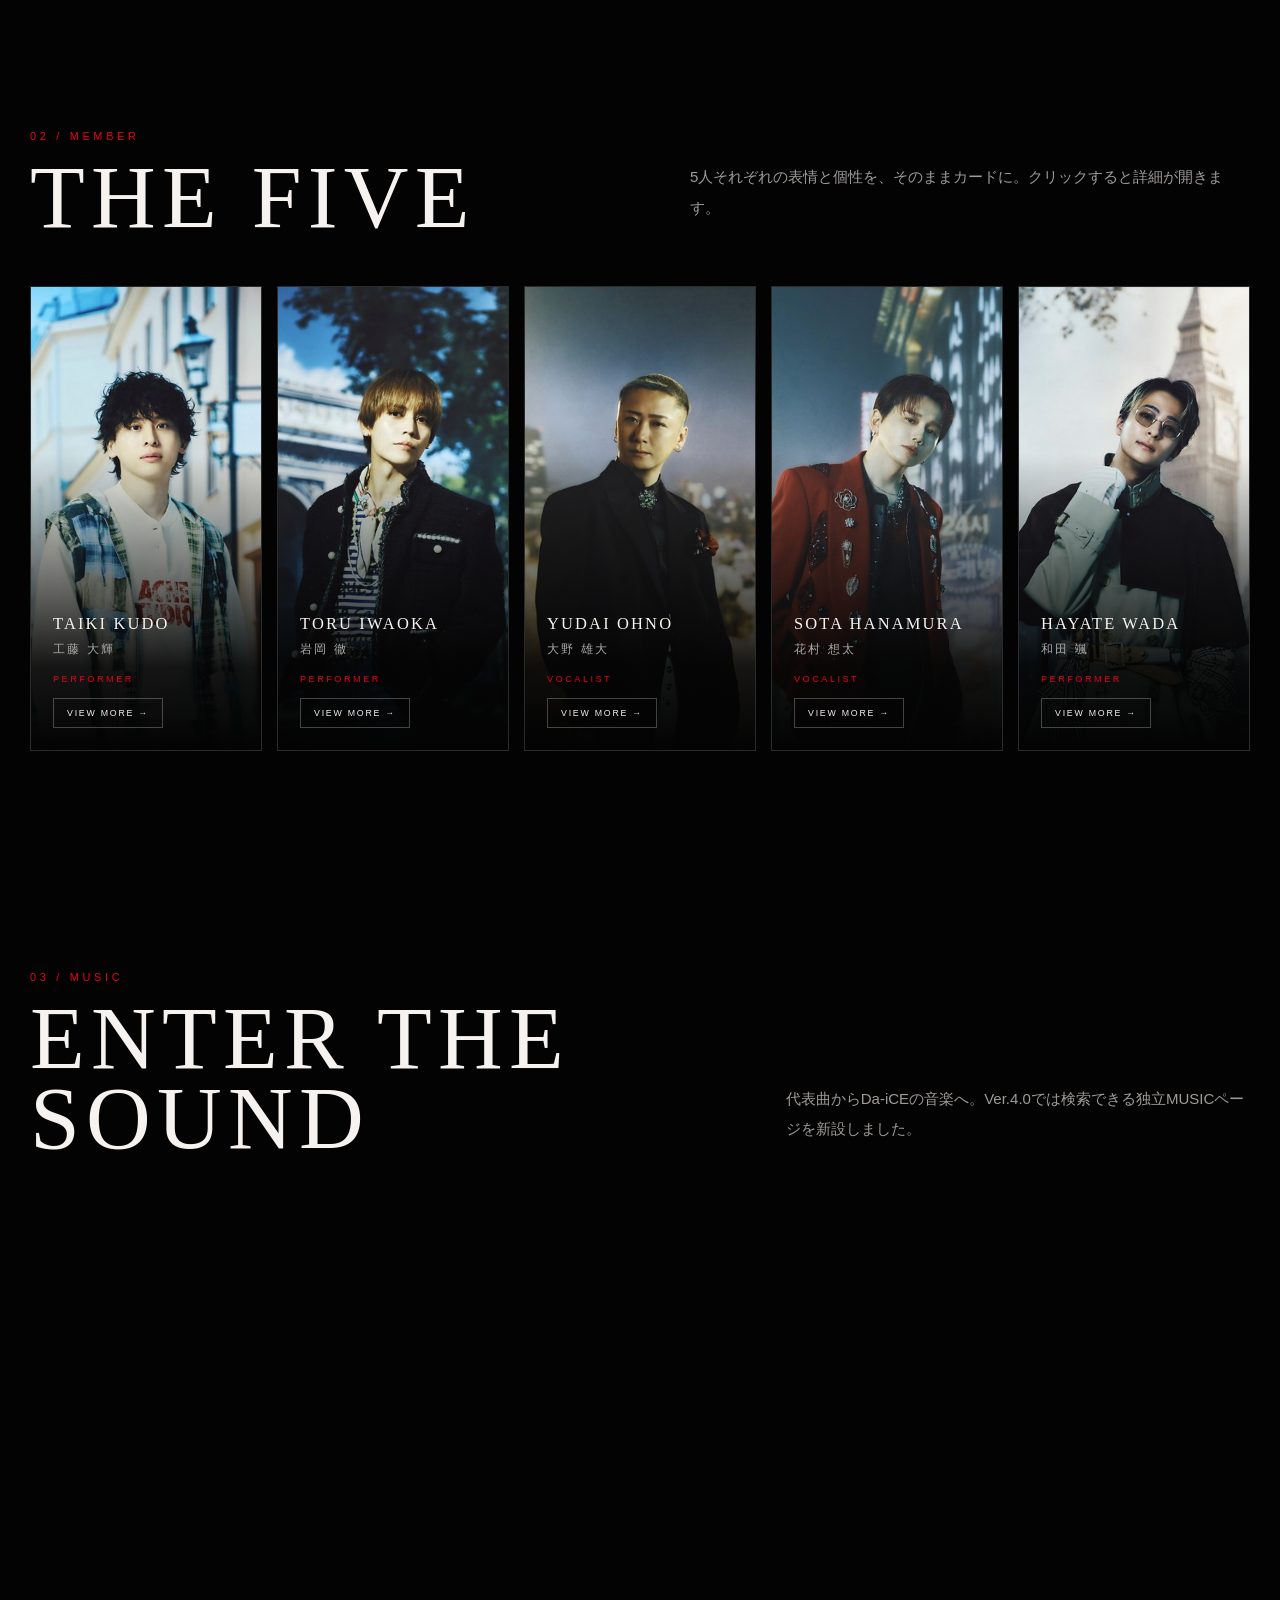
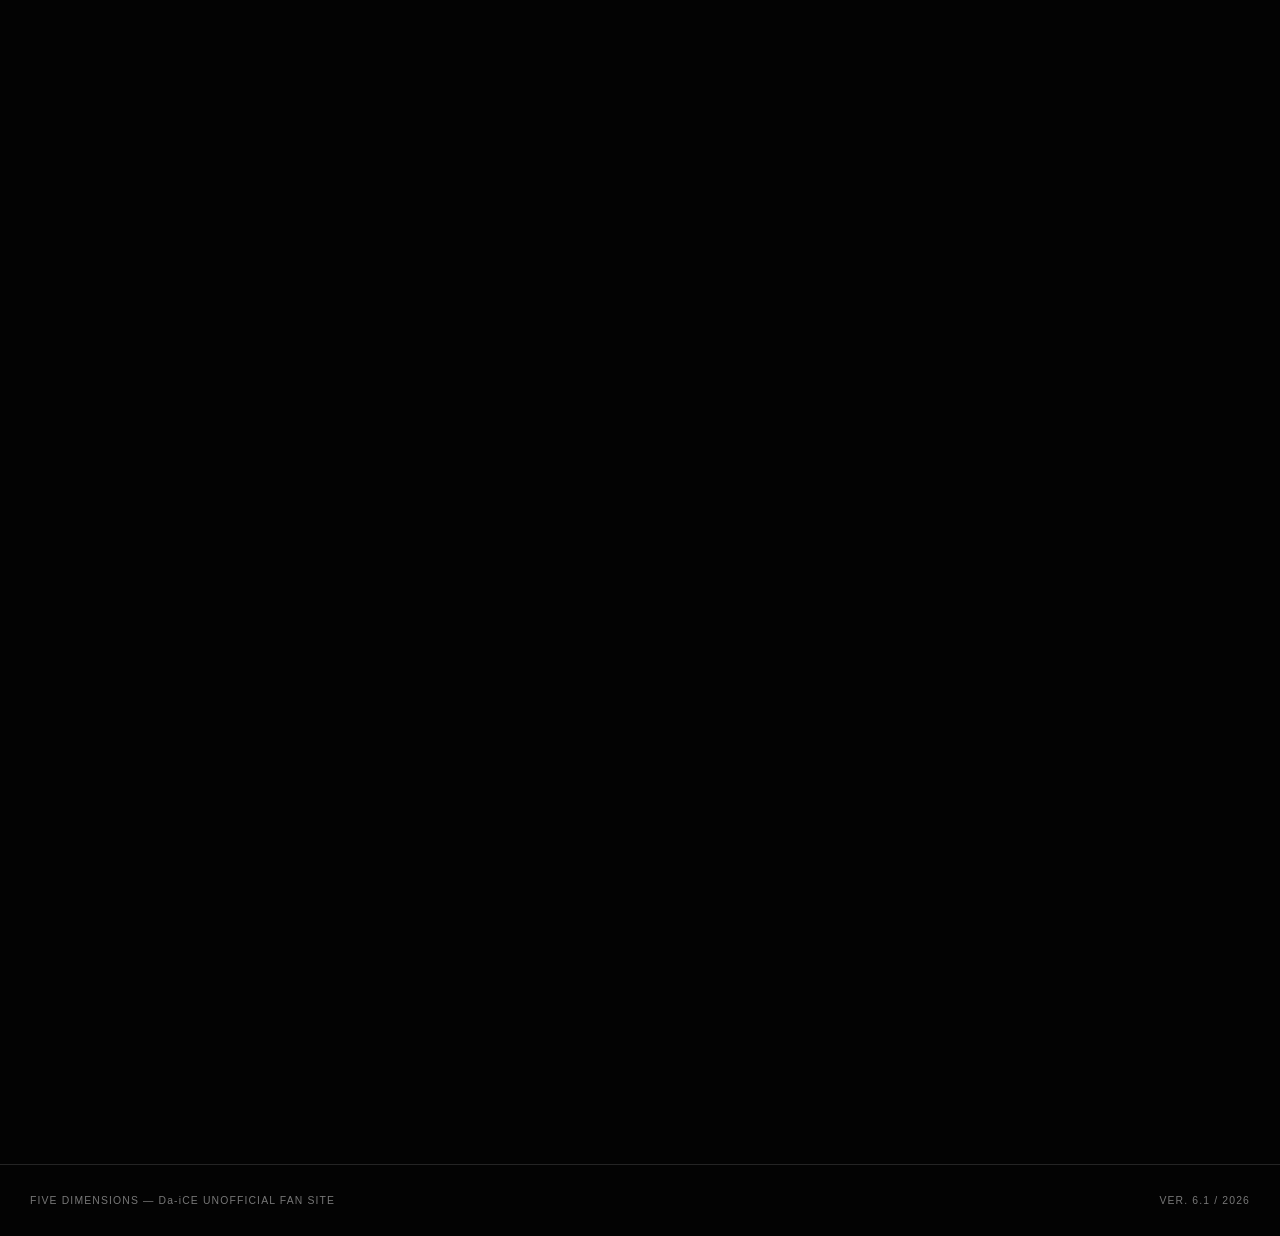
==== commit 09e582e3: "Deepen Live Museum with official tour data" ====
--- a/index.html
+++ b/index.html
@@ -81,7 +81,7 @@
     <section class="section"><div class="container"><div class="notice reveal"><div class="eyebrow">UNOFFICIAL FAN SITE</div><h3>Made by fans, for fans.</h3><p class="lead">本サイトはDa-iCEを応援する目的で制作された非公式ファンメイドサイトです。Da-iCE、所属事務所、レコード会社、その他関係各社とは関係ありません。</p></div></div></section>
   </main>
 
-  <footer><div class="container footer-inner"><span>FIVE DIMENSIONS — Da-iCE UNOFFICIAL FAN SITE</span><span>VER. 6.0 / 2026</span></div></footer>
+  <footer><div class="container footer-inner"><span>FIVE DIMENSIONS — Da-iCE UNOFFICIAL FAN SITE</span><span>VER. 6.1 / 2026</span></div></footer>
 
   <div class="modal" id="memberModal" aria-hidden="true">
     <div class="modal-panel">
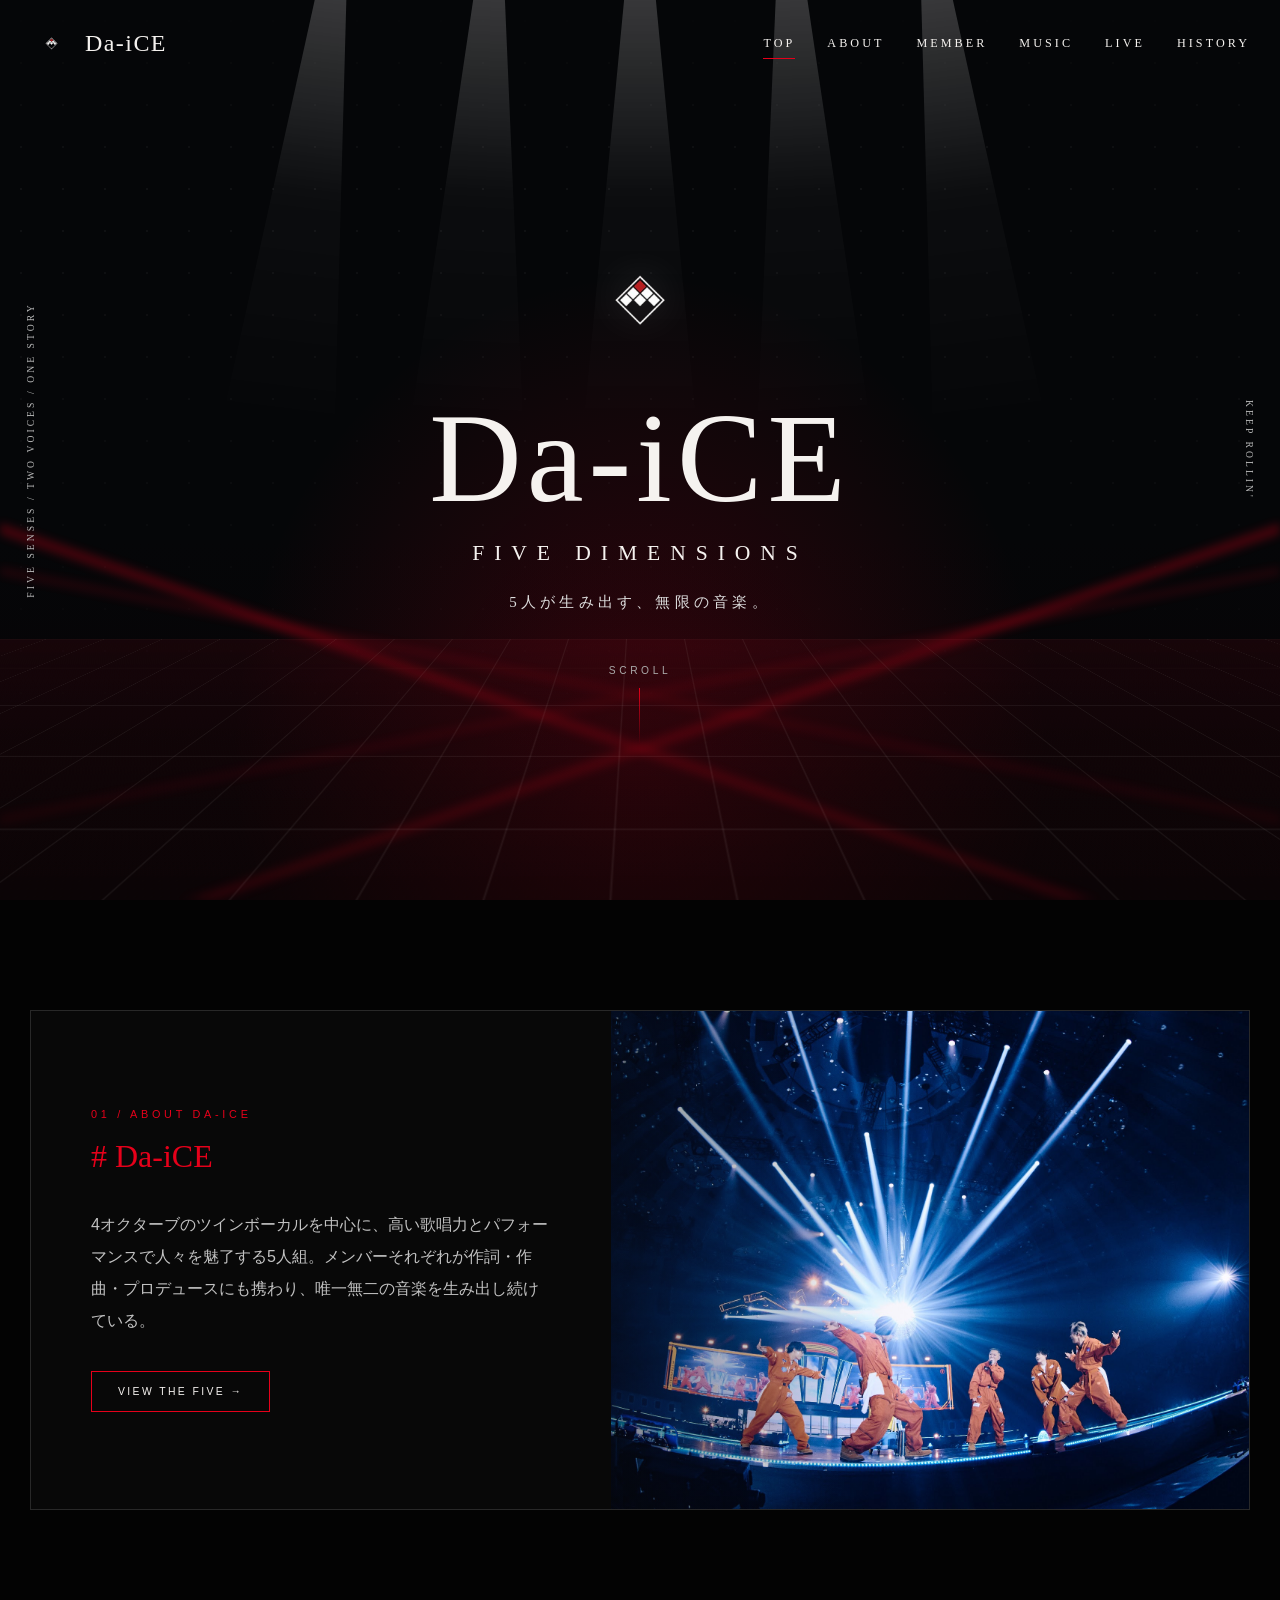
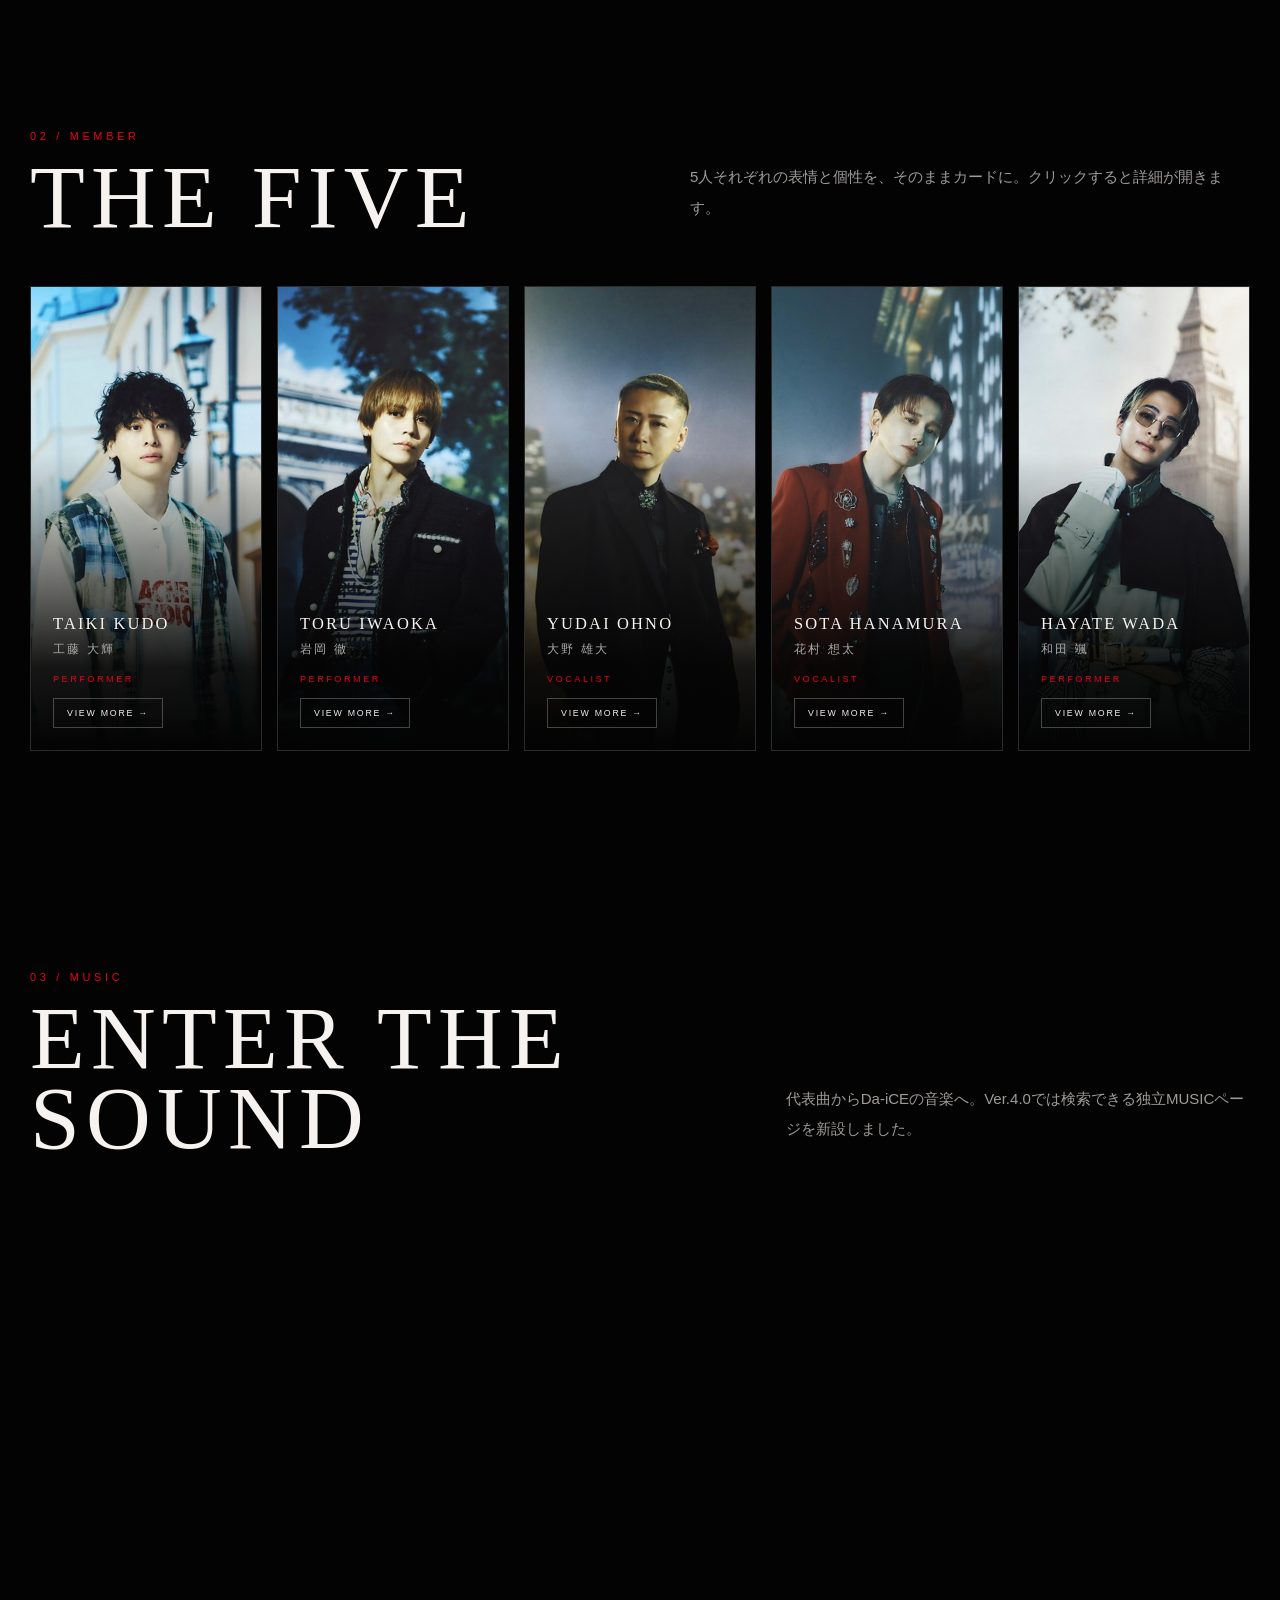
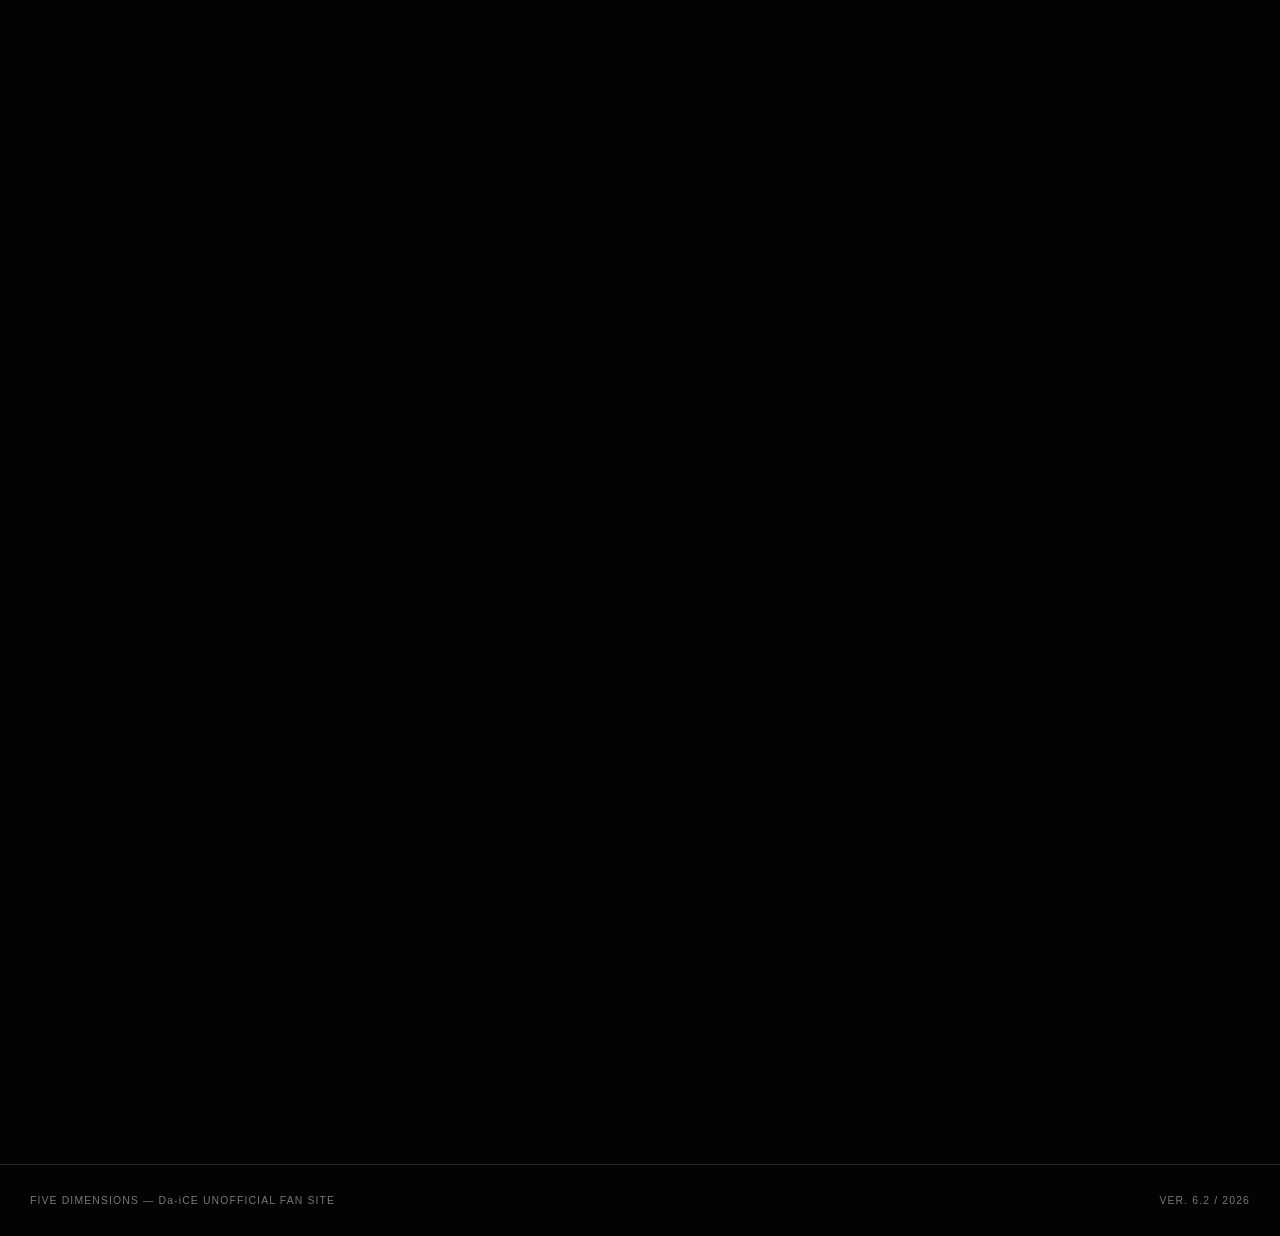
==== commit c23294b2: "Add Live Gallery and fix Da-iCE symbol" ====
--- a/index.html
+++ b/index.html
@@ -81,7 +81,7 @@
     <section class="section"><div class="container"><div class="notice reveal"><div class="eyebrow">UNOFFICIAL FAN SITE</div><h3>Made by fans, for fans.</h3><p class="lead">本サイトはDa-iCEを応援する目的で制作された非公式ファンメイドサイトです。Da-iCE、所属事務所、レコード会社、その他関係各社とは関係ありません。</p></div></div></section>
   </main>
 
-  <footer><div class="container footer-inner"><span>FIVE DIMENSIONS — Da-iCE UNOFFICIAL FAN SITE</span><span>VER. 6.1 / 2026</span></div></footer>
+  <footer><div class="container footer-inner"><span>FIVE DIMENSIONS — Da-iCE UNOFFICIAL FAN SITE</span><span>VER. 6.2 / 2026</span></div></footer>
 
   <div class="modal" id="memberModal" aria-hidden="true">
     <div class="modal-panel">
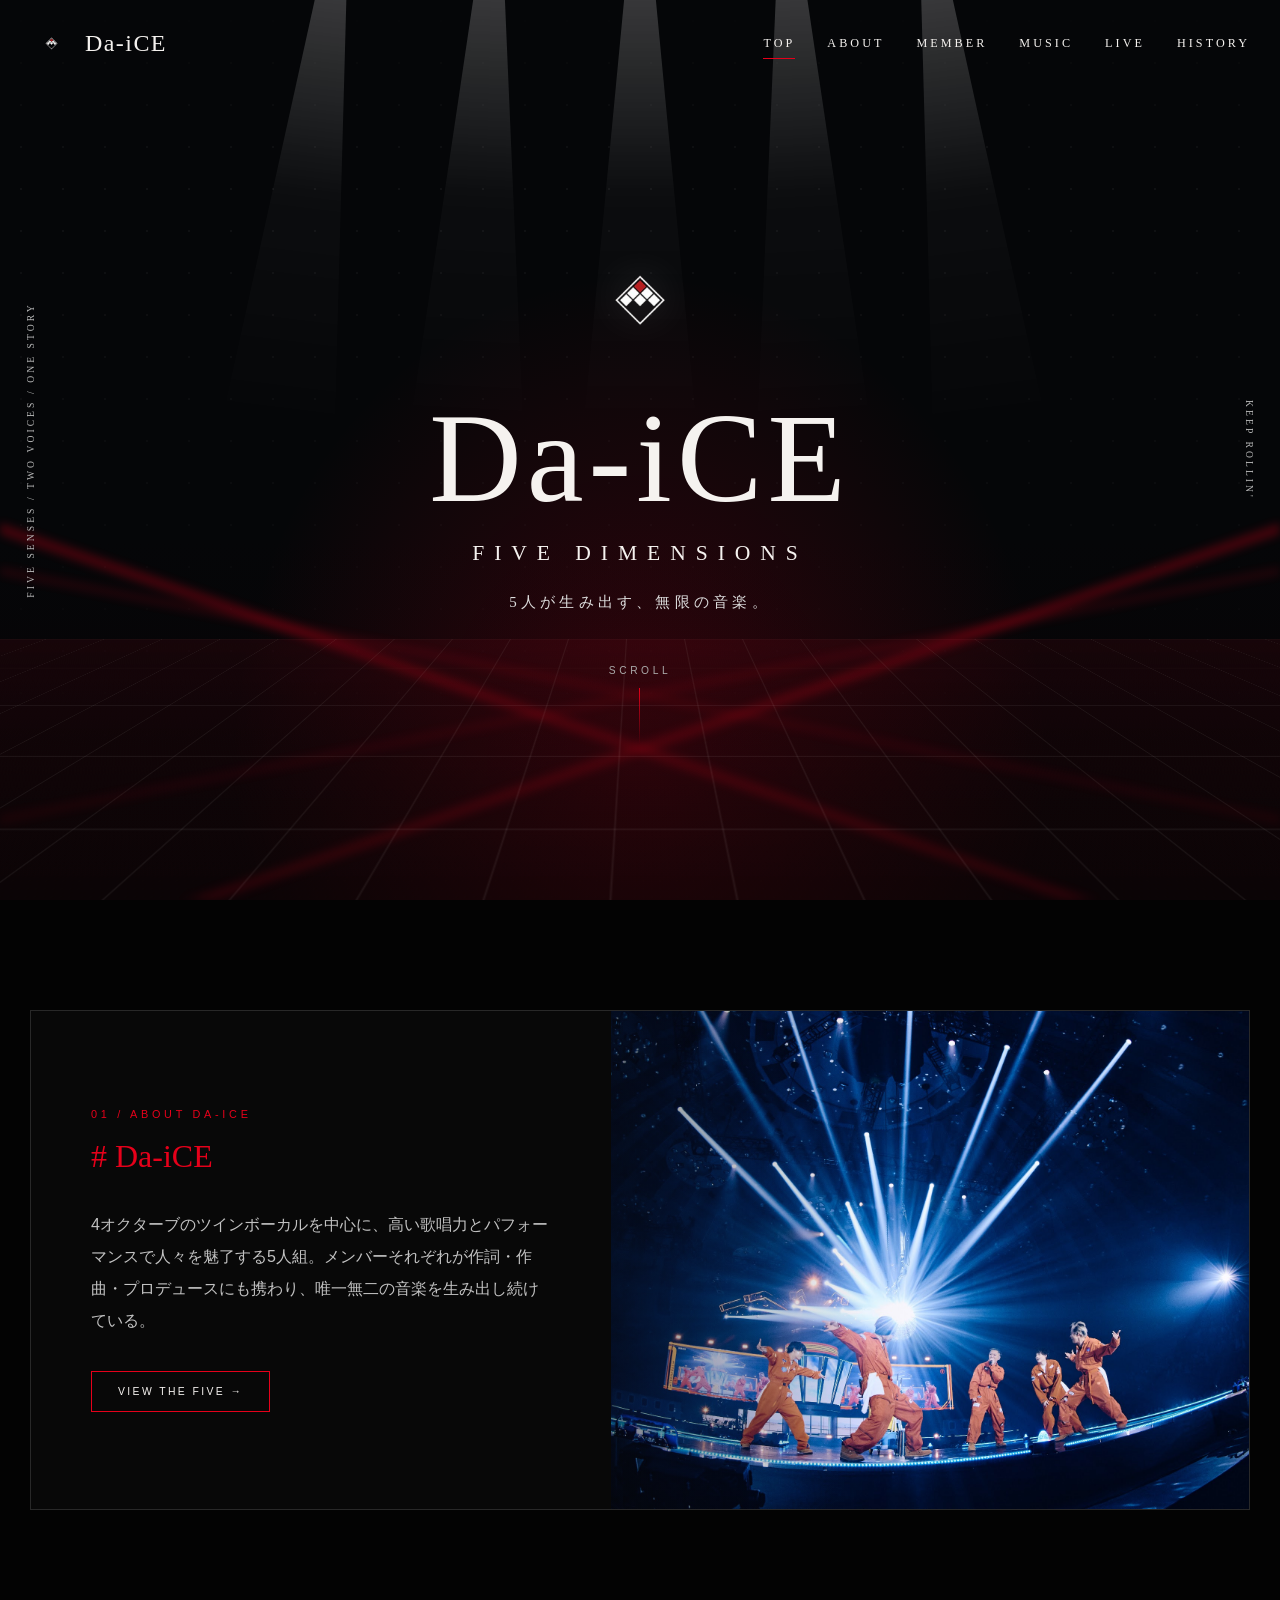
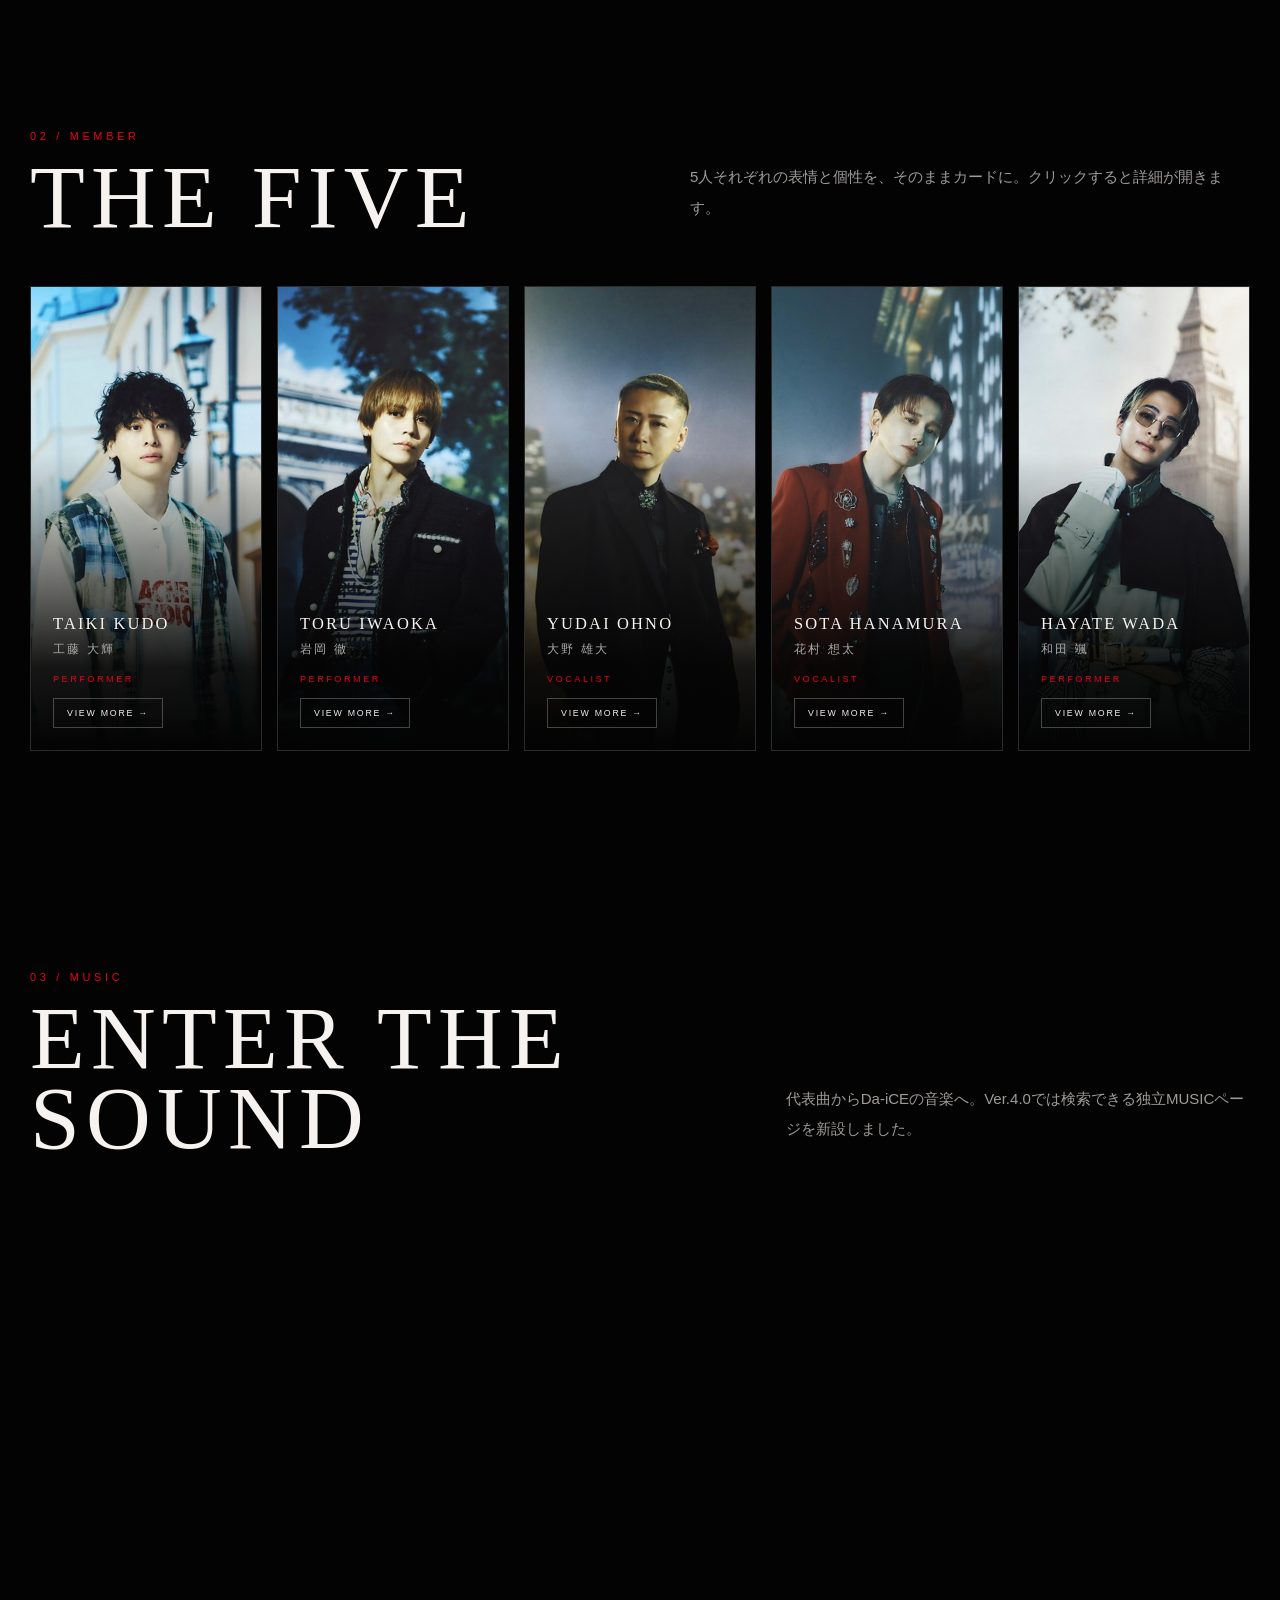
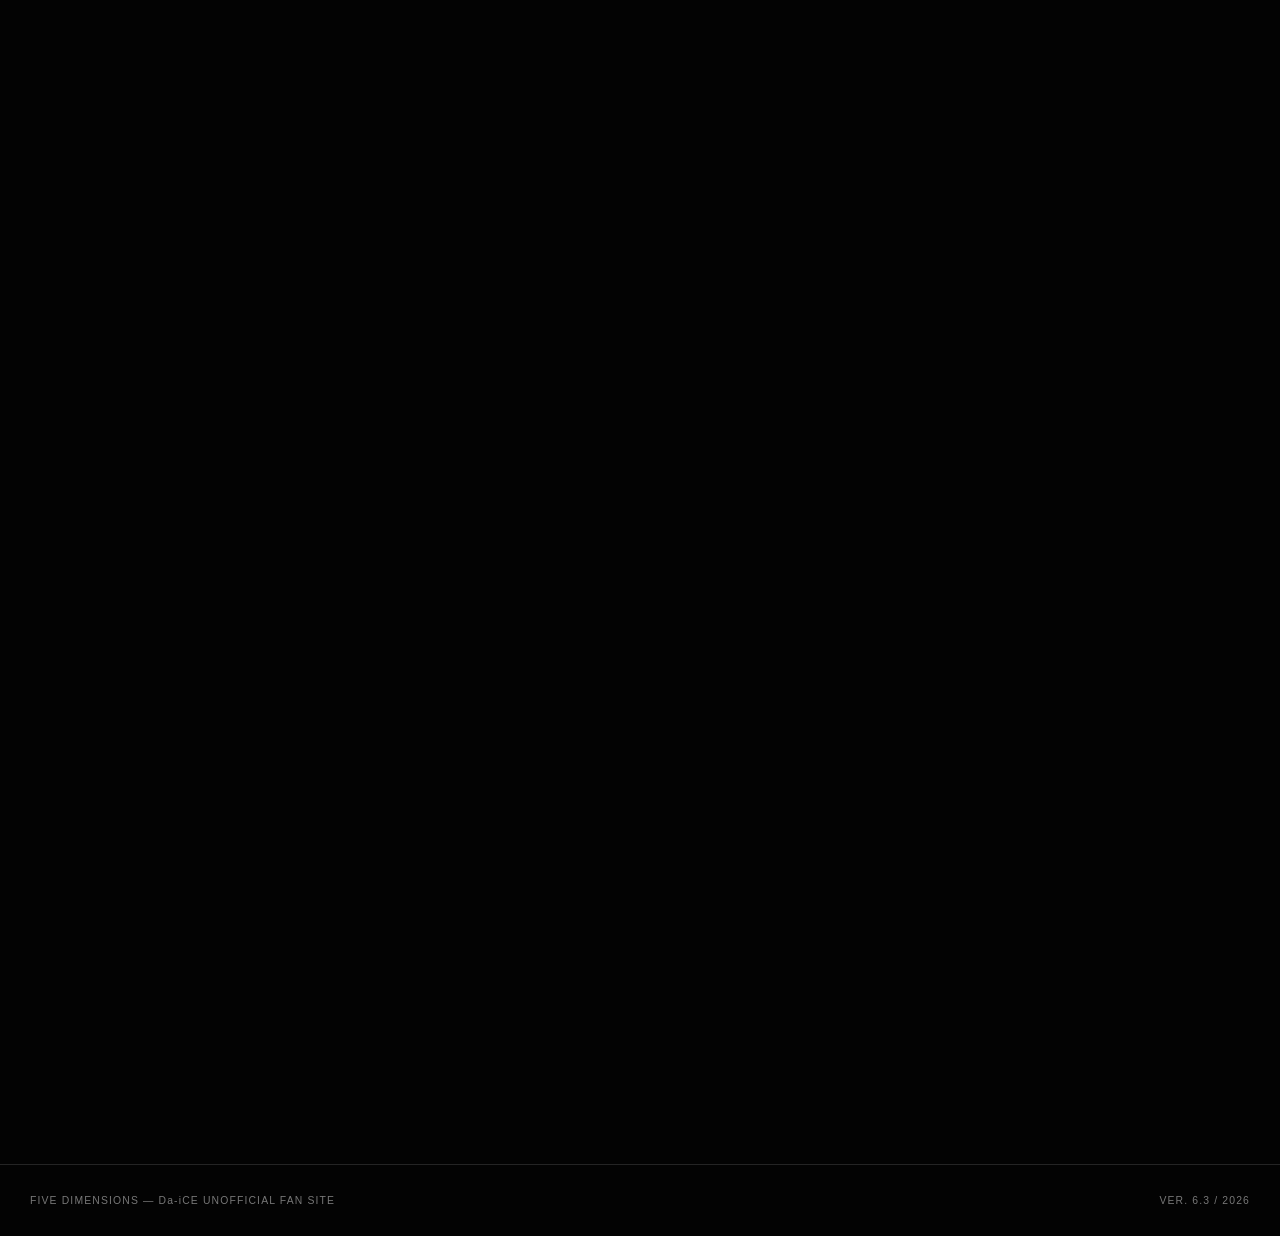
==== commit fabccdeb: "Add interactive TERMiNaL tour map" ====
--- a/index.html
+++ b/index.html
@@ -81,7 +81,7 @@
     <section class="section"><div class="container"><div class="notice reveal"><div class="eyebrow">UNOFFICIAL FAN SITE</div><h3>Made by fans, for fans.</h3><p class="lead">本サイトはDa-iCEを応援する目的で制作された非公式ファンメイドサイトです。Da-iCE、所属事務所、レコード会社、その他関係各社とは関係ありません。</p></div></div></section>
   </main>
 
-  <footer><div class="container footer-inner"><span>FIVE DIMENSIONS — Da-iCE UNOFFICIAL FAN SITE</span><span>VER. 6.2 / 2026</span></div></footer>
+  <footer><div class="container footer-inner"><span>FIVE DIMENSIONS — Da-iCE UNOFFICIAL FAN SITE</span><span>VER. 6.3 / 2026</span></div></footer>
 
   <div class="modal" id="memberModal" aria-hidden="true">
     <div class="modal-panel">
